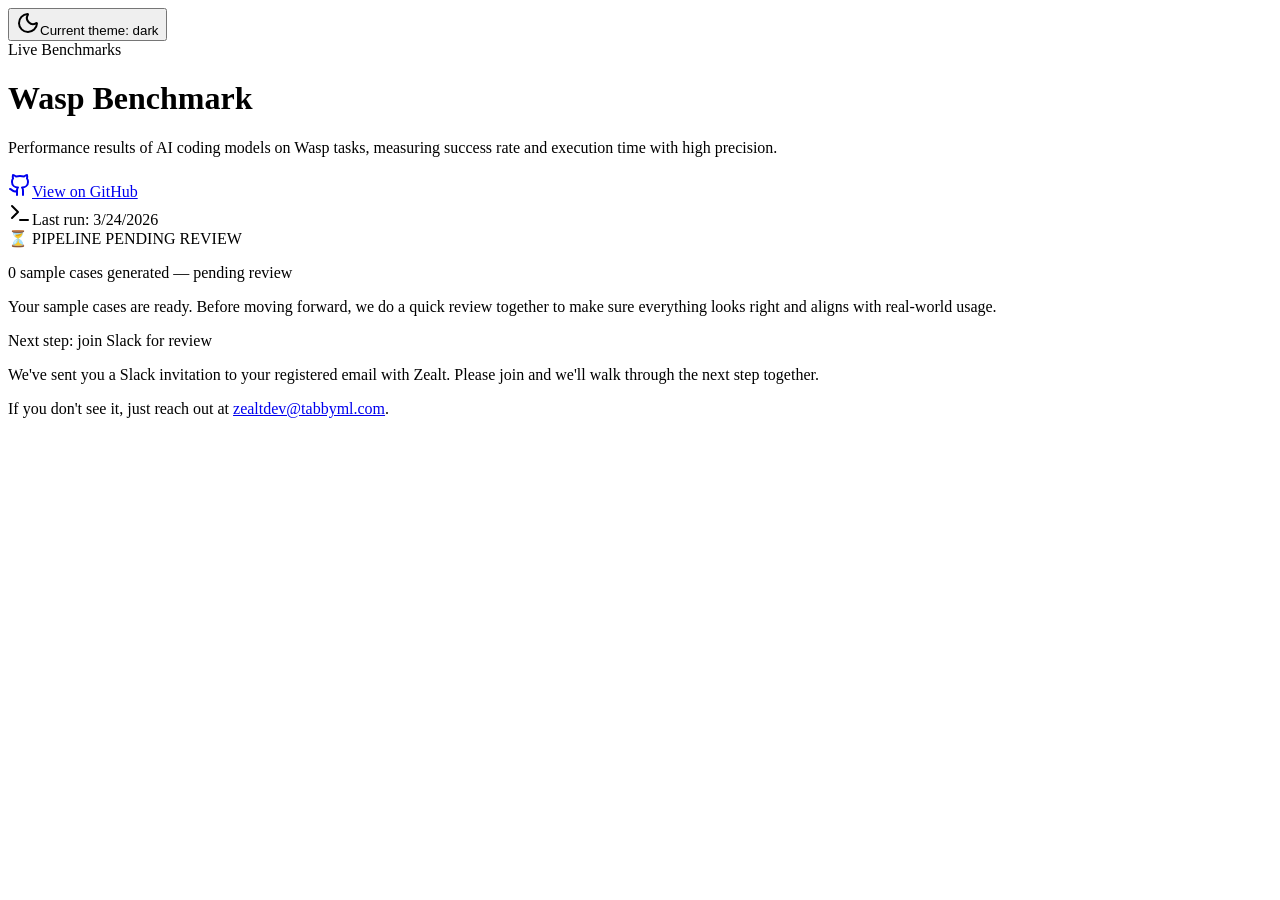
==== index.html @ cb407d67 "Deploying to gh-pages from @ test-organization-2026/wasp-benchmark@5f8f4545b060ece66f412192877af9b46" ====
<!DOCTYPE html><!--jqg1UNi9mkjIrHWHn9v6O--><html lang="en"><head><meta charSet="utf-8"/><meta name="viewport" content="width=device-width, initial-scale=1"/><link rel="preload" href="/wasp-benchmark/_next/static/media/83afe278b6a6bb3c-s.p.3a6ba036.woff2" as="font" crossorigin="" type="font/woff2"/><link rel="stylesheet" href="/wasp-benchmark/_next/static/chunks/9015918cc55ed9d8.css" data-precedence="next"/><link rel="preload" as="script" fetchPriority="low" href="/wasp-benchmark/_next/static/chunks/90eb76aecb943cea.js"/><script src="/wasp-benchmark/_next/static/chunks/97a43eea315896e1.js" async=""></script><script src="/wasp-benchmark/_next/static/chunks/0230eb75871d0aee.js" async=""></script><script src="/wasp-benchmark/_next/static/chunks/turbopack-b89c974b33df3d74.js" async=""></script><script src="/wasp-benchmark/_next/static/chunks/22e80cc4342926d5.js" async=""></script><script src="/wasp-benchmark/_next/static/chunks/2ad5122eae704b1a.js" async=""></script><script src="/wasp-benchmark/_next/static/chunks/d2c13bb33c4fcd54.js" async=""></script><script src="/wasp-benchmark/_next/static/chunks/c21188132e0e0d48.js" async=""></script><script src="/wasp-benchmark/_next/static/chunks/d5bd8388be14eda1.js" async=""></script><meta name="next-size-adjust" content=""/><title>Wasp Benchmark</title><meta name="description" content="Performance results of AI coding models on Wasp tasks, measuring success rate and execution time with high precision."/><script src="/wasp-benchmark/_next/static/chunks/a6dad97d9634a72d.js" noModule=""></script></head><body class="inter_5972bc34-module__OU16Qa__className antialiased"><div hidden=""><!--$--><!--/$--></div><script>((a,b,c,d,e,f,g,h)=>{let i=document.documentElement,j=["light","dark"];function k(b){var c;(Array.isArray(a)?a:[a]).forEach(a=>{let c="class"===a,d=c&&f?e.map(a=>f[a]||a):e;c?(i.classList.remove(...d),i.classList.add(f&&f[b]?f[b]:b)):i.setAttribute(a,b)}),c=b,h&&j.includes(c)&&(i.style.colorScheme=c)}if(d)k(d);else try{let a=localStorage.getItem(b)||c,d=g&&"system"===a?window.matchMedia("(prefers-color-scheme: dark)").matches?"dark":"light":a;k(d)}catch(a){}})("class","theme","dark",null,["light","dark"],null,true,false)</script><div class="fixed right-4 top-6 z-50 sm:top-8"><button data-slot="button" data-variant="outline" data-size="icon-sm" class="inline-flex shrink-0 items-center justify-center gap-2 text-sm font-medium whitespace-nowrap transition-all outline-none focus-visible:border-ring focus-visible:ring-[3px] focus-visible:ring-ring/50 disabled:pointer-events-none disabled:opacity-50 aria-invalid:border-destructive aria-invalid:ring-destructive/20 dark:aria-invalid:ring-destructive/40 [&amp;_svg]:pointer-events-none [&amp;_svg]:shrink-0 [&amp;_svg:not([class*=&#x27;size-&#x27;])]:size-4 border hover:bg-accent hover:text-accent-foreground dark:border-input dark:bg-input/30 dark:hover:bg-input/50 size-8 cursor-pointer rounded-full border-border/70 bg-background/90 shadow-sm backdrop-blur supports-backdrop-filter:bg-background/70" type="button" aria-label="Switch to light theme"><svg xmlns="http://www.w3.org/2000/svg" width="24" height="24" viewBox="0 0 24 24" fill="none" stroke="currentColor" stroke-width="2" stroke-linecap="round" stroke-linejoin="round" class="lucide lucide-moon h-4 w-4" aria-hidden="true"><path d="M20.985 12.486a9 9 0 1 1-9.473-9.472c.405-.022.617.46.402.803a6 6 0 0 0 8.268 8.268c.344-.215.825-.004.803.401"></path></svg><span class="sr-only">Current theme: <!-- -->dark</span></button></div><div class="min-h-screen bg-background text-foreground font-sans selection:bg-primary/20"><div class="fixed inset-0 -z-10 h-full w-full bg-background bg-[radial-gradient(#2a2a2a_1px,transparent_1px)] [background-size:16px_16px] [mask-image:radial-gradient(ellipse_50%_50%_at_50%_50%,#000_70%,transparent_100%)] opacity-20 dark:opacity-40"></div><div class="container mx-auto px-4 py-16 max-w-6xl"><div class="text-center mb-16 space-y-6"><div class="inline-flex items-center justify-center p-1.5 rounded-full bg-secondary/50 backdrop-blur-sm border border-border mb-4"><span class="flex h-2 w-2 rounded-full bg-emerald-500 mx-2 animate-pulse"></span><span class="text-xs font-medium px-2">Live Benchmarks</span></div><h1 class="text-5xl md:text-7xl font-bold tracking-tight bg-clip-text text-transparent bg-gradient-to-b from-foreground to-foreground/50 pb-2">Wasp Benchmark</h1><p class="text-lg text-muted-foreground max-w-2xl mx-auto leading-relaxed">Performance results of AI coding models on Wasp tasks, measuring success rate and execution time with high precision.</p><div class="flex flex-wrap items-center justify-center gap-x-6 gap-y-3 text-sm text-muted-foreground pt-4"><a href="https://github.com/test-organization-2026/wasp-benchmark" target="_blank" rel="noopener noreferrer" class="flex w-full sm:w-auto items-center justify-center gap-2 hover:text-primary transition-colors"><svg xmlns="http://www.w3.org/2000/svg" width="24" height="24" viewBox="0 0 24 24" fill="none" stroke="currentColor" stroke-width="2" stroke-linecap="round" stroke-linejoin="round" class="lucide lucide-github w-4 h-4" aria-hidden="true"><path d="M15 22v-4a4.8 4.8 0 0 0-1-3.5c3 0 6-2 6-5.5.08-1.25-.27-2.48-1-3.5.28-1.15.28-2.35 0-3.5 0 0-1 0-3 1.5-2.64-.5-5.36-.5-8 0C6 2 5 2 5 2c-.3 1.15-.3 2.35 0 3.5A5.403 5.403 0 0 0 4 9c0 3.5 3 5.5 6 5.5-.39.49-.68 1.05-.85 1.65-.17.6-.22 1.23-.15 1.85v4"></path><path d="M9 18c-4.51 2-5-2-7-2"></path></svg><span>View on GitHub</span></a><div class="hidden h-4 w-px bg-border sm:block"></div><span class="flex w-full sm:w-auto items-center justify-center gap-2"><svg xmlns="http://www.w3.org/2000/svg" width="24" height="24" viewBox="0 0 24 24" fill="none" stroke="currentColor" stroke-width="2" stroke-linecap="round" stroke-linejoin="round" class="lucide lucide-terminal w-4 h-4" aria-hidden="true"><path d="M12 19h8"></path><path d="m4 17 6-6-6-6"></path></svg><span>Last run: <!-- -->3/24/2026</span></span></div></div><div class="relative overflow-hidden rounded-2xl border border-primary/30 bg-gradient-to-br from-primary/10 via-card/90 to-background/90 px-5 pb-10 pt-6 text-center shadow-[0_0_0_1px_hsl(var(--primary)/0.18),0_28px_72px_-32px_hsl(var(--foreground)/0.45)] backdrop-blur-sm sm:px-8 sm:pb-14 sm:pt-8"><div class="pointer-events-none absolute -right-16 -top-16 h-36 w-36 rounded-full bg-primary/20 blur-3xl sm:-right-14 sm:-top-14 sm:h-40 sm:w-40"></div><div class="pointer-events-none absolute -left-20 bottom-0 h-32 w-32 rounded-full bg-foreground/10 blur-3xl sm:h-36 sm:w-36"></div><div class="relative mx-auto mb-8 inline-flex items-center rounded-full border border-primary/40 bg-primary/15 px-3 py-1 text-xs font-semibold tracking-[0.12em] text-foreground sm:text-sm sm:tracking-[0.16em]">⏳ PIPELINE PENDING REVIEW</div><p class="relative mx-auto max-w-2xl px-4 text-center text-lg font-semibold tracking-wide text-foreground sm:px-5 sm:text-xl">0<!-- --> sample cases generated — pending review</p><p class="relative mx-auto mt-2 max-w-2xl px-4 text-left text-sm leading-relaxed text-muted-foreground sm:px-5">Your sample cases are ready. Before moving forward, we do a quick review together to make sure everything looks right and aligns with real-world usage.</p><div class="relative mx-auto mt-8 max-w-2xl rounded-xl bg-primary/10 px-4 py-4 text-left sm:px-5"><p class="text-base font-semibold text-foreground sm:text-lg text-center">Next step: join Slack for review</p><p class="mt-1 text-sm leading-relaxed text-muted-foreground">We&#x27;ve sent you a Slack invitation to your registered email with Zealt. Please join and we&#x27;ll walk through the next step together.</p><p class="mt-3 text-xs text-muted-foreground">If you don&#x27;t see it, just reach out at<!-- --> <a href="mailto:zealtdev@tabbyml.com" class="font-normal text-foreground underline decoration-primary/60 underline-offset-4 hover:text-primary transition-colors">zealtdev@tabbyml.com</a>.</p></div></div></div></div><!--$--><!--/$--><script src="/wasp-benchmark/_next/static/chunks/90eb76aecb943cea.js" id="_R_" async=""></script><script>(self.__next_f=self.__next_f||[]).push([0])</script><script>self.__next_f.push([1,"1:\"$Sreact.fragment\"\n2:I[20416,[\"/wasp-benchmark/_next/static/chunks/22e80cc4342926d5.js\",\"/wasp-benchmark/_next/static/chunks/2ad5122eae704b1a.js\"],\"ThemeProvider\"]\n3:I[63155,[\"/wasp-benchmark/_next/static/chunks/22e80cc4342926d5.js\",\"/wasp-benchmark/_next/static/chunks/2ad5122eae704b1a.js\"],\"ThemeToggle\"]\n4:I[36064,[\"/wasp-benchmark/_next/static/chunks/d2c13bb33c4fcd54.js\",\"/wasp-benchmark/_next/static/chunks/c21188132e0e0d48.js\"],\"default\"]\n5:I[81497,[\"/wasp-benchmark/_next/static/chunks/d2c13bb33c4fcd54.js\",\"/wasp-benchmark/_next/static/chunks/c21188132e0e0d48.js\"],\"default\"]\nb:I[9986,[\"/wasp-benchmark/_next/static/chunks/d2c13bb33c4fcd54.js\",\"/wasp-benchmark/_next/static/chunks/c21188132e0e0d48.js\"],\"default\"]\n:HL[\"/wasp-benchmark/_next/static/chunks/9015918cc55ed9d8.css\",\"style\"]\n:HL[\"/wasp-benchmark/_next/static/media/83afe278b6a6bb3c-s.p.3a6ba036.woff2\",\"font\",{\"crossOrigin\":\"\",\"type\":\"font/woff2\"}]\n"])</script><script>self.__next_f.push([1,"0:{\"P\":null,\"b\":\"jqg1UNi9mkjIrHWHn9v6O\",\"c\":[\"\",\"\"],\"q\":\"\",\"i\":false,\"f\":[[[\"\",{\"children\":[\"(home)\",{\"children\":[\"__PAGE__\",{}]}]},\"$undefined\",\"$undefined\",true],[[\"$\",\"$1\",\"c\",{\"children\":[[[\"$\",\"link\",\"0\",{\"rel\":\"stylesheet\",\"href\":\"/wasp-benchmark/_next/static/chunks/9015918cc55ed9d8.css\",\"precedence\":\"next\",\"crossOrigin\":\"$undefined\",\"nonce\":\"$undefined\"}],[\"$\",\"script\",\"script-0\",{\"src\":\"/wasp-benchmark/_next/static/chunks/22e80cc4342926d5.js\",\"async\":true,\"nonce\":\"$undefined\"}],[\"$\",\"script\",\"script-1\",{\"src\":\"/wasp-benchmark/_next/static/chunks/2ad5122eae704b1a.js\",\"async\":true,\"nonce\":\"$undefined\"}]],[\"$\",\"html\",null,{\"lang\":\"en\",\"suppressHydrationWarning\":true,\"children\":[\"$\",\"body\",null,{\"className\":\"inter_5972bc34-module__OU16Qa__className antialiased\",\"children\":[\"$\",\"$L2\",null,{\"defaultTheme\":\"dark\",\"children\":[[\"$\",\"div\",null,{\"className\":\"fixed right-4 top-6 z-50 sm:top-8\",\"children\":[\"$\",\"$L3\",null,{}]}],[\"$\",\"$L4\",null,{\"parallelRouterKey\":\"children\",\"error\":\"$undefined\",\"errorStyles\":\"$undefined\",\"errorScripts\":\"$undefined\",\"template\":[\"$\",\"$L5\",null,{}],\"templateStyles\":\"$undefined\",\"templateScripts\":\"$undefined\",\"notFound\":[[[\"$\",\"title\",null,{\"children\":\"404: This page could not be found.\"}],[\"$\",\"div\",null,{\"style\":{\"fontFamily\":\"system-ui,\\\"Segoe UI\\\",Roboto,Helvetica,Arial,sans-serif,\\\"Apple Color Emoji\\\",\\\"Segoe UI Emoji\\\"\",\"height\":\"100vh\",\"textAlign\":\"center\",\"display\":\"flex\",\"flexDirection\":\"column\",\"alignItems\":\"center\",\"justifyContent\":\"center\"},\"children\":[\"$\",\"div\",null,{\"children\":[[\"$\",\"style\",null,{\"dangerouslySetInnerHTML\":{\"__html\":\"body{color:#000;background:#fff;margin:0}.next-error-h1{border-right:1px solid rgba(0,0,0,.3)}@media (prefers-color-scheme:dark){body{color:#fff;background:#000}.next-error-h1{border-right:1px solid rgba(255,255,255,.3)}}\"}}],[\"$\",\"h1\",null,{\"className\":\"next-error-h1\",\"style\":{\"display\":\"inline-block\",\"margin\":\"0 20px 0 0\",\"padding\":\"0 23px 0 0\",\"fontSize\":24,\"fontWeight\":500,\"verticalAlign\":\"top\",\"lineHeight\":\"49px\"},\"children\":404}],[\"$\",\"div\",null,{\"style\":{\"display\":\"inline-block\"},\"children\":[\"$\",\"h2\",null,{\"style\":{\"fontSize\":14,\"fontWeight\":400,\"lineHeight\":\"49px\",\"margin\":0},\"children\":\"This page could not be found.\"}]}]]}]}]],[]],\"forbidden\":\"$undefined\",\"unauthorized\":\"$undefined\"}]]}]}]}]]}],{\"children\":[[\"$\",\"$1\",\"c\",{\"children\":[null,[\"$\",\"$L4\",null,{\"parallelRouterKey\":\"children\",\"error\":\"$undefined\",\"errorStyles\":\"$undefined\",\"errorScripts\":\"$undefined\",\"template\":[\"$\",\"$L5\",null,{}],\"templateStyles\":\"$undefined\",\"templateScripts\":\"$undefined\",\"notFound\":[[[\"$\",\"title\",null,{\"children\":\"404: This page could not be found.\"}],[\"$\",\"div\",null,{\"style\":\"$0:f:0:1:0:props:children:1:props:children:props:children:props:children:1:props:notFound:0:1:props:style\",\"children\":[\"$\",\"div\",null,{\"children\":[[\"$\",\"style\",null,{\"dangerouslySetInnerHTML\":{\"__html\":\"body{color:#000;background:#fff;margin:0}.next-error-h1{border-right:1px solid rgba(0,0,0,.3)}@media (prefers-color-scheme:dark){body{color:#fff;background:#000}.next-error-h1{border-right:1px solid rgba(255,255,255,.3)}}\"}}],[\"$\",\"h1\",null,{\"className\":\"next-error-h1\",\"style\":\"$0:f:0:1:0:props:children:1:props:children:props:children:props:children:1:props:notFound:0:1:props:children:props:children:1:props:style\",\"children\":404}],[\"$\",\"div\",null,{\"style\":\"$0:f:0:1:0:props:children:1:props:children:props:children:props:children:1:props:notFound:0:1:props:children:props:children:2:props:style\",\"children\":[\"$\",\"h2\",null,{\"style\":\"$0:f:0:1:0:props:children:1:props:children:props:children:props:children:1:props:notFound:0:1:props:children:props:children:2:props:children:props:style\",\"children\":\"This page could not be found.\"}]}]]}]}]],[]],\"forbidden\":\"$undefined\",\"unauthorized\":\"$undefined\"}]]}],{\"children\":[[\"$\",\"$1\",\"c\",{\"children\":[[\"$\",\"div\",null,{\"className\":\"min-h-screen bg-background text-foreground font-sans selection:bg-primary/20\",\"children\":[[\"$\",\"div\",null,{\"className\":\"fixed inset-0 -z-10 h-full w-full bg-background bg-[radial-gradient(#2a2a2a_1px,transparent_1px)] [background-size:16px_16px] [mask-image:radial-gradient(ellipse_50%_50%_at_50%_50%,#000_70%,transparent_100%)] opacity-20 dark:opacity-40\"}],[\"$\",\"div\",null,{\"className\":\"container mx-auto px-4 py-16 max-w-6xl\",\"children\":[[\"$\",\"div\",null,{\"className\":\"text-center mb-16 space-y-6\",\"children\":[[\"$\",\"div\",null,{\"className\":\"inline-flex items-center justify-center p-1.5 rounded-full bg-secondary/50 backdrop-blur-sm border border-border mb-4\",\"children\":[[\"$\",\"span\",null,{\"className\":\"flex h-2 w-2 rounded-full bg-emerald-500 mx-2 animate-pulse\"}],[\"$\",\"span\",null,{\"className\":\"text-xs font-medium px-2\",\"children\":\"Live Benchmarks\"}]]}],[\"$\",\"h1\",null,{\"className\":\"text-5xl md:text-7xl font-bold tracking-tight bg-clip-text text-transparent bg-gradient-to-b from-foreground to-foreground/50 pb-2\",\"children\":\"Wasp Benchmark\"}],[\"$\",\"p\",null,{\"className\":\"text-lg text-muted-foreground max-w-2xl mx-auto leading-relaxed\",\"children\":\"Performance results of AI coding models on Wasp tasks, measuring success rate and execution time with high precision.\"}],\"$L6\"]}],\"$L7\"]}]]}],[\"$L8\"],\"$L9\"]}],{},null,false,false]},null,false,false]},null,false,false],\"$La\",false]],\"m\":\"$undefined\",\"G\":[\"$b\",[]],\"S\":true}\n"])</script><script>self.__next_f.push([1,"c:I[75049,[\"/wasp-benchmark/_next/static/chunks/d2c13bb33c4fcd54.js\",\"/wasp-benchmark/_next/static/chunks/c21188132e0e0d48.js\"],\"OutletBoundary\"]\nd:\"$Sreact.suspense\"\nf:I[75049,[\"/wasp-benchmark/_next/static/chunks/d2c13bb33c4fcd54.js\",\"/wasp-benchmark/_next/static/chunks/c21188132e0e0d48.js\"],\"ViewportBoundary\"]\n11:I[75049,[\"/wasp-benchmark/_next/static/chunks/d2c13bb33c4fcd54.js\",\"/wasp-benchmark/_next/static/chunks/c21188132e0e0d48.js\"],\"MetadataBoundary\"]\n"])</script><script>self.__next_f.push([1,"6:[\"$\",\"div\",null,{\"className\":\"flex flex-wrap items-center justify-center gap-x-6 gap-y-3 text-sm text-muted-foreground pt-4\",\"children\":[[\"$\",\"a\",null,{\"href\":\"https://github.com/test-organization-2026/wasp-benchmark\",\"target\":\"_blank\",\"rel\":\"noopener noreferrer\",\"className\":\"flex w-full sm:w-auto items-center justify-center gap-2 hover:text-primary transition-colors\",\"children\":[[\"$\",\"svg\",null,{\"ref\":\"$undefined\",\"xmlns\":\"http://www.w3.org/2000/svg\",\"width\":24,\"height\":24,\"viewBox\":\"0 0 24 24\",\"fill\":\"none\",\"stroke\":\"currentColor\",\"strokeWidth\":2,\"strokeLinecap\":\"round\",\"strokeLinejoin\":\"round\",\"className\":\"lucide lucide-github w-4 h-4\",\"aria-hidden\":\"true\",\"children\":[[\"$\",\"path\",\"tonef\",{\"d\":\"M15 22v-4a4.8 4.8 0 0 0-1-3.5c3 0 6-2 6-5.5.08-1.25-.27-2.48-1-3.5.28-1.15.28-2.35 0-3.5 0 0-1 0-3 1.5-2.64-.5-5.36-.5-8 0C6 2 5 2 5 2c-.3 1.15-.3 2.35 0 3.5A5.403 5.403 0 0 0 4 9c0 3.5 3 5.5 6 5.5-.39.49-.68 1.05-.85 1.65-.17.6-.22 1.23-.15 1.85v4\"}],[\"$\",\"path\",\"9comsn\",{\"d\":\"M9 18c-4.51 2-5-2-7-2\"}],\"$undefined\"]}],[\"$\",\"span\",null,{\"children\":\"View on GitHub\"}]]}],false,[\"$\",\"div\",null,{\"className\":\"hidden h-4 w-px bg-border sm:block\"}],[\"$\",\"span\",null,{\"className\":\"flex w-full sm:w-auto items-center justify-center gap-2\",\"children\":[[\"$\",\"svg\",null,{\"ref\":\"$undefined\",\"xmlns\":\"http://www.w3.org/2000/svg\",\"width\":24,\"height\":24,\"viewBox\":\"0 0 24 24\",\"fill\":\"none\",\"stroke\":\"currentColor\",\"strokeWidth\":2,\"strokeLinecap\":\"round\",\"strokeLinejoin\":\"round\",\"className\":\"lucide lucide-terminal w-4 h-4\",\"aria-hidden\":\"true\",\"children\":[[\"$\",\"path\",\"baeox8\",{\"d\":\"M12 19h8\"}],[\"$\",\"path\",\"1yngyt\",{\"d\":\"m4 17 6-6-6-6\"}],\"$undefined\"]}],[\"$\",\"span\",null,{\"children\":[\"Last run: \",\"3/24/2026\"]}]]}]]}]\n"])</script><script>self.__next_f.push([1,"7:[\"$\",\"div\",null,{\"className\":\"relative overflow-hidden rounded-2xl border border-primary/30 bg-gradient-to-br from-primary/10 via-card/90 to-background/90 px-5 pb-10 pt-6 text-center shadow-[0_0_0_1px_hsl(var(--primary)/0.18),0_28px_72px_-32px_hsl(var(--foreground)/0.45)] backdrop-blur-sm sm:px-8 sm:pb-14 sm:pt-8\",\"children\":[[\"$\",\"div\",null,{\"className\":\"pointer-events-none absolute -right-16 -top-16 h-36 w-36 rounded-full bg-primary/20 blur-3xl sm:-right-14 sm:-top-14 sm:h-40 sm:w-40\"}],[\"$\",\"div\",null,{\"className\":\"pointer-events-none absolute -left-20 bottom-0 h-32 w-32 rounded-full bg-foreground/10 blur-3xl sm:h-36 sm:w-36\"}],[\"$\",\"div\",null,{\"className\":\"relative mx-auto mb-8 inline-flex items-center rounded-full border border-primary/40 bg-primary/15 px-3 py-1 text-xs font-semibold tracking-[0.12em] text-foreground sm:text-sm sm:tracking-[0.16em]\",\"children\":\"⏳ PIPELINE PENDING REVIEW\"}],[\"$\",\"p\",null,{\"className\":\"relative mx-auto max-w-2xl px-4 text-center text-lg font-semibold tracking-wide text-foreground sm:px-5 sm:text-xl\",\"children\":[0,\" sample cases generated — pending review\"]}],[\"$\",\"p\",null,{\"className\":\"relative mx-auto mt-2 max-w-2xl px-4 text-left text-sm leading-relaxed text-muted-foreground sm:px-5\",\"children\":\"Your sample cases are ready. Before moving forward, we do a quick review together to make sure everything looks right and aligns with real-world usage.\"}],[\"$\",\"div\",null,{\"className\":\"relative mx-auto mt-8 max-w-2xl rounded-xl bg-primary/10 px-4 py-4 text-left sm:px-5\",\"children\":[[\"$\",\"p\",null,{\"className\":\"text-base font-semibold text-foreground sm:text-lg text-center\",\"children\":\"Next step: join Slack for review\"}],[\"$\",\"p\",null,{\"className\":\"mt-1 text-sm leading-relaxed text-muted-foreground\",\"children\":\"We've sent you a Slack invitation to your registered email with Zealt. Please join and we'll walk through the next step together.\"}],[\"$\",\"p\",null,{\"className\":\"mt-3 text-xs text-muted-foreground\",\"children\":[\"If you don't see it, just reach out at\",\" \",[\"$\",\"a\",null,{\"href\":\"mailto:zealtdev@tabbyml.com\",\"className\":\"font-normal text-foreground underline decoration-primary/60 underline-offset-4 hover:text-primary transition-colors\",\"children\":\"zealtdev@tabbyml.com\"}],\".\"]}]]}]]}]\n"])</script><script>self.__next_f.push([1,"8:[\"$\",\"script\",\"script-0\",{\"src\":\"/wasp-benchmark/_next/static/chunks/d5bd8388be14eda1.js\",\"async\":true,\"nonce\":\"$undefined\"}]\n9:[\"$\",\"$Lc\",null,{\"children\":[\"$\",\"$d\",null,{\"name\":\"Next.MetadataOutlet\",\"children\":\"$@e\"}]}]\na:[\"$\",\"$1\",\"h\",{\"children\":[null,[\"$\",\"$Lf\",null,{\"children\":\"$L10\"}],[\"$\",\"div\",null,{\"hidden\":true,\"children\":[\"$\",\"$L11\",null,{\"children\":[\"$\",\"$d\",null,{\"name\":\"Next.Metadata\",\"children\":\"$L12\"}]}]}],[\"$\",\"meta\",null,{\"name\":\"next-size-adjust\",\"content\":\"\"}]]}]\n"])</script><script>self.__next_f.push([1,"10:[[\"$\",\"meta\",\"0\",{\"charSet\":\"utf-8\"}],[\"$\",\"meta\",\"1\",{\"name\":\"viewport\",\"content\":\"width=device-width, initial-scale=1\"}]]\n"])</script><script>self.__next_f.push([1,"e:null\n12:[[\"$\",\"title\",\"0\",{\"children\":\"Wasp Benchmark\"}],[\"$\",\"meta\",\"1\",{\"name\":\"description\",\"content\":\"Performance results of AI coding models on Wasp tasks, measuring success rate and execution time with high precision.\"}]]\n"])</script></body></html>
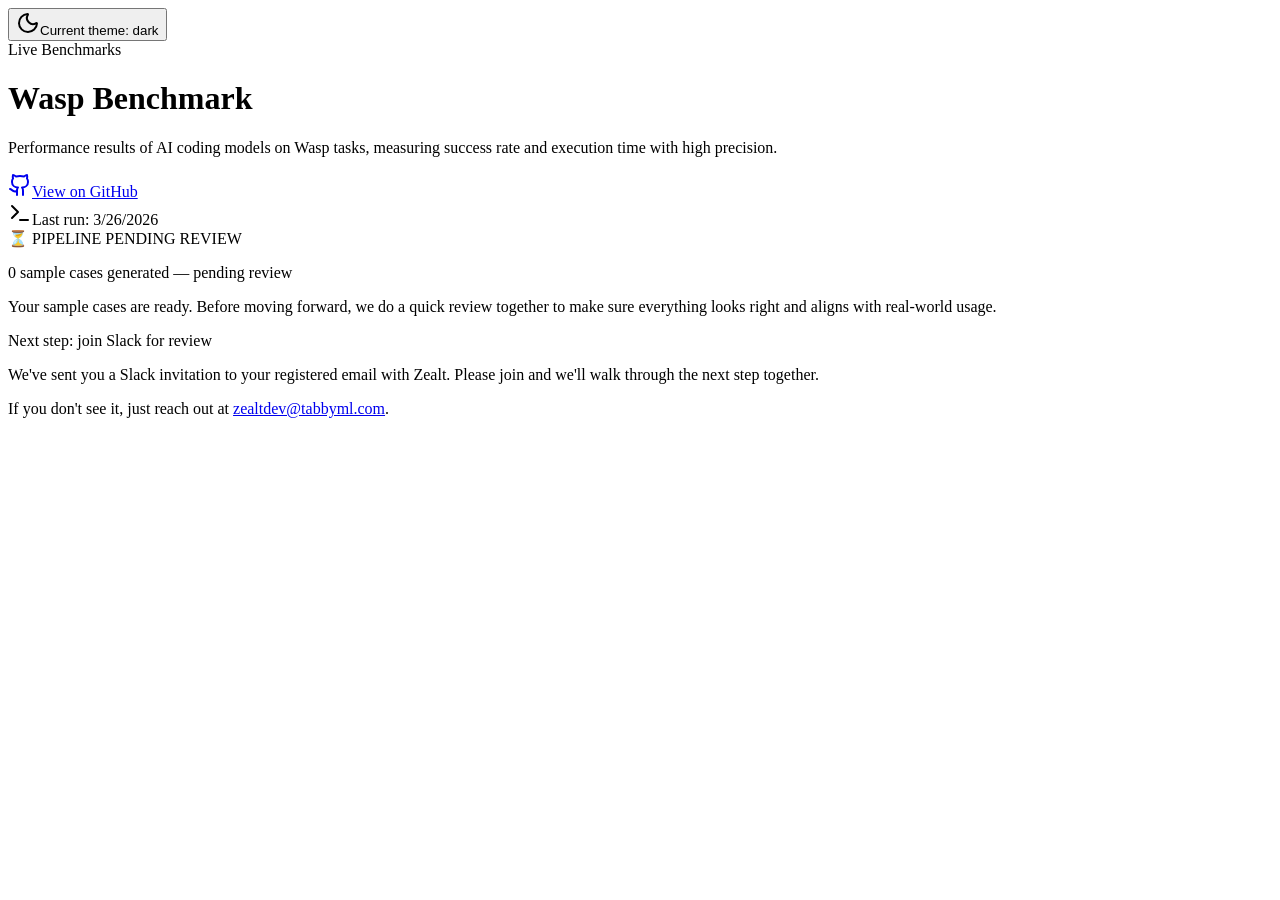
==== commit 2904dae8: "Deploying to gh-pages from @ test-organization-2026/wasp-benchmark@c432c3767638b056ff5ca32981a99abd2" ====
--- a/index.html
+++ b/index.html
@@ -1 +1 @@
-<!DOCTYPE html><!--jqg1UNi9mkjIrHWHn9v6O--><html lang="en"><head><meta charSet="utf-8"/><meta name="viewport" content="width=device-width, initial-scale=1"/><link rel="preload" href="/wasp-benchmark/_next/static/media/83afe278b6a6bb3c-s.p.3a6ba036.woff2" as="font" crossorigin="" type="font/woff2"/><link rel="stylesheet" href="/wasp-benchmark/_next/static/chunks/9015918cc55ed9d8.css" data-precedence="next"/><link rel="preload" as="script" fetchPriority="low" href="/wasp-benchmark/_next/static/chunks/90eb76aecb943cea.js"/><script src="/wasp-benchmark/_next/static/chunks/97a43eea315896e1.js" async=""></script><script src="/wasp-benchmark/_next/static/chunks/0230eb75871d0aee.js" async=""></script><script src="/wasp-benchmark/_next/static/chunks/turbopack-b89c974b33df3d74.js" async=""></script><script src="/wasp-benchmark/_next/static/chunks/22e80cc4342926d5.js" async=""></script><script src="/wasp-benchmark/_next/static/chunks/2ad5122eae704b1a.js" async=""></script><script src="/wasp-benchmark/_next/static/chunks/d2c13bb33c4fcd54.js" async=""></script><script src="/wasp-benchmark/_next/static/chunks/c21188132e0e0d48.js" async=""></script><script src="/wasp-benchmark/_next/static/chunks/d5bd8388be14eda1.js" async=""></script><meta name="next-size-adjust" content=""/><title>Wasp Benchmark</title><meta name="description" content="Performance results of AI coding models on Wasp tasks, measuring success rate and execution time with high precision."/><script src="/wasp-benchmark/_next/static/chunks/a6dad97d9634a72d.js" noModule=""></script></head><body class="inter_5972bc34-module__OU16Qa__className antialiased"><div hidden=""><!--$--><!--/$--></div><script>((a,b,c,d,e,f,g,h)=>{let i=document.documentElement,j=["light","dark"];function k(b){var c;(Array.isArray(a)?a:[a]).forEach(a=>{let c="class"===a,d=c&&f?e.map(a=>f[a]||a):e;c?(i.classList.remove(...d),i.classList.add(f&&f[b]?f[b]:b)):i.setAttribute(a,b)}),c=b,h&&j.includes(c)&&(i.style.colorScheme=c)}if(d)k(d);else try{let a=localStorage.getItem(b)||c,d=g&&"system"===a?window.matchMedia("(prefers-color-scheme: dark)").matches?"dark":"light":a;k(d)}catch(a){}})("class","theme","dark",null,["light","dark"],null,true,false)</script><div class="fixed right-4 top-6 z-50 sm:top-8"><button data-slot="button" data-variant="outline" data-size="icon-sm" class="inline-flex shrink-0 items-center justify-center gap-2 text-sm font-medium whitespace-nowrap transition-all outline-none focus-visible:border-ring focus-visible:ring-[3px] focus-visible:ring-ring/50 disabled:pointer-events-none disabled:opacity-50 aria-invalid:border-destructive aria-invalid:ring-destructive/20 dark:aria-invalid:ring-destructive/40 [&amp;_svg]:pointer-events-none [&amp;_svg]:shrink-0 [&amp;_svg:not([class*=&#x27;size-&#x27;])]:size-4 border hover:bg-accent hover:text-accent-foreground dark:border-input dark:bg-input/30 dark:hover:bg-input/50 size-8 cursor-pointer rounded-full border-border/70 bg-background/90 shadow-sm backdrop-blur supports-backdrop-filter:bg-background/70" type="button" aria-label="Switch to light theme"><svg xmlns="http://www.w3.org/2000/svg" width="24" height="24" viewBox="0 0 24 24" fill="none" stroke="currentColor" stroke-width="2" stroke-linecap="round" stroke-linejoin="round" class="lucide lucide-moon h-4 w-4" aria-hidden="true"><path d="M20.985 12.486a9 9 0 1 1-9.473-9.472c.405-.022.617.46.402.803a6 6 0 0 0 8.268 8.268c.344-.215.825-.004.803.401"></path></svg><span class="sr-only">Current theme: <!-- -->dark</span></button></div><div class="min-h-screen bg-background text-foreground font-sans selection:bg-primary/20"><div class="fixed inset-0 -z-10 h-full w-full bg-background bg-[radial-gradient(#2a2a2a_1px,transparent_1px)] [background-size:16px_16px] [mask-image:radial-gradient(ellipse_50%_50%_at_50%_50%,#000_70%,transparent_100%)] opacity-20 dark:opacity-40"></div><div class="container mx-auto px-4 py-16 max-w-6xl"><div class="text-center mb-16 space-y-6"><div class="inline-flex items-center justify-center p-1.5 rounded-full bg-secondary/50 backdrop-blur-sm border border-border mb-4"><span class="flex h-2 w-2 rounded-full bg-emerald-500 mx-2 animate-pulse"></span><span class="text-xs font-medium px-2">Live Benchmarks</span></div><h1 class="text-5xl md:text-7xl font-bold tracking-tight bg-clip-text text-transparent bg-gradient-to-b from-foreground to-foreground/50 pb-2">Wasp Benchmark</h1><p class="text-lg text-muted-foreground max-w-2xl mx-auto leading-relaxed">Performance results of AI coding models on Wasp tasks, measuring success rate and execution time with high precision.</p><div class="flex flex-wrap items-center justify-center gap-x-6 gap-y-3 text-sm text-muted-foreground pt-4"><a href="https://github.com/test-organization-2026/wasp-benchmark" target="_blank" rel="noopener noreferrer" class="flex w-full sm:w-auto items-center justify-center gap-2 hover:text-primary transition-colors"><svg xmlns="http://www.w3.org/2000/svg" width="24" height="24" viewBox="0 0 24 24" fill="none" stroke="currentColor" stroke-width="2" stroke-linecap="round" stroke-linejoin="round" class="lucide lucide-github w-4 h-4" aria-hidden="true"><path d="M15 22v-4a4.8 4.8 0 0 0-1-3.5c3 0 6-2 6-5.5.08-1.25-.27-2.48-1-3.5.28-1.15.28-2.35 0-3.5 0 0-1 0-3 1.5-2.64-.5-5.36-.5-8 0C6 2 5 2 5 2c-.3 1.15-.3 2.35 0 3.5A5.403 5.403 0 0 0 4 9c0 3.5 3 5.5 6 5.5-.39.49-.68 1.05-.85 1.65-.17.6-.22 1.23-.15 1.85v4"></path><path d="M9 18c-4.51 2-5-2-7-2"></path></svg><span>View on GitHub</span></a><div class="hidden h-4 w-px bg-border sm:block"></div><span class="flex w-full sm:w-auto items-center justify-center gap-2"><svg xmlns="http://www.w3.org/2000/svg" width="24" height="24" viewBox="0 0 24 24" fill="none" stroke="currentColor" stroke-width="2" stroke-linecap="round" stroke-linejoin="round" class="lucide lucide-terminal w-4 h-4" aria-hidden="true"><path d="M12 19h8"></path><path d="m4 17 6-6-6-6"></path></svg><span>Last run: <!-- -->3/24/2026</span></span></div></div><div class="relative overflow-hidden rounded-2xl border border-primary/30 bg-gradient-to-br from-primary/10 via-card/90 to-background/90 px-5 pb-10 pt-6 text-center shadow-[0_0_0_1px_hsl(var(--primary)/0.18),0_28px_72px_-32px_hsl(var(--foreground)/0.45)] backdrop-blur-sm sm:px-8 sm:pb-14 sm:pt-8"><div class="pointer-events-none absolute -right-16 -top-16 h-36 w-36 rounded-full bg-primary/20 blur-3xl sm:-right-14 sm:-top-14 sm:h-40 sm:w-40"></div><div class="pointer-events-none absolute -left-20 bottom-0 h-32 w-32 rounded-full bg-foreground/10 blur-3xl sm:h-36 sm:w-36"></div><div class="relative mx-auto mb-8 inline-flex items-center rounded-full border border-primary/40 bg-primary/15 px-3 py-1 text-xs font-semibold tracking-[0.12em] text-foreground sm:text-sm sm:tracking-[0.16em]">⏳ PIPELINE PENDING REVIEW</div><p class="relative mx-auto max-w-2xl px-4 text-center text-lg font-semibold tracking-wide text-foreground sm:px-5 sm:text-xl">0<!-- --> sample cases generated — pending review</p><p class="relative mx-auto mt-2 max-w-2xl px-4 text-left text-sm leading-relaxed text-muted-foreground sm:px-5">Your sample cases are ready. Before moving forward, we do a quick review together to make sure everything looks right and aligns with real-world usage.</p><div class="relative mx-auto mt-8 max-w-2xl rounded-xl bg-primary/10 px-4 py-4 text-left sm:px-5"><p class="text-base font-semibold text-foreground sm:text-lg text-center">Next step: join Slack for review</p><p class="mt-1 text-sm leading-relaxed text-muted-foreground">We&#x27;ve sent you a Slack invitation to your registered email with Zealt. Please join and we&#x27;ll walk through the next step together.</p><p class="mt-3 text-xs text-muted-foreground">If you don&#x27;t see it, just reach out at<!-- --> <a href="mailto:zealtdev@tabbyml.com" class="font-normal text-foreground underline decoration-primary/60 underline-offset-4 hover:text-primary transition-colors">zealtdev@tabbyml.com</a>.</p></div></div></div></div><!--$--><!--/$--><script src="/wasp-benchmark/_next/static/chunks/90eb76aecb943cea.js" id="_R_" async=""></script><script>(self.__next_f=self.__next_f||[]).push([0])</script><script>self.__next_f.push([1,"1:\"$Sreact.fragment\"\n2:I[20416,[\"/wasp-benchmark/_next/static/chunks/22e80cc4342926d5.js\",\"/wasp-benchmark/_next/static/chunks/2ad5122eae704b1a.js\"],\"ThemeProvider\"]\n3:I[63155,[\"/wasp-benchmark/_next/static/chunks/22e80cc4342926d5.js\",\"/wasp-benchmark/_next/static/chunks/2ad5122eae704b1a.js\"],\"ThemeToggle\"]\n4:I[36064,[\"/wasp-benchmark/_next/static/chunks/d2c13bb33c4fcd54.js\",\"/wasp-benchmark/_next/static/chunks/c21188132e0e0d48.js\"],\"default\"]\n5:I[81497,[\"/wasp-benchmark/_next/static/chunks/d2c13bb33c4fcd54.js\",\"/wasp-benchmark/_next/static/chunks/c21188132e0e0d48.js\"],\"default\"]\nb:I[9986,[\"/wasp-benchmark/_next/static/chunks/d2c13bb33c4fcd54.js\",\"/wasp-benchmark/_next/static/chunks/c21188132e0e0d48.js\"],\"default\"]\n:HL[\"/wasp-benchmark/_next/static/chunks/9015918cc55ed9d8.css\",\"style\"]\n:HL[\"/wasp-benchmark/_next/static/media/83afe278b6a6bb3c-s.p.3a6ba036.woff2\",\"font\",{\"crossOrigin\":\"\",\"type\":\"font/woff2\"}]\n"])</script><script>self.__next_f.push([1,"0:{\"P\":null,\"b\":\"jqg1UNi9mkjIrHWHn9v6O\",\"c\":[\"\",\"\"],\"q\":\"\",\"i\":false,\"f\":[[[\"\",{\"children\":[\"(home)\",{\"children\":[\"__PAGE__\",{}]}]},\"$undefined\",\"$undefined\",true],[[\"$\",\"$1\",\"c\",{\"children\":[[[\"$\",\"link\",\"0\",{\"rel\":\"stylesheet\",\"href\":\"/wasp-benchmark/_next/static/chunks/9015918cc55ed9d8.css\",\"precedence\":\"next\",\"crossOrigin\":\"$undefined\",\"nonce\":\"$undefined\"}],[\"$\",\"script\",\"script-0\",{\"src\":\"/wasp-benchmark/_next/static/chunks/22e80cc4342926d5.js\",\"async\":true,\"nonce\":\"$undefined\"}],[\"$\",\"script\",\"script-1\",{\"src\":\"/wasp-benchmark/_next/static/chunks/2ad5122eae704b1a.js\",\"async\":true,\"nonce\":\"$undefined\"}]],[\"$\",\"html\",null,{\"lang\":\"en\",\"suppressHydrationWarning\":true,\"children\":[\"$\",\"body\",null,{\"className\":\"inter_5972bc34-module__OU16Qa__className antialiased\",\"children\":[\"$\",\"$L2\",null,{\"defaultTheme\":\"dark\",\"children\":[[\"$\",\"div\",null,{\"className\":\"fixed right-4 top-6 z-50 sm:top-8\",\"children\":[\"$\",\"$L3\",null,{}]}],[\"$\",\"$L4\",null,{\"parallelRouterKey\":\"children\",\"error\":\"$undefined\",\"errorStyles\":\"$undefined\",\"errorScripts\":\"$undefined\",\"template\":[\"$\",\"$L5\",null,{}],\"templateStyles\":\"$undefined\",\"templateScripts\":\"$undefined\",\"notFound\":[[[\"$\",\"title\",null,{\"children\":\"404: This page could not be found.\"}],[\"$\",\"div\",null,{\"style\":{\"fontFamily\":\"system-ui,\\\"Segoe UI\\\",Roboto,Helvetica,Arial,sans-serif,\\\"Apple Color Emoji\\\",\\\"Segoe UI Emoji\\\"\",\"height\":\"100vh\",\"textAlign\":\"center\",\"display\":\"flex\",\"flexDirection\":\"column\",\"alignItems\":\"center\",\"justifyContent\":\"center\"},\"children\":[\"$\",\"div\",null,{\"children\":[[\"$\",\"style\",null,{\"dangerouslySetInnerHTML\":{\"__html\":\"body{color:#000;background:#fff;margin:0}.next-error-h1{border-right:1px solid rgba(0,0,0,.3)}@media (prefers-color-scheme:dark){body{color:#fff;background:#000}.next-error-h1{border-right:1px solid rgba(255,255,255,.3)}}\"}}],[\"$\",\"h1\",null,{\"className\":\"next-error-h1\",\"style\":{\"display\":\"inline-block\",\"margin\":\"0 20px 0 0\",\"padding\":\"0 23px 0 0\",\"fontSize\":24,\"fontWeight\":500,\"verticalAlign\":\"top\",\"lineHeight\":\"49px\"},\"children\":404}],[\"$\",\"div\",null,{\"style\":{\"display\":\"inline-block\"},\"children\":[\"$\",\"h2\",null,{\"style\":{\"fontSize\":14,\"fontWeight\":400,\"lineHeight\":\"49px\",\"margin\":0},\"children\":\"This page could not be found.\"}]}]]}]}]],[]],\"forbidden\":\"$undefined\",\"unauthorized\":\"$undefined\"}]]}]}]}]]}],{\"children\":[[\"$\",\"$1\",\"c\",{\"children\":[null,[\"$\",\"$L4\",null,{\"parallelRouterKey\":\"children\",\"error\":\"$undefined\",\"errorStyles\":\"$undefined\",\"errorScripts\":\"$undefined\",\"template\":[\"$\",\"$L5\",null,{}],\"templateStyles\":\"$undefined\",\"templateScripts\":\"$undefined\",\"notFound\":[[[\"$\",\"title\",null,{\"children\":\"404: This page could not be found.\"}],[\"$\",\"div\",null,{\"style\":\"$0:f:0:1:0:props:children:1:props:children:props:children:props:children:1:props:notFound:0:1:props:style\",\"children\":[\"$\",\"div\",null,{\"children\":[[\"$\",\"style\",null,{\"dangerouslySetInnerHTML\":{\"__html\":\"body{color:#000;background:#fff;margin:0}.next-error-h1{border-right:1px solid rgba(0,0,0,.3)}@media (prefers-color-scheme:dark){body{color:#fff;background:#000}.next-error-h1{border-right:1px solid rgba(255,255,255,.3)}}\"}}],[\"$\",\"h1\",null,{\"className\":\"next-error-h1\",\"style\":\"$0:f:0:1:0:props:children:1:props:children:props:children:props:children:1:props:notFound:0:1:props:children:props:children:1:props:style\",\"children\":404}],[\"$\",\"div\",null,{\"style\":\"$0:f:0:1:0:props:children:1:props:children:props:children:props:children:1:props:notFound:0:1:props:children:props:children:2:props:style\",\"children\":[\"$\",\"h2\",null,{\"style\":\"$0:f:0:1:0:props:children:1:props:children:props:children:props:children:1:props:notFound:0:1:props:children:props:children:2:props:children:props:style\",\"children\":\"This page could not be found.\"}]}]]}]}]],[]],\"forbidden\":\"$undefined\",\"unauthorized\":\"$undefined\"}]]}],{\"children\":[[\"$\",\"$1\",\"c\",{\"children\":[[\"$\",\"div\",null,{\"className\":\"min-h-screen bg-background text-foreground font-sans selection:bg-primary/20\",\"children\":[[\"$\",\"div\",null,{\"className\":\"fixed inset-0 -z-10 h-full w-full bg-background bg-[radial-gradient(#2a2a2a_1px,transparent_1px)] [background-size:16px_16px] [mask-image:radial-gradient(ellipse_50%_50%_at_50%_50%,#000_70%,transparent_100%)] opacity-20 dark:opacity-40\"}],[\"$\",\"div\",null,{\"className\":\"container mx-auto px-4 py-16 max-w-6xl\",\"children\":[[\"$\",\"div\",null,{\"className\":\"text-center mb-16 space-y-6\",\"children\":[[\"$\",\"div\",null,{\"className\":\"inline-flex items-center justify-center p-1.5 rounded-full bg-secondary/50 backdrop-blur-sm border border-border mb-4\",\"children\":[[\"$\",\"span\",null,{\"className\":\"flex h-2 w-2 rounded-full bg-emerald-500 mx-2 animate-pulse\"}],[\"$\",\"span\",null,{\"className\":\"text-xs font-medium px-2\",\"children\":\"Live Benchmarks\"}]]}],[\"$\",\"h1\",null,{\"className\":\"text-5xl md:text-7xl font-bold tracking-tight bg-clip-text text-transparent bg-gradient-to-b from-foreground to-foreground/50 pb-2\",\"children\":\"Wasp Benchmark\"}],[\"$\",\"p\",null,{\"className\":\"text-lg text-muted-foreground max-w-2xl mx-auto leading-relaxed\",\"children\":\"Performance results of AI coding models on Wasp tasks, measuring success rate and execution time with high precision.\"}],\"$L6\"]}],\"$L7\"]}]]}],[\"$L8\"],\"$L9\"]}],{},null,false,false]},null,false,false]},null,false,false],\"$La\",false]],\"m\":\"$undefined\",\"G\":[\"$b\",[]],\"S\":true}\n"])</script><script>self.__next_f.push([1,"c:I[75049,[\"/wasp-benchmark/_next/static/chunks/d2c13bb33c4fcd54.js\",\"/wasp-benchmark/_next/static/chunks/c21188132e0e0d48.js\"],\"OutletBoundary\"]\nd:\"$Sreact.suspense\"\nf:I[75049,[\"/wasp-benchmark/_next/static/chunks/d2c13bb33c4fcd54.js\",\"/wasp-benchmark/_next/static/chunks/c21188132e0e0d48.js\"],\"ViewportBoundary\"]\n11:I[75049,[\"/wasp-benchmark/_next/static/chunks/d2c13bb33c4fcd54.js\",\"/wasp-benchmark/_next/static/chunks/c21188132e0e0d48.js\"],\"MetadataBoundary\"]\n"])</script><script>self.__next_f.push([1,"6:[\"$\",\"div\",null,{\"className\":\"flex flex-wrap items-center justify-center gap-x-6 gap-y-3 text-sm text-muted-foreground pt-4\",\"children\":[[\"$\",\"a\",null,{\"href\":\"https://github.com/test-organization-2026/wasp-benchmark\",\"target\":\"_blank\",\"rel\":\"noopener noreferrer\",\"className\":\"flex w-full sm:w-auto items-center justify-center gap-2 hover:text-primary transition-colors\",\"children\":[[\"$\",\"svg\",null,{\"ref\":\"$undefined\",\"xmlns\":\"http://www.w3.org/2000/svg\",\"width\":24,\"height\":24,\"viewBox\":\"0 0 24 24\",\"fill\":\"none\",\"stroke\":\"currentColor\",\"strokeWidth\":2,\"strokeLinecap\":\"round\",\"strokeLinejoin\":\"round\",\"className\":\"lucide lucide-github w-4 h-4\",\"aria-hidden\":\"true\",\"children\":[[\"$\",\"path\",\"tonef\",{\"d\":\"M15 22v-4a4.8 4.8 0 0 0-1-3.5c3 0 6-2 6-5.5.08-1.25-.27-2.48-1-3.5.28-1.15.28-2.35 0-3.5 0 0-1 0-3 1.5-2.64-.5-5.36-.5-8 0C6 2 5 2 5 2c-.3 1.15-.3 2.35 0 3.5A5.403 5.403 0 0 0 4 9c0 3.5 3 5.5 6 5.5-.39.49-.68 1.05-.85 1.65-.17.6-.22 1.23-.15 1.85v4\"}],[\"$\",\"path\",\"9comsn\",{\"d\":\"M9 18c-4.51 2-5-2-7-2\"}],\"$undefined\"]}],[\"$\",\"span\",null,{\"children\":\"View on GitHub\"}]]}],false,[\"$\",\"div\",null,{\"className\":\"hidden h-4 w-px bg-border sm:block\"}],[\"$\",\"span\",null,{\"className\":\"flex w-full sm:w-auto items-center justify-center gap-2\",\"children\":[[\"$\",\"svg\",null,{\"ref\":\"$undefined\",\"xmlns\":\"http://www.w3.org/2000/svg\",\"width\":24,\"height\":24,\"viewBox\":\"0 0 24 24\",\"fill\":\"none\",\"stroke\":\"currentColor\",\"strokeWidth\":2,\"strokeLinecap\":\"round\",\"strokeLinejoin\":\"round\",\"className\":\"lucide lucide-terminal w-4 h-4\",\"aria-hidden\":\"true\",\"children\":[[\"$\",\"path\",\"baeox8\",{\"d\":\"M12 19h8\"}],[\"$\",\"path\",\"1yngyt\",{\"d\":\"m4 17 6-6-6-6\"}],\"$undefined\"]}],[\"$\",\"span\",null,{\"children\":[\"Last run: \",\"3/24/2026\"]}]]}]]}]\n"])</script><script>self.__next_f.push([1,"7:[\"$\",\"div\",null,{\"className\":\"relative overflow-hidden rounded-2xl border border-primary/30 bg-gradient-to-br from-primary/10 via-card/90 to-background/90 px-5 pb-10 pt-6 text-center shadow-[0_0_0_1px_hsl(var(--primary)/0.18),0_28px_72px_-32px_hsl(var(--foreground)/0.45)] backdrop-blur-sm sm:px-8 sm:pb-14 sm:pt-8\",\"children\":[[\"$\",\"div\",null,{\"className\":\"pointer-events-none absolute -right-16 -top-16 h-36 w-36 rounded-full bg-primary/20 blur-3xl sm:-right-14 sm:-top-14 sm:h-40 sm:w-40\"}],[\"$\",\"div\",null,{\"className\":\"pointer-events-none absolute -left-20 bottom-0 h-32 w-32 rounded-full bg-foreground/10 blur-3xl sm:h-36 sm:w-36\"}],[\"$\",\"div\",null,{\"className\":\"relative mx-auto mb-8 inline-flex items-center rounded-full border border-primary/40 bg-primary/15 px-3 py-1 text-xs font-semibold tracking-[0.12em] text-foreground sm:text-sm sm:tracking-[0.16em]\",\"children\":\"⏳ PIPELINE PENDING REVIEW\"}],[\"$\",\"p\",null,{\"className\":\"relative mx-auto max-w-2xl px-4 text-center text-lg font-semibold tracking-wide text-foreground sm:px-5 sm:text-xl\",\"children\":[0,\" sample cases generated — pending review\"]}],[\"$\",\"p\",null,{\"className\":\"relative mx-auto mt-2 max-w-2xl px-4 text-left text-sm leading-relaxed text-muted-foreground sm:px-5\",\"children\":\"Your sample cases are ready. Before moving forward, we do a quick review together to make sure everything looks right and aligns with real-world usage.\"}],[\"$\",\"div\",null,{\"className\":\"relative mx-auto mt-8 max-w-2xl rounded-xl bg-primary/10 px-4 py-4 text-left sm:px-5\",\"children\":[[\"$\",\"p\",null,{\"className\":\"text-base font-semibold text-foreground sm:text-lg text-center\",\"children\":\"Next step: join Slack for review\"}],[\"$\",\"p\",null,{\"className\":\"mt-1 text-sm leading-relaxed text-muted-foreground\",\"children\":\"We've sent you a Slack invitation to your registered email with Zealt. Please join and we'll walk through the next step together.\"}],[\"$\",\"p\",null,{\"className\":\"mt-3 text-xs text-muted-foreground\",\"children\":[\"If you don't see it, just reach out at\",\" \",[\"$\",\"a\",null,{\"href\":\"mailto:zealtdev@tabbyml.com\",\"className\":\"font-normal text-foreground underline decoration-primary/60 underline-offset-4 hover:text-primary transition-colors\",\"children\":\"zealtdev@tabbyml.com\"}],\".\"]}]]}]]}]\n"])</script><script>self.__next_f.push([1,"8:[\"$\",\"script\",\"script-0\",{\"src\":\"/wasp-benchmark/_next/static/chunks/d5bd8388be14eda1.js\",\"async\":true,\"nonce\":\"$undefined\"}]\n9:[\"$\",\"$Lc\",null,{\"children\":[\"$\",\"$d\",null,{\"name\":\"Next.MetadataOutlet\",\"children\":\"$@e\"}]}]\na:[\"$\",\"$1\",\"h\",{\"children\":[null,[\"$\",\"$Lf\",null,{\"children\":\"$L10\"}],[\"$\",\"div\",null,{\"hidden\":true,\"children\":[\"$\",\"$L11\",null,{\"children\":[\"$\",\"$d\",null,{\"name\":\"Next.Metadata\",\"children\":\"$L12\"}]}]}],[\"$\",\"meta\",null,{\"name\":\"next-size-adjust\",\"content\":\"\"}]]}]\n"])</script><script>self.__next_f.push([1,"10:[[\"$\",\"meta\",\"0\",{\"charSet\":\"utf-8\"}],[\"$\",\"meta\",\"1\",{\"name\":\"viewport\",\"content\":\"width=device-width, initial-scale=1\"}]]\n"])</script><script>self.__next_f.push([1,"e:null\n12:[[\"$\",\"title\",\"0\",{\"children\":\"Wasp Benchmark\"}],[\"$\",\"meta\",\"1\",{\"name\":\"description\",\"content\":\"Performance results of AI coding models on Wasp tasks, measuring success rate and execution time with high precision.\"}]]\n"])</script></body></html>+<!DOCTYPE html><!--T3fGsg7Ntrknx9rUwgGl_--><html lang="en"><head><meta charSet="utf-8"/><meta name="viewport" content="width=device-width, initial-scale=1"/><link rel="preload" href="/wasp-benchmark/_next/static/media/83afe278b6a6bb3c-s.p.3a6ba036.woff2" as="font" crossorigin="" type="font/woff2"/><link rel="stylesheet" href="/wasp-benchmark/_next/static/chunks/3ab246b3126732a9.css" data-precedence="next"/><link rel="preload" as="script" fetchPriority="low" href="/wasp-benchmark/_next/static/chunks/90eb76aecb943cea.js"/><script src="/wasp-benchmark/_next/static/chunks/97a43eea315896e1.js" async=""></script><script src="/wasp-benchmark/_next/static/chunks/0230eb75871d0aee.js" async=""></script><script src="/wasp-benchmark/_next/static/chunks/turbopack-b89c974b33df3d74.js" async=""></script><script src="/wasp-benchmark/_next/static/chunks/ca023ad85cd7aeee.js" async=""></script><script src="/wasp-benchmark/_next/static/chunks/2ad5122eae704b1a.js" async=""></script><script src="/wasp-benchmark/_next/static/chunks/d2c13bb33c4fcd54.js" async=""></script><script src="/wasp-benchmark/_next/static/chunks/c21188132e0e0d48.js" async=""></script><script src="/wasp-benchmark/_next/static/chunks/d5bd8388be14eda1.js" async=""></script><meta name="next-size-adjust" content=""/><title>Wasp Benchmark</title><meta name="description" content="Performance results of AI coding models on Wasp tasks, measuring success rate and execution time with high precision."/><script src="/wasp-benchmark/_next/static/chunks/a6dad97d9634a72d.js" noModule=""></script></head><body class="inter_5972bc34-module__OU16Qa__className antialiased"><div hidden=""><!--$--><!--/$--></div><script>((a,b,c,d,e,f,g,h)=>{let i=document.documentElement,j=["light","dark"];function k(b){var c;(Array.isArray(a)?a:[a]).forEach(a=>{let c="class"===a,d=c&&f?e.map(a=>f[a]||a):e;c?(i.classList.remove(...d),i.classList.add(f&&f[b]?f[b]:b)):i.setAttribute(a,b)}),c=b,h&&j.includes(c)&&(i.style.colorScheme=c)}if(d)k(d);else try{let a=localStorage.getItem(b)||c,d=g&&"system"===a?window.matchMedia("(prefers-color-scheme: dark)").matches?"dark":"light":a;k(d)}catch(a){}})("class","theme","dark",null,["light","dark"],null,true,false)</script><div class="fixed right-4 top-6 z-50 sm:top-8"><button data-slot="button" data-variant="outline" data-size="icon-sm" class="inline-flex shrink-0 items-center justify-center gap-2 text-sm font-medium whitespace-nowrap transition-all outline-none focus-visible:border-ring focus-visible:ring-[3px] focus-visible:ring-ring/50 disabled:pointer-events-none disabled:opacity-50 aria-invalid:border-destructive aria-invalid:ring-destructive/20 dark:aria-invalid:ring-destructive/40 [&amp;_svg]:pointer-events-none [&amp;_svg]:shrink-0 [&amp;_svg:not([class*=&#x27;size-&#x27;])]:size-4 border hover:bg-accent hover:text-accent-foreground dark:border-input dark:bg-input/30 dark:hover:bg-input/50 size-8 cursor-pointer rounded-full border-border/70 bg-background/90 shadow-sm backdrop-blur supports-backdrop-filter:bg-background/70" type="button" aria-label="Switch to light theme"><svg xmlns="http://www.w3.org/2000/svg" width="24" height="24" viewBox="0 0 24 24" fill="none" stroke="currentColor" stroke-width="2" stroke-linecap="round" stroke-linejoin="round" class="lucide lucide-moon h-4 w-4" aria-hidden="true"><path d="M20.985 12.486a9 9 0 1 1-9.473-9.472c.405-.022.617.46.402.803a6 6 0 0 0 8.268 8.268c.344-.215.825-.004.803.401"></path></svg><span class="sr-only">Current theme: <!-- -->dark</span></button></div><div class="min-h-screen bg-background text-foreground font-sans selection:bg-primary/20"><div class="fixed inset-0 -z-10 h-full w-full bg-background bg-[radial-gradient(#2a2a2a_1px,transparent_1px)] [background-size:16px_16px] [mask-image:radial-gradient(ellipse_50%_50%_at_50%_50%,#000_70%,transparent_100%)] opacity-20 dark:opacity-40"></div><div class="container mx-auto px-4 py-16 max-w-6xl"><div class="text-center mb-16 space-y-6"><div class="inline-flex items-center justify-center p-1.5 rounded-full bg-secondary/50 backdrop-blur-sm border border-border mb-4"><span class="flex h-2 w-2 rounded-full bg-emerald-500 mx-2 animate-pulse"></span><span class="text-xs font-medium px-2">Live Benchmarks</span></div><h1 class="text-5xl md:text-7xl font-bold tracking-tight bg-clip-text text-transparent bg-gradient-to-b from-foreground to-foreground/50 pb-2">Wasp Benchmark</h1><p class="text-lg text-muted-foreground max-w-2xl mx-auto leading-relaxed">Performance results of AI coding models on Wasp tasks, measuring success rate and execution time with high precision.</p><div class="flex flex-wrap items-center justify-center gap-x-6 gap-y-3 text-sm text-muted-foreground pt-4"><a href="https://github.com/test-organization-2026/wasp-benchmark" target="_blank" rel="noopener noreferrer" class="flex w-full sm:w-auto items-center justify-center gap-2 hover:text-primary transition-colors"><svg xmlns="http://www.w3.org/2000/svg" width="24" height="24" viewBox="0 0 24 24" fill="none" stroke="currentColor" stroke-width="2" stroke-linecap="round" stroke-linejoin="round" class="lucide lucide-github w-4 h-4" aria-hidden="true"><path d="M15 22v-4a4.8 4.8 0 0 0-1-3.5c3 0 6-2 6-5.5.08-1.25-.27-2.48-1-3.5.28-1.15.28-2.35 0-3.5 0 0-1 0-3 1.5-2.64-.5-5.36-.5-8 0C6 2 5 2 5 2c-.3 1.15-.3 2.35 0 3.5A5.403 5.403 0 0 0 4 9c0 3.5 3 5.5 6 5.5-.39.49-.68 1.05-.85 1.65-.17.6-.22 1.23-.15 1.85v4"></path><path d="M9 18c-4.51 2-5-2-7-2"></path></svg><span>View on GitHub</span></a><div class="hidden h-4 w-px bg-border sm:block"></div><span class="flex w-full sm:w-auto items-center justify-center gap-2"><svg xmlns="http://www.w3.org/2000/svg" width="24" height="24" viewBox="0 0 24 24" fill="none" stroke="currentColor" stroke-width="2" stroke-linecap="round" stroke-linejoin="round" class="lucide lucide-terminal w-4 h-4" aria-hidden="true"><path d="M12 19h8"></path><path d="m4 17 6-6-6-6"></path></svg><span>Last run: <!-- -->3/26/2026</span></span></div></div><div class="relative overflow-hidden rounded-2xl border border-primary/30 bg-gradient-to-br from-primary/10 via-card/90 to-background/90 px-5 pb-10 pt-6 text-center shadow-[0_0_0_1px_hsl(var(--primary)/0.18),0_28px_72px_-32px_hsl(var(--foreground)/0.45)] backdrop-blur-sm sm:px-8 sm:pb-14 sm:pt-8"><div class="pointer-events-none absolute -right-16 -top-16 h-36 w-36 rounded-full bg-primary/20 blur-3xl sm:-right-14 sm:-top-14 sm:h-40 sm:w-40"></div><div class="pointer-events-none absolute -left-20 bottom-0 h-32 w-32 rounded-full bg-foreground/10 blur-3xl sm:h-36 sm:w-36"></div><div class="relative mx-auto mb-8 inline-flex items-center rounded-full border border-primary/40 bg-primary/15 px-3 py-1 text-xs font-semibold tracking-[0.12em] text-foreground sm:text-sm sm:tracking-[0.16em]">⏳ PIPELINE PENDING REVIEW</div><p class="relative mx-auto max-w-2xl px-4 text-center text-lg font-semibold tracking-wide text-foreground sm:px-5 sm:text-xl">0<!-- --> sample cases generated — pending review</p><p class="relative mx-auto mt-2 max-w-2xl px-4 text-left text-sm leading-relaxed text-muted-foreground sm:px-5">Your sample cases are ready. Before moving forward, we do a quick review together to make sure everything looks right and aligns with real-world usage.</p><div class="relative mx-auto mt-8 max-w-2xl rounded-xl bg-primary/10 px-4 py-4 text-left sm:px-5"><p class="text-base font-semibold text-foreground sm:text-lg text-center">Next step: join Slack for review</p><p class="mt-1 text-sm leading-relaxed text-muted-foreground">We&#x27;ve sent you a Slack invitation to your registered email with Zealt. Please join and we&#x27;ll walk through the next step together.</p><p class="mt-3 text-xs text-muted-foreground">If you don&#x27;t see it, just reach out at<!-- --> <a href="mailto:zealtdev@tabbyml.com" class="font-normal text-foreground underline decoration-primary/60 underline-offset-4 hover:text-primary transition-colors">zealtdev@tabbyml.com</a>.</p></div></div></div></div><!--$--><!--/$--><script src="/wasp-benchmark/_next/static/chunks/90eb76aecb943cea.js" id="_R_" async=""></script><script>(self.__next_f=self.__next_f||[]).push([0])</script><script>self.__next_f.push([1,"1:\"$Sreact.fragment\"\n2:I[47618,[\"/wasp-benchmark/_next/static/chunks/ca023ad85cd7aeee.js\",\"/wasp-benchmark/_next/static/chunks/2ad5122eae704b1a.js\"],\"AppQueryProvider\"]\n3:I[20416,[\"/wasp-benchmark/_next/static/chunks/ca023ad85cd7aeee.js\",\"/wasp-benchmark/_next/static/chunks/2ad5122eae704b1a.js\"],\"ThemeProvider\"]\n4:I[63155,[\"/wasp-benchmark/_next/static/chunks/ca023ad85cd7aeee.js\",\"/wasp-benchmark/_next/static/chunks/2ad5122eae704b1a.js\"],\"ThemeToggle\"]\n5:I[36064,[\"/wasp-benchmark/_next/static/chunks/d2c13bb33c4fcd54.js\",\"/wasp-benchmark/_next/static/chunks/c21188132e0e0d48.js\"],\"default\"]\n6:I[81497,[\"/wasp-benchmark/_next/static/chunks/d2c13bb33c4fcd54.js\",\"/wasp-benchmark/_next/static/chunks/c21188132e0e0d48.js\"],\"default\"]\nc:I[9986,[\"/wasp-benchmark/_next/static/chunks/d2c13bb33c4fcd54.js\",\"/wasp-benchmark/_next/static/chunks/c21188132e0e0d48.js\"],\"default\"]\n:HL[\"/wasp-benchmark/_next/static/chunks/3ab246b3126732a9.css\",\"style\"]\n:HL[\"/wasp-benchmark/_next/static/media/83afe278b6a6bb3c-s.p.3a6ba036.woff2\",\"font\",{\"crossOrigin\":\"\",\"type\":\"font/woff2\"}]\n"])</script><script>self.__next_f.push([1,"0:{\"P\":null,\"b\":\"T3fGsg7Ntrknx9rUwgGl_\",\"c\":[\"\",\"\"],\"q\":\"\",\"i\":false,\"f\":[[[\"\",{\"children\":[\"(home)\",{\"children\":[\"__PAGE__\",{}]}]},\"$undefined\",\"$undefined\",true],[[\"$\",\"$1\",\"c\",{\"children\":[[[\"$\",\"link\",\"0\",{\"rel\":\"stylesheet\",\"href\":\"/wasp-benchmark/_next/static/chunks/3ab246b3126732a9.css\",\"precedence\":\"next\",\"crossOrigin\":\"$undefined\",\"nonce\":\"$undefined\"}],[\"$\",\"script\",\"script-0\",{\"src\":\"/wasp-benchmark/_next/static/chunks/ca023ad85cd7aeee.js\",\"async\":true,\"nonce\":\"$undefined\"}],[\"$\",\"script\",\"script-1\",{\"src\":\"/wasp-benchmark/_next/static/chunks/2ad5122eae704b1a.js\",\"async\":true,\"nonce\":\"$undefined\"}]],[\"$\",\"html\",null,{\"lang\":\"en\",\"suppressHydrationWarning\":true,\"children\":[\"$\",\"body\",null,{\"className\":\"inter_5972bc34-module__OU16Qa__className antialiased\",\"children\":[\"$\",\"$L2\",null,{\"children\":[\"$\",\"$L3\",null,{\"defaultTheme\":\"dark\",\"children\":[[\"$\",\"div\",null,{\"className\":\"fixed right-4 top-6 z-50 sm:top-8\",\"children\":[\"$\",\"$L4\",null,{}]}],[\"$\",\"$L5\",null,{\"parallelRouterKey\":\"children\",\"error\":\"$undefined\",\"errorStyles\":\"$undefined\",\"errorScripts\":\"$undefined\",\"template\":[\"$\",\"$L6\",null,{}],\"templateStyles\":\"$undefined\",\"templateScripts\":\"$undefined\",\"notFound\":[[[\"$\",\"title\",null,{\"children\":\"404: This page could not be found.\"}],[\"$\",\"div\",null,{\"style\":{\"fontFamily\":\"system-ui,\\\"Segoe UI\\\",Roboto,Helvetica,Arial,sans-serif,\\\"Apple Color Emoji\\\",\\\"Segoe UI Emoji\\\"\",\"height\":\"100vh\",\"textAlign\":\"center\",\"display\":\"flex\",\"flexDirection\":\"column\",\"alignItems\":\"center\",\"justifyContent\":\"center\"},\"children\":[\"$\",\"div\",null,{\"children\":[[\"$\",\"style\",null,{\"dangerouslySetInnerHTML\":{\"__html\":\"body{color:#000;background:#fff;margin:0}.next-error-h1{border-right:1px solid rgba(0,0,0,.3)}@media (prefers-color-scheme:dark){body{color:#fff;background:#000}.next-error-h1{border-right:1px solid rgba(255,255,255,.3)}}\"}}],[\"$\",\"h1\",null,{\"className\":\"next-error-h1\",\"style\":{\"display\":\"inline-block\",\"margin\":\"0 20px 0 0\",\"padding\":\"0 23px 0 0\",\"fontSize\":24,\"fontWeight\":500,\"verticalAlign\":\"top\",\"lineHeight\":\"49px\"},\"children\":404}],[\"$\",\"div\",null,{\"style\":{\"display\":\"inline-block\"},\"children\":[\"$\",\"h2\",null,{\"style\":{\"fontSize\":14,\"fontWeight\":400,\"lineHeight\":\"49px\",\"margin\":0},\"children\":\"This page could not be found.\"}]}]]}]}]],[]],\"forbidden\":\"$undefined\",\"unauthorized\":\"$undefined\"}]]}]}]}]}]]}],{\"children\":[[\"$\",\"$1\",\"c\",{\"children\":[null,[\"$\",\"$L5\",null,{\"parallelRouterKey\":\"children\",\"error\":\"$undefined\",\"errorStyles\":\"$undefined\",\"errorScripts\":\"$undefined\",\"template\":[\"$\",\"$L6\",null,{}],\"templateStyles\":\"$undefined\",\"templateScripts\":\"$undefined\",\"notFound\":[[[\"$\",\"title\",null,{\"children\":\"404: This page could not be found.\"}],[\"$\",\"div\",null,{\"style\":\"$0:f:0:1:0:props:children:1:props:children:props:children:props:children:props:children:1:props:notFound:0:1:props:style\",\"children\":[\"$\",\"div\",null,{\"children\":[[\"$\",\"style\",null,{\"dangerouslySetInnerHTML\":{\"__html\":\"body{color:#000;background:#fff;margin:0}.next-error-h1{border-right:1px solid rgba(0,0,0,.3)}@media (prefers-color-scheme:dark){body{color:#fff;background:#000}.next-error-h1{border-right:1px solid rgba(255,255,255,.3)}}\"}}],[\"$\",\"h1\",null,{\"className\":\"next-error-h1\",\"style\":\"$0:f:0:1:0:props:children:1:props:children:props:children:props:children:props:children:1:props:notFound:0:1:props:children:props:children:1:props:style\",\"children\":404}],[\"$\",\"div\",null,{\"style\":\"$0:f:0:1:0:props:children:1:props:children:props:children:props:children:props:children:1:props:notFound:0:1:props:children:props:children:2:props:style\",\"children\":[\"$\",\"h2\",null,{\"style\":\"$0:f:0:1:0:props:children:1:props:children:props:children:props:children:props:children:1:props:notFound:0:1:props:children:props:children:2:props:children:props:style\",\"children\":\"This page could not be found.\"}]}]]}]}]],[]],\"forbidden\":\"$undefined\",\"unauthorized\":\"$undefined\"}]]}],{\"children\":[[\"$\",\"$1\",\"c\",{\"children\":[[\"$\",\"div\",null,{\"className\":\"min-h-screen bg-background text-foreground font-sans selection:bg-primary/20\",\"children\":[[\"$\",\"div\",null,{\"className\":\"fixed inset-0 -z-10 h-full w-full bg-background bg-[radial-gradient(#2a2a2a_1px,transparent_1px)] [background-size:16px_16px] [mask-image:radial-gradient(ellipse_50%_50%_at_50%_50%,#000_70%,transparent_100%)] opacity-20 dark:opacity-40\"}],[\"$\",\"div\",null,{\"className\":\"container mx-auto px-4 py-16 max-w-6xl\",\"children\":[[\"$\",\"div\",null,{\"className\":\"text-center mb-16 space-y-6\",\"children\":[[\"$\",\"div\",null,{\"className\":\"inline-flex items-center justify-center p-1.5 rounded-full bg-secondary/50 backdrop-blur-sm border border-border mb-4\",\"children\":[[\"$\",\"span\",null,{\"className\":\"flex h-2 w-2 rounded-full bg-emerald-500 mx-2 animate-pulse\"}],[\"$\",\"span\",null,{\"className\":\"text-xs font-medium px-2\",\"children\":\"Live Benchmarks\"}]]}],[\"$\",\"h1\",null,{\"className\":\"text-5xl md:text-7xl font-bold tracking-tight bg-clip-text text-transparent bg-gradient-to-b from-foreground to-foreground/50 pb-2\",\"children\":\"Wasp Benchmark\"}],[\"$\",\"p\",null,{\"className\":\"text-lg text-muted-foreground max-w-2xl mx-auto leading-relaxed\",\"children\":\"Performance results of AI coding models on Wasp tasks, measuring success rate and execution time with high precision.\"}],\"$L7\"]}],\"$L8\"]}]]}],[\"$L9\"],\"$La\"]}],{},null,false,false]},null,false,false]},null,false,false],\"$Lb\",false]],\"m\":\"$undefined\",\"G\":[\"$c\",[]],\"S\":true}\n"])</script><script>self.__next_f.push([1,"d:I[75049,[\"/wasp-benchmark/_next/static/chunks/d2c13bb33c4fcd54.js\",\"/wasp-benchmark/_next/static/chunks/c21188132e0e0d48.js\"],\"OutletBoundary\"]\ne:\"$Sreact.suspense\"\n10:I[75049,[\"/wasp-benchmark/_next/static/chunks/d2c13bb33c4fcd54.js\",\"/wasp-benchmark/_next/static/chunks/c21188132e0e0d48.js\"],\"ViewportBoundary\"]\n12:I[75049,[\"/wasp-benchmark/_next/static/chunks/d2c13bb33c4fcd54.js\",\"/wasp-benchmark/_next/static/chunks/c21188132e0e0d48.js\"],\"MetadataBoundary\"]\n"])</script><script>self.__next_f.push([1,"7:[\"$\",\"div\",null,{\"className\":\"flex flex-wrap items-center justify-center gap-x-6 gap-y-3 text-sm text-muted-foreground pt-4\",\"children\":[[\"$\",\"a\",null,{\"href\":\"https://github.com/test-organization-2026/wasp-benchmark\",\"target\":\"_blank\",\"rel\":\"noopener noreferrer\",\"className\":\"flex w-full sm:w-auto items-center justify-center gap-2 hover:text-primary transition-colors\",\"children\":[[\"$\",\"svg\",null,{\"ref\":\"$undefined\",\"xmlns\":\"http://www.w3.org/2000/svg\",\"width\":24,\"height\":24,\"viewBox\":\"0 0 24 24\",\"fill\":\"none\",\"stroke\":\"currentColor\",\"strokeWidth\":2,\"strokeLinecap\":\"round\",\"strokeLinejoin\":\"round\",\"className\":\"lucide lucide-github w-4 h-4\",\"aria-hidden\":\"true\",\"children\":[[\"$\",\"path\",\"tonef\",{\"d\":\"M15 22v-4a4.8 4.8 0 0 0-1-3.5c3 0 6-2 6-5.5.08-1.25-.27-2.48-1-3.5.28-1.15.28-2.35 0-3.5 0 0-1 0-3 1.5-2.64-.5-5.36-.5-8 0C6 2 5 2 5 2c-.3 1.15-.3 2.35 0 3.5A5.403 5.403 0 0 0 4 9c0 3.5 3 5.5 6 5.5-.39.49-.68 1.05-.85 1.65-.17.6-.22 1.23-.15 1.85v4\"}],[\"$\",\"path\",\"9comsn\",{\"d\":\"M9 18c-4.51 2-5-2-7-2\"}],\"$undefined\"]}],[\"$\",\"span\",null,{\"children\":\"View on GitHub\"}]]}],false,[\"$\",\"div\",null,{\"className\":\"hidden h-4 w-px bg-border sm:block\"}],[\"$\",\"span\",null,{\"className\":\"flex w-full sm:w-auto items-center justify-center gap-2\",\"children\":[[\"$\",\"svg\",null,{\"ref\":\"$undefined\",\"xmlns\":\"http://www.w3.org/2000/svg\",\"width\":24,\"height\":24,\"viewBox\":\"0 0 24 24\",\"fill\":\"none\",\"stroke\":\"currentColor\",\"strokeWidth\":2,\"strokeLinecap\":\"round\",\"strokeLinejoin\":\"round\",\"className\":\"lucide lucide-terminal w-4 h-4\",\"aria-hidden\":\"true\",\"children\":[[\"$\",\"path\",\"baeox8\",{\"d\":\"M12 19h8\"}],[\"$\",\"path\",\"1yngyt\",{\"d\":\"m4 17 6-6-6-6\"}],\"$undefined\"]}],[\"$\",\"span\",null,{\"children\":[\"Last run: \",\"3/26/2026\"]}]]}]]}]\n"])</script><script>self.__next_f.push([1,"8:[\"$\",\"div\",null,{\"className\":\"relative overflow-hidden rounded-2xl border border-primary/30 bg-gradient-to-br from-primary/10 via-card/90 to-background/90 px-5 pb-10 pt-6 text-center shadow-[0_0_0_1px_hsl(var(--primary)/0.18),0_28px_72px_-32px_hsl(var(--foreground)/0.45)] backdrop-blur-sm sm:px-8 sm:pb-14 sm:pt-8\",\"children\":[[\"$\",\"div\",null,{\"className\":\"pointer-events-none absolute -right-16 -top-16 h-36 w-36 rounded-full bg-primary/20 blur-3xl sm:-right-14 sm:-top-14 sm:h-40 sm:w-40\"}],[\"$\",\"div\",null,{\"className\":\"pointer-events-none absolute -left-20 bottom-0 h-32 w-32 rounded-full bg-foreground/10 blur-3xl sm:h-36 sm:w-36\"}],[\"$\",\"div\",null,{\"className\":\"relative mx-auto mb-8 inline-flex items-center rounded-full border border-primary/40 bg-primary/15 px-3 py-1 text-xs font-semibold tracking-[0.12em] text-foreground sm:text-sm sm:tracking-[0.16em]\",\"children\":\"⏳ PIPELINE PENDING REVIEW\"}],[\"$\",\"p\",null,{\"className\":\"relative mx-auto max-w-2xl px-4 text-center text-lg font-semibold tracking-wide text-foreground sm:px-5 sm:text-xl\",\"children\":[0,\" sample cases generated — pending review\"]}],[\"$\",\"p\",null,{\"className\":\"relative mx-auto mt-2 max-w-2xl px-4 text-left text-sm leading-relaxed text-muted-foreground sm:px-5\",\"children\":\"Your sample cases are ready. Before moving forward, we do a quick review together to make sure everything looks right and aligns with real-world usage.\"}],[\"$\",\"div\",null,{\"className\":\"relative mx-auto mt-8 max-w-2xl rounded-xl bg-primary/10 px-4 py-4 text-left sm:px-5\",\"children\":[[\"$\",\"p\",null,{\"className\":\"text-base font-semibold text-foreground sm:text-lg text-center\",\"children\":\"Next step: join Slack for review\"}],[\"$\",\"p\",null,{\"className\":\"mt-1 text-sm leading-relaxed text-muted-foreground\",\"children\":\"We've sent you a Slack invitation to your registered email with Zealt. Please join and we'll walk through the next step together.\"}],[\"$\",\"p\",null,{\"className\":\"mt-3 text-xs text-muted-foreground\",\"children\":[\"If you don't see it, just reach out at\",\" \",[\"$\",\"a\",null,{\"href\":\"mailto:zealtdev@tabbyml.com\",\"className\":\"font-normal text-foreground underline decoration-primary/60 underline-offset-4 hover:text-primary transition-colors\",\"children\":\"zealtdev@tabbyml.com\"}],\".\"]}]]}]]}]\n"])</script><script>self.__next_f.push([1,"9:[\"$\",\"script\",\"script-0\",{\"src\":\"/wasp-benchmark/_next/static/chunks/d5bd8388be14eda1.js\",\"async\":true,\"nonce\":\"$undefined\"}]\na:[\"$\",\"$Ld\",null,{\"children\":[\"$\",\"$e\",null,{\"name\":\"Next.MetadataOutlet\",\"children\":\"$@f\"}]}]\nb:[\"$\",\"$1\",\"h\",{\"children\":[null,[\"$\",\"$L10\",null,{\"children\":\"$L11\"}],[\"$\",\"div\",null,{\"hidden\":true,\"children\":[\"$\",\"$L12\",null,{\"children\":[\"$\",\"$e\",null,{\"name\":\"Next.Metadata\",\"children\":\"$L13\"}]}]}],[\"$\",\"meta\",null,{\"name\":\"next-size-adjust\",\"content\":\"\"}]]}]\n"])</script><script>self.__next_f.push([1,"11:[[\"$\",\"meta\",\"0\",{\"charSet\":\"utf-8\"}],[\"$\",\"meta\",\"1\",{\"name\":\"viewport\",\"content\":\"width=device-width, initial-scale=1\"}]]\n"])</script><script>self.__next_f.push([1,"f:null\n13:[[\"$\",\"title\",\"0\",{\"children\":\"Wasp Benchmark\"}],[\"$\",\"meta\",\"1\",{\"name\":\"description\",\"content\":\"Performance results of AI coding models on Wasp tasks, measuring success rate and execution time with high precision.\"}]]\n"])</script></body></html>
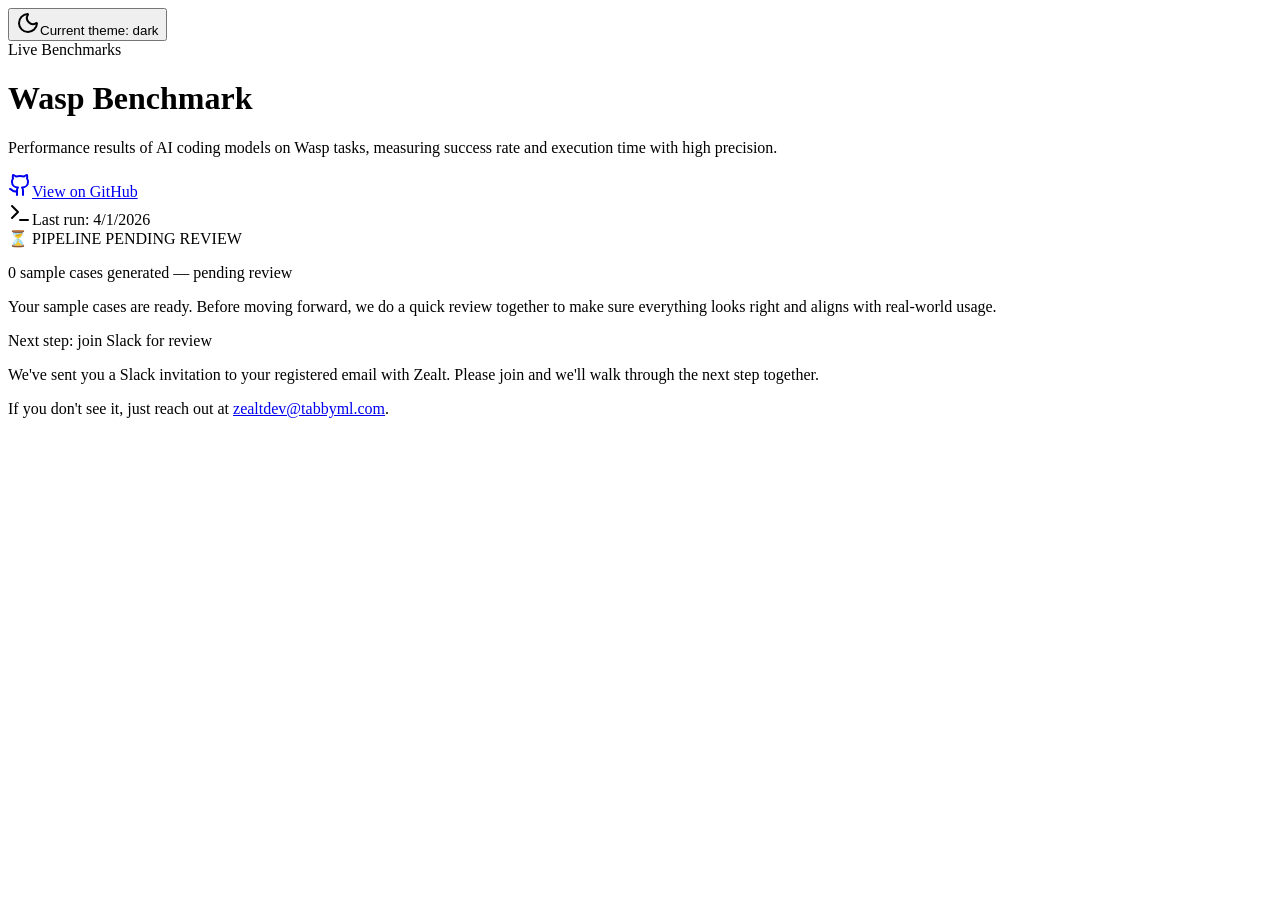
==== commit cb08a6d1: "Deploying to gh-pages from @ test-organization-2026/wasp-benchmark@6e2054b9eb6be81a04f4e7b857dcbdfde" ====
--- a/index.html
+++ b/index.html
@@ -1 +1 @@
-<!DOCTYPE html><!--T3fGsg7Ntrknx9rUwgGl_--><html lang="en"><head><meta charSet="utf-8"/><meta name="viewport" content="width=device-width, initial-scale=1"/><link rel="preload" href="/wasp-benchmark/_next/static/media/83afe278b6a6bb3c-s.p.3a6ba036.woff2" as="font" crossorigin="" type="font/woff2"/><link rel="stylesheet" href="/wasp-benchmark/_next/static/chunks/3ab246b3126732a9.css" data-precedence="next"/><link rel="preload" as="script" fetchPriority="low" href="/wasp-benchmark/_next/static/chunks/90eb76aecb943cea.js"/><script src="/wasp-benchmark/_next/static/chunks/97a43eea315896e1.js" async=""></script><script src="/wasp-benchmark/_next/static/chunks/0230eb75871d0aee.js" async=""></script><script src="/wasp-benchmark/_next/static/chunks/turbopack-b89c974b33df3d74.js" async=""></script><script src="/wasp-benchmark/_next/static/chunks/ca023ad85cd7aeee.js" async=""></script><script src="/wasp-benchmark/_next/static/chunks/2ad5122eae704b1a.js" async=""></script><script src="/wasp-benchmark/_next/static/chunks/d2c13bb33c4fcd54.js" async=""></script><script src="/wasp-benchmark/_next/static/chunks/c21188132e0e0d48.js" async=""></script><script src="/wasp-benchmark/_next/static/chunks/d5bd8388be14eda1.js" async=""></script><meta name="next-size-adjust" content=""/><title>Wasp Benchmark</title><meta name="description" content="Performance results of AI coding models on Wasp tasks, measuring success rate and execution time with high precision."/><script src="/wasp-benchmark/_next/static/chunks/a6dad97d9634a72d.js" noModule=""></script></head><body class="inter_5972bc34-module__OU16Qa__className antialiased"><div hidden=""><!--$--><!--/$--></div><script>((a,b,c,d,e,f,g,h)=>{let i=document.documentElement,j=["light","dark"];function k(b){var c;(Array.isArray(a)?a:[a]).forEach(a=>{let c="class"===a,d=c&&f?e.map(a=>f[a]||a):e;c?(i.classList.remove(...d),i.classList.add(f&&f[b]?f[b]:b)):i.setAttribute(a,b)}),c=b,h&&j.includes(c)&&(i.style.colorScheme=c)}if(d)k(d);else try{let a=localStorage.getItem(b)||c,d=g&&"system"===a?window.matchMedia("(prefers-color-scheme: dark)").matches?"dark":"light":a;k(d)}catch(a){}})("class","theme","dark",null,["light","dark"],null,true,false)</script><div class="fixed right-4 top-6 z-50 sm:top-8"><button data-slot="button" data-variant="outline" data-size="icon-sm" class="inline-flex shrink-0 items-center justify-center gap-2 text-sm font-medium whitespace-nowrap transition-all outline-none focus-visible:border-ring focus-visible:ring-[3px] focus-visible:ring-ring/50 disabled:pointer-events-none disabled:opacity-50 aria-invalid:border-destructive aria-invalid:ring-destructive/20 dark:aria-invalid:ring-destructive/40 [&amp;_svg]:pointer-events-none [&amp;_svg]:shrink-0 [&amp;_svg:not([class*=&#x27;size-&#x27;])]:size-4 border hover:bg-accent hover:text-accent-foreground dark:border-input dark:bg-input/30 dark:hover:bg-input/50 size-8 cursor-pointer rounded-full border-border/70 bg-background/90 shadow-sm backdrop-blur supports-backdrop-filter:bg-background/70" type="button" aria-label="Switch to light theme"><svg xmlns="http://www.w3.org/2000/svg" width="24" height="24" viewBox="0 0 24 24" fill="none" stroke="currentColor" stroke-width="2" stroke-linecap="round" stroke-linejoin="round" class="lucide lucide-moon h-4 w-4" aria-hidden="true"><path d="M20.985 12.486a9 9 0 1 1-9.473-9.472c.405-.022.617.46.402.803a6 6 0 0 0 8.268 8.268c.344-.215.825-.004.803.401"></path></svg><span class="sr-only">Current theme: <!-- -->dark</span></button></div><div class="min-h-screen bg-background text-foreground font-sans selection:bg-primary/20"><div class="fixed inset-0 -z-10 h-full w-full bg-background bg-[radial-gradient(#2a2a2a_1px,transparent_1px)] [background-size:16px_16px] [mask-image:radial-gradient(ellipse_50%_50%_at_50%_50%,#000_70%,transparent_100%)] opacity-20 dark:opacity-40"></div><div class="container mx-auto px-4 py-16 max-w-6xl"><div class="text-center mb-16 space-y-6"><div class="inline-flex items-center justify-center p-1.5 rounded-full bg-secondary/50 backdrop-blur-sm border border-border mb-4"><span class="flex h-2 w-2 rounded-full bg-emerald-500 mx-2 animate-pulse"></span><span class="text-xs font-medium px-2">Live Benchmarks</span></div><h1 class="text-5xl md:text-7xl font-bold tracking-tight bg-clip-text text-transparent bg-gradient-to-b from-foreground to-foreground/50 pb-2">Wasp Benchmark</h1><p class="text-lg text-muted-foreground max-w-2xl mx-auto leading-relaxed">Performance results of AI coding models on Wasp tasks, measuring success rate and execution time with high precision.</p><div class="flex flex-wrap items-center justify-center gap-x-6 gap-y-3 text-sm text-muted-foreground pt-4"><a href="https://github.com/test-organization-2026/wasp-benchmark" target="_blank" rel="noopener noreferrer" class="flex w-full sm:w-auto items-center justify-center gap-2 hover:text-primary transition-colors"><svg xmlns="http://www.w3.org/2000/svg" width="24" height="24" viewBox="0 0 24 24" fill="none" stroke="currentColor" stroke-width="2" stroke-linecap="round" stroke-linejoin="round" class="lucide lucide-github w-4 h-4" aria-hidden="true"><path d="M15 22v-4a4.8 4.8 0 0 0-1-3.5c3 0 6-2 6-5.5.08-1.25-.27-2.48-1-3.5.28-1.15.28-2.35 0-3.5 0 0-1 0-3 1.5-2.64-.5-5.36-.5-8 0C6 2 5 2 5 2c-.3 1.15-.3 2.35 0 3.5A5.403 5.403 0 0 0 4 9c0 3.5 3 5.5 6 5.5-.39.49-.68 1.05-.85 1.65-.17.6-.22 1.23-.15 1.85v4"></path><path d="M9 18c-4.51 2-5-2-7-2"></path></svg><span>View on GitHub</span></a><div class="hidden h-4 w-px bg-border sm:block"></div><span class="flex w-full sm:w-auto items-center justify-center gap-2"><svg xmlns="http://www.w3.org/2000/svg" width="24" height="24" viewBox="0 0 24 24" fill="none" stroke="currentColor" stroke-width="2" stroke-linecap="round" stroke-linejoin="round" class="lucide lucide-terminal w-4 h-4" aria-hidden="true"><path d="M12 19h8"></path><path d="m4 17 6-6-6-6"></path></svg><span>Last run: <!-- -->3/26/2026</span></span></div></div><div class="relative overflow-hidden rounded-2xl border border-primary/30 bg-gradient-to-br from-primary/10 via-card/90 to-background/90 px-5 pb-10 pt-6 text-center shadow-[0_0_0_1px_hsl(var(--primary)/0.18),0_28px_72px_-32px_hsl(var(--foreground)/0.45)] backdrop-blur-sm sm:px-8 sm:pb-14 sm:pt-8"><div class="pointer-events-none absolute -right-16 -top-16 h-36 w-36 rounded-full bg-primary/20 blur-3xl sm:-right-14 sm:-top-14 sm:h-40 sm:w-40"></div><div class="pointer-events-none absolute -left-20 bottom-0 h-32 w-32 rounded-full bg-foreground/10 blur-3xl sm:h-36 sm:w-36"></div><div class="relative mx-auto mb-8 inline-flex items-center rounded-full border border-primary/40 bg-primary/15 px-3 py-1 text-xs font-semibold tracking-[0.12em] text-foreground sm:text-sm sm:tracking-[0.16em]">⏳ PIPELINE PENDING REVIEW</div><p class="relative mx-auto max-w-2xl px-4 text-center text-lg font-semibold tracking-wide text-foreground sm:px-5 sm:text-xl">0<!-- --> sample cases generated — pending review</p><p class="relative mx-auto mt-2 max-w-2xl px-4 text-left text-sm leading-relaxed text-muted-foreground sm:px-5">Your sample cases are ready. Before moving forward, we do a quick review together to make sure everything looks right and aligns with real-world usage.</p><div class="relative mx-auto mt-8 max-w-2xl rounded-xl bg-primary/10 px-4 py-4 text-left sm:px-5"><p class="text-base font-semibold text-foreground sm:text-lg text-center">Next step: join Slack for review</p><p class="mt-1 text-sm leading-relaxed text-muted-foreground">We&#x27;ve sent you a Slack invitation to your registered email with Zealt. Please join and we&#x27;ll walk through the next step together.</p><p class="mt-3 text-xs text-muted-foreground">If you don&#x27;t see it, just reach out at<!-- --> <a href="mailto:zealtdev@tabbyml.com" class="font-normal text-foreground underline decoration-primary/60 underline-offset-4 hover:text-primary transition-colors">zealtdev@tabbyml.com</a>.</p></div></div></div></div><!--$--><!--/$--><script src="/wasp-benchmark/_next/static/chunks/90eb76aecb943cea.js" id="_R_" async=""></script><script>(self.__next_f=self.__next_f||[]).push([0])</script><script>self.__next_f.push([1,"1:\"$Sreact.fragment\"\n2:I[47618,[\"/wasp-benchmark/_next/static/chunks/ca023ad85cd7aeee.js\",\"/wasp-benchmark/_next/static/chunks/2ad5122eae704b1a.js\"],\"AppQueryProvider\"]\n3:I[20416,[\"/wasp-benchmark/_next/static/chunks/ca023ad85cd7aeee.js\",\"/wasp-benchmark/_next/static/chunks/2ad5122eae704b1a.js\"],\"ThemeProvider\"]\n4:I[63155,[\"/wasp-benchmark/_next/static/chunks/ca023ad85cd7aeee.js\",\"/wasp-benchmark/_next/static/chunks/2ad5122eae704b1a.js\"],\"ThemeToggle\"]\n5:I[36064,[\"/wasp-benchmark/_next/static/chunks/d2c13bb33c4fcd54.js\",\"/wasp-benchmark/_next/static/chunks/c21188132e0e0d48.js\"],\"default\"]\n6:I[81497,[\"/wasp-benchmark/_next/static/chunks/d2c13bb33c4fcd54.js\",\"/wasp-benchmark/_next/static/chunks/c21188132e0e0d48.js\"],\"default\"]\nc:I[9986,[\"/wasp-benchmark/_next/static/chunks/d2c13bb33c4fcd54.js\",\"/wasp-benchmark/_next/static/chunks/c21188132e0e0d48.js\"],\"default\"]\n:HL[\"/wasp-benchmark/_next/static/chunks/3ab246b3126732a9.css\",\"style\"]\n:HL[\"/wasp-benchmark/_next/static/media/83afe278b6a6bb3c-s.p.3a6ba036.woff2\",\"font\",{\"crossOrigin\":\"\",\"type\":\"font/woff2\"}]\n"])</script><script>self.__next_f.push([1,"0:{\"P\":null,\"b\":\"T3fGsg7Ntrknx9rUwgGl_\",\"c\":[\"\",\"\"],\"q\":\"\",\"i\":false,\"f\":[[[\"\",{\"children\":[\"(home)\",{\"children\":[\"__PAGE__\",{}]}]},\"$undefined\",\"$undefined\",true],[[\"$\",\"$1\",\"c\",{\"children\":[[[\"$\",\"link\",\"0\",{\"rel\":\"stylesheet\",\"href\":\"/wasp-benchmark/_next/static/chunks/3ab246b3126732a9.css\",\"precedence\":\"next\",\"crossOrigin\":\"$undefined\",\"nonce\":\"$undefined\"}],[\"$\",\"script\",\"script-0\",{\"src\":\"/wasp-benchmark/_next/static/chunks/ca023ad85cd7aeee.js\",\"async\":true,\"nonce\":\"$undefined\"}],[\"$\",\"script\",\"script-1\",{\"src\":\"/wasp-benchmark/_next/static/chunks/2ad5122eae704b1a.js\",\"async\":true,\"nonce\":\"$undefined\"}]],[\"$\",\"html\",null,{\"lang\":\"en\",\"suppressHydrationWarning\":true,\"children\":[\"$\",\"body\",null,{\"className\":\"inter_5972bc34-module__OU16Qa__className antialiased\",\"children\":[\"$\",\"$L2\",null,{\"children\":[\"$\",\"$L3\",null,{\"defaultTheme\":\"dark\",\"children\":[[\"$\",\"div\",null,{\"className\":\"fixed right-4 top-6 z-50 sm:top-8\",\"children\":[\"$\",\"$L4\",null,{}]}],[\"$\",\"$L5\",null,{\"parallelRouterKey\":\"children\",\"error\":\"$undefined\",\"errorStyles\":\"$undefined\",\"errorScripts\":\"$undefined\",\"template\":[\"$\",\"$L6\",null,{}],\"templateStyles\":\"$undefined\",\"templateScripts\":\"$undefined\",\"notFound\":[[[\"$\",\"title\",null,{\"children\":\"404: This page could not be found.\"}],[\"$\",\"div\",null,{\"style\":{\"fontFamily\":\"system-ui,\\\"Segoe UI\\\",Roboto,Helvetica,Arial,sans-serif,\\\"Apple Color Emoji\\\",\\\"Segoe UI Emoji\\\"\",\"height\":\"100vh\",\"textAlign\":\"center\",\"display\":\"flex\",\"flexDirection\":\"column\",\"alignItems\":\"center\",\"justifyContent\":\"center\"},\"children\":[\"$\",\"div\",null,{\"children\":[[\"$\",\"style\",null,{\"dangerouslySetInnerHTML\":{\"__html\":\"body{color:#000;background:#fff;margin:0}.next-error-h1{border-right:1px solid rgba(0,0,0,.3)}@media (prefers-color-scheme:dark){body{color:#fff;background:#000}.next-error-h1{border-right:1px solid rgba(255,255,255,.3)}}\"}}],[\"$\",\"h1\",null,{\"className\":\"next-error-h1\",\"style\":{\"display\":\"inline-block\",\"margin\":\"0 20px 0 0\",\"padding\":\"0 23px 0 0\",\"fontSize\":24,\"fontWeight\":500,\"verticalAlign\":\"top\",\"lineHeight\":\"49px\"},\"children\":404}],[\"$\",\"div\",null,{\"style\":{\"display\":\"inline-block\"},\"children\":[\"$\",\"h2\",null,{\"style\":{\"fontSize\":14,\"fontWeight\":400,\"lineHeight\":\"49px\",\"margin\":0},\"children\":\"This page could not be found.\"}]}]]}]}]],[]],\"forbidden\":\"$undefined\",\"unauthorized\":\"$undefined\"}]]}]}]}]}]]}],{\"children\":[[\"$\",\"$1\",\"c\",{\"children\":[null,[\"$\",\"$L5\",null,{\"parallelRouterKey\":\"children\",\"error\":\"$undefined\",\"errorStyles\":\"$undefined\",\"errorScripts\":\"$undefined\",\"template\":[\"$\",\"$L6\",null,{}],\"templateStyles\":\"$undefined\",\"templateScripts\":\"$undefined\",\"notFound\":[[[\"$\",\"title\",null,{\"children\":\"404: This page could not be found.\"}],[\"$\",\"div\",null,{\"style\":\"$0:f:0:1:0:props:children:1:props:children:props:children:props:children:props:children:1:props:notFound:0:1:props:style\",\"children\":[\"$\",\"div\",null,{\"children\":[[\"$\",\"style\",null,{\"dangerouslySetInnerHTML\":{\"__html\":\"body{color:#000;background:#fff;margin:0}.next-error-h1{border-right:1px solid rgba(0,0,0,.3)}@media (prefers-color-scheme:dark){body{color:#fff;background:#000}.next-error-h1{border-right:1px solid rgba(255,255,255,.3)}}\"}}],[\"$\",\"h1\",null,{\"className\":\"next-error-h1\",\"style\":\"$0:f:0:1:0:props:children:1:props:children:props:children:props:children:props:children:1:props:notFound:0:1:props:children:props:children:1:props:style\",\"children\":404}],[\"$\",\"div\",null,{\"style\":\"$0:f:0:1:0:props:children:1:props:children:props:children:props:children:props:children:1:props:notFound:0:1:props:children:props:children:2:props:style\",\"children\":[\"$\",\"h2\",null,{\"style\":\"$0:f:0:1:0:props:children:1:props:children:props:children:props:children:props:children:1:props:notFound:0:1:props:children:props:children:2:props:children:props:style\",\"children\":\"This page could not be found.\"}]}]]}]}]],[]],\"forbidden\":\"$undefined\",\"unauthorized\":\"$undefined\"}]]}],{\"children\":[[\"$\",\"$1\",\"c\",{\"children\":[[\"$\",\"div\",null,{\"className\":\"min-h-screen bg-background text-foreground font-sans selection:bg-primary/20\",\"children\":[[\"$\",\"div\",null,{\"className\":\"fixed inset-0 -z-10 h-full w-full bg-background bg-[radial-gradient(#2a2a2a_1px,transparent_1px)] [background-size:16px_16px] [mask-image:radial-gradient(ellipse_50%_50%_at_50%_50%,#000_70%,transparent_100%)] opacity-20 dark:opacity-40\"}],[\"$\",\"div\",null,{\"className\":\"container mx-auto px-4 py-16 max-w-6xl\",\"children\":[[\"$\",\"div\",null,{\"className\":\"text-center mb-16 space-y-6\",\"children\":[[\"$\",\"div\",null,{\"className\":\"inline-flex items-center justify-center p-1.5 rounded-full bg-secondary/50 backdrop-blur-sm border border-border mb-4\",\"children\":[[\"$\",\"span\",null,{\"className\":\"flex h-2 w-2 rounded-full bg-emerald-500 mx-2 animate-pulse\"}],[\"$\",\"span\",null,{\"className\":\"text-xs font-medium px-2\",\"children\":\"Live Benchmarks\"}]]}],[\"$\",\"h1\",null,{\"className\":\"text-5xl md:text-7xl font-bold tracking-tight bg-clip-text text-transparent bg-gradient-to-b from-foreground to-foreground/50 pb-2\",\"children\":\"Wasp Benchmark\"}],[\"$\",\"p\",null,{\"className\":\"text-lg text-muted-foreground max-w-2xl mx-auto leading-relaxed\",\"children\":\"Performance results of AI coding models on Wasp tasks, measuring success rate and execution time with high precision.\"}],\"$L7\"]}],\"$L8\"]}]]}],[\"$L9\"],\"$La\"]}],{},null,false,false]},null,false,false]},null,false,false],\"$Lb\",false]],\"m\":\"$undefined\",\"G\":[\"$c\",[]],\"S\":true}\n"])</script><script>self.__next_f.push([1,"d:I[75049,[\"/wasp-benchmark/_next/static/chunks/d2c13bb33c4fcd54.js\",\"/wasp-benchmark/_next/static/chunks/c21188132e0e0d48.js\"],\"OutletBoundary\"]\ne:\"$Sreact.suspense\"\n10:I[75049,[\"/wasp-benchmark/_next/static/chunks/d2c13bb33c4fcd54.js\",\"/wasp-benchmark/_next/static/chunks/c21188132e0e0d48.js\"],\"ViewportBoundary\"]\n12:I[75049,[\"/wasp-benchmark/_next/static/chunks/d2c13bb33c4fcd54.js\",\"/wasp-benchmark/_next/static/chunks/c21188132e0e0d48.js\"],\"MetadataBoundary\"]\n"])</script><script>self.__next_f.push([1,"7:[\"$\",\"div\",null,{\"className\":\"flex flex-wrap items-center justify-center gap-x-6 gap-y-3 text-sm text-muted-foreground pt-4\",\"children\":[[\"$\",\"a\",null,{\"href\":\"https://github.com/test-organization-2026/wasp-benchmark\",\"target\":\"_blank\",\"rel\":\"noopener noreferrer\",\"className\":\"flex w-full sm:w-auto items-center justify-center gap-2 hover:text-primary transition-colors\",\"children\":[[\"$\",\"svg\",null,{\"ref\":\"$undefined\",\"xmlns\":\"http://www.w3.org/2000/svg\",\"width\":24,\"height\":24,\"viewBox\":\"0 0 24 24\",\"fill\":\"none\",\"stroke\":\"currentColor\",\"strokeWidth\":2,\"strokeLinecap\":\"round\",\"strokeLinejoin\":\"round\",\"className\":\"lucide lucide-github w-4 h-4\",\"aria-hidden\":\"true\",\"children\":[[\"$\",\"path\",\"tonef\",{\"d\":\"M15 22v-4a4.8 4.8 0 0 0-1-3.5c3 0 6-2 6-5.5.08-1.25-.27-2.48-1-3.5.28-1.15.28-2.35 0-3.5 0 0-1 0-3 1.5-2.64-.5-5.36-.5-8 0C6 2 5 2 5 2c-.3 1.15-.3 2.35 0 3.5A5.403 5.403 0 0 0 4 9c0 3.5 3 5.5 6 5.5-.39.49-.68 1.05-.85 1.65-.17.6-.22 1.23-.15 1.85v4\"}],[\"$\",\"path\",\"9comsn\",{\"d\":\"M9 18c-4.51 2-5-2-7-2\"}],\"$undefined\"]}],[\"$\",\"span\",null,{\"children\":\"View on GitHub\"}]]}],false,[\"$\",\"div\",null,{\"className\":\"hidden h-4 w-px bg-border sm:block\"}],[\"$\",\"span\",null,{\"className\":\"flex w-full sm:w-auto items-center justify-center gap-2\",\"children\":[[\"$\",\"svg\",null,{\"ref\":\"$undefined\",\"xmlns\":\"http://www.w3.org/2000/svg\",\"width\":24,\"height\":24,\"viewBox\":\"0 0 24 24\",\"fill\":\"none\",\"stroke\":\"currentColor\",\"strokeWidth\":2,\"strokeLinecap\":\"round\",\"strokeLinejoin\":\"round\",\"className\":\"lucide lucide-terminal w-4 h-4\",\"aria-hidden\":\"true\",\"children\":[[\"$\",\"path\",\"baeox8\",{\"d\":\"M12 19h8\"}],[\"$\",\"path\",\"1yngyt\",{\"d\":\"m4 17 6-6-6-6\"}],\"$undefined\"]}],[\"$\",\"span\",null,{\"children\":[\"Last run: \",\"3/26/2026\"]}]]}]]}]\n"])</script><script>self.__next_f.push([1,"8:[\"$\",\"div\",null,{\"className\":\"relative overflow-hidden rounded-2xl border border-primary/30 bg-gradient-to-br from-primary/10 via-card/90 to-background/90 px-5 pb-10 pt-6 text-center shadow-[0_0_0_1px_hsl(var(--primary)/0.18),0_28px_72px_-32px_hsl(var(--foreground)/0.45)] backdrop-blur-sm sm:px-8 sm:pb-14 sm:pt-8\",\"children\":[[\"$\",\"div\",null,{\"className\":\"pointer-events-none absolute -right-16 -top-16 h-36 w-36 rounded-full bg-primary/20 blur-3xl sm:-right-14 sm:-top-14 sm:h-40 sm:w-40\"}],[\"$\",\"div\",null,{\"className\":\"pointer-events-none absolute -left-20 bottom-0 h-32 w-32 rounded-full bg-foreground/10 blur-3xl sm:h-36 sm:w-36\"}],[\"$\",\"div\",null,{\"className\":\"relative mx-auto mb-8 inline-flex items-center rounded-full border border-primary/40 bg-primary/15 px-3 py-1 text-xs font-semibold tracking-[0.12em] text-foreground sm:text-sm sm:tracking-[0.16em]\",\"children\":\"⏳ PIPELINE PENDING REVIEW\"}],[\"$\",\"p\",null,{\"className\":\"relative mx-auto max-w-2xl px-4 text-center text-lg font-semibold tracking-wide text-foreground sm:px-5 sm:text-xl\",\"children\":[0,\" sample cases generated — pending review\"]}],[\"$\",\"p\",null,{\"className\":\"relative mx-auto mt-2 max-w-2xl px-4 text-left text-sm leading-relaxed text-muted-foreground sm:px-5\",\"children\":\"Your sample cases are ready. Before moving forward, we do a quick review together to make sure everything looks right and aligns with real-world usage.\"}],[\"$\",\"div\",null,{\"className\":\"relative mx-auto mt-8 max-w-2xl rounded-xl bg-primary/10 px-4 py-4 text-left sm:px-5\",\"children\":[[\"$\",\"p\",null,{\"className\":\"text-base font-semibold text-foreground sm:text-lg text-center\",\"children\":\"Next step: join Slack for review\"}],[\"$\",\"p\",null,{\"className\":\"mt-1 text-sm leading-relaxed text-muted-foreground\",\"children\":\"We've sent you a Slack invitation to your registered email with Zealt. Please join and we'll walk through the next step together.\"}],[\"$\",\"p\",null,{\"className\":\"mt-3 text-xs text-muted-foreground\",\"children\":[\"If you don't see it, just reach out at\",\" \",[\"$\",\"a\",null,{\"href\":\"mailto:zealtdev@tabbyml.com\",\"className\":\"font-normal text-foreground underline decoration-primary/60 underline-offset-4 hover:text-primary transition-colors\",\"children\":\"zealtdev@tabbyml.com\"}],\".\"]}]]}]]}]\n"])</script><script>self.__next_f.push([1,"9:[\"$\",\"script\",\"script-0\",{\"src\":\"/wasp-benchmark/_next/static/chunks/d5bd8388be14eda1.js\",\"async\":true,\"nonce\":\"$undefined\"}]\na:[\"$\",\"$Ld\",null,{\"children\":[\"$\",\"$e\",null,{\"name\":\"Next.MetadataOutlet\",\"children\":\"$@f\"}]}]\nb:[\"$\",\"$1\",\"h\",{\"children\":[null,[\"$\",\"$L10\",null,{\"children\":\"$L11\"}],[\"$\",\"div\",null,{\"hidden\":true,\"children\":[\"$\",\"$L12\",null,{\"children\":[\"$\",\"$e\",null,{\"name\":\"Next.Metadata\",\"children\":\"$L13\"}]}]}],[\"$\",\"meta\",null,{\"name\":\"next-size-adjust\",\"content\":\"\"}]]}]\n"])</script><script>self.__next_f.push([1,"11:[[\"$\",\"meta\",\"0\",{\"charSet\":\"utf-8\"}],[\"$\",\"meta\",\"1\",{\"name\":\"viewport\",\"content\":\"width=device-width, initial-scale=1\"}]]\n"])</script><script>self.__next_f.push([1,"f:null\n13:[[\"$\",\"title\",\"0\",{\"children\":\"Wasp Benchmark\"}],[\"$\",\"meta\",\"1\",{\"name\":\"description\",\"content\":\"Performance results of AI coding models on Wasp tasks, measuring success rate and execution time with high precision.\"}]]\n"])</script></body></html>+<!DOCTYPE html><!--2Umh0nju5p75RbCit6P_n--><html lang="en"><head><meta charSet="utf-8"/><meta name="viewport" content="width=device-width, initial-scale=1"/><link rel="preload" href="/wasp-benchmark/_next/static/media/83afe278b6a6bb3c-s.p.3a6ba036.woff2" as="font" crossorigin="" type="font/woff2"/><link rel="stylesheet" href="/wasp-benchmark/_next/static/chunks/3ab246b3126732a9.css" data-precedence="next"/><link rel="preload" as="script" fetchPriority="low" href="/wasp-benchmark/_next/static/chunks/90eb76aecb943cea.js"/><script src="/wasp-benchmark/_next/static/chunks/97a43eea315896e1.js" async=""></script><script src="/wasp-benchmark/_next/static/chunks/0230eb75871d0aee.js" async=""></script><script src="/wasp-benchmark/_next/static/chunks/turbopack-b89c974b33df3d74.js" async=""></script><script src="/wasp-benchmark/_next/static/chunks/ca023ad85cd7aeee.js" async=""></script><script src="/wasp-benchmark/_next/static/chunks/2ad5122eae704b1a.js" async=""></script><script src="/wasp-benchmark/_next/static/chunks/d2c13bb33c4fcd54.js" async=""></script><script src="/wasp-benchmark/_next/static/chunks/c21188132e0e0d48.js" async=""></script><script src="/wasp-benchmark/_next/static/chunks/d5bd8388be14eda1.js" async=""></script><meta name="next-size-adjust" content=""/><title>Wasp Benchmark</title><meta name="description" content="Performance results of AI coding models on Wasp tasks, measuring success rate and execution time with high precision."/><script src="/wasp-benchmark/_next/static/chunks/a6dad97d9634a72d.js" noModule=""></script></head><body class="inter_5972bc34-module__OU16Qa__className antialiased"><div hidden=""><!--$--><!--/$--></div><script>((a,b,c,d,e,f,g,h)=>{let i=document.documentElement,j=["light","dark"];function k(b){var c;(Array.isArray(a)?a:[a]).forEach(a=>{let c="class"===a,d=c&&f?e.map(a=>f[a]||a):e;c?(i.classList.remove(...d),i.classList.add(f&&f[b]?f[b]:b)):i.setAttribute(a,b)}),c=b,h&&j.includes(c)&&(i.style.colorScheme=c)}if(d)k(d);else try{let a=localStorage.getItem(b)||c,d=g&&"system"===a?window.matchMedia("(prefers-color-scheme: dark)").matches?"dark":"light":a;k(d)}catch(a){}})("class","theme","dark",null,["light","dark"],null,true,false)</script><div class="fixed right-4 top-6 z-50 sm:top-8"><button data-slot="button" data-variant="outline" data-size="icon-sm" class="inline-flex shrink-0 items-center justify-center gap-2 text-sm font-medium whitespace-nowrap transition-all outline-none focus-visible:border-ring focus-visible:ring-[3px] focus-visible:ring-ring/50 disabled:pointer-events-none disabled:opacity-50 aria-invalid:border-destructive aria-invalid:ring-destructive/20 dark:aria-invalid:ring-destructive/40 [&amp;_svg]:pointer-events-none [&amp;_svg]:shrink-0 [&amp;_svg:not([class*=&#x27;size-&#x27;])]:size-4 border hover:bg-accent hover:text-accent-foreground dark:border-input dark:bg-input/30 dark:hover:bg-input/50 size-8 cursor-pointer rounded-full border-border/70 bg-background/90 shadow-sm backdrop-blur supports-backdrop-filter:bg-background/70" type="button" aria-label="Switch to light theme"><svg xmlns="http://www.w3.org/2000/svg" width="24" height="24" viewBox="0 0 24 24" fill="none" stroke="currentColor" stroke-width="2" stroke-linecap="round" stroke-linejoin="round" class="lucide lucide-moon h-4 w-4" aria-hidden="true"><path d="M20.985 12.486a9 9 0 1 1-9.473-9.472c.405-.022.617.46.402.803a6 6 0 0 0 8.268 8.268c.344-.215.825-.004.803.401"></path></svg><span class="sr-only">Current theme: <!-- -->dark</span></button></div><div class="min-h-screen bg-background text-foreground font-sans selection:bg-primary/20"><div class="fixed inset-0 -z-10 h-full w-full bg-background bg-[radial-gradient(#2a2a2a_1px,transparent_1px)] [background-size:16px_16px] [mask-image:radial-gradient(ellipse_50%_50%_at_50%_50%,#000_70%,transparent_100%)] opacity-20 dark:opacity-40"></div><div class="container mx-auto px-4 py-16 max-w-6xl"><div class="text-center mb-16 space-y-6"><div class="inline-flex items-center justify-center p-1.5 rounded-full bg-secondary/50 backdrop-blur-sm border border-border mb-4"><span class="flex h-2 w-2 rounded-full bg-emerald-500 mx-2 animate-pulse"></span><span class="text-xs font-medium px-2">Live Benchmarks</span></div><h1 class="text-5xl md:text-7xl font-bold tracking-tight bg-clip-text text-transparent bg-gradient-to-b from-foreground to-foreground/50 pb-2">Wasp Benchmark</h1><p class="text-lg text-muted-foreground max-w-2xl mx-auto leading-relaxed">Performance results of AI coding models on Wasp tasks, measuring success rate and execution time with high precision.</p><div class="flex flex-wrap items-center justify-center gap-x-6 gap-y-3 text-sm text-muted-foreground pt-4"><a href="https://github.com/test-organization-2026/wasp-benchmark" target="_blank" rel="noopener noreferrer" class="flex w-full sm:w-auto items-center justify-center gap-2 hover:text-primary transition-colors"><svg xmlns="http://www.w3.org/2000/svg" width="24" height="24" viewBox="0 0 24 24" fill="none" stroke="currentColor" stroke-width="2" stroke-linecap="round" stroke-linejoin="round" class="lucide lucide-github w-4 h-4" aria-hidden="true"><path d="M15 22v-4a4.8 4.8 0 0 0-1-3.5c3 0 6-2 6-5.5.08-1.25-.27-2.48-1-3.5.28-1.15.28-2.35 0-3.5 0 0-1 0-3 1.5-2.64-.5-5.36-.5-8 0C6 2 5 2 5 2c-.3 1.15-.3 2.35 0 3.5A5.403 5.403 0 0 0 4 9c0 3.5 3 5.5 6 5.5-.39.49-.68 1.05-.85 1.65-.17.6-.22 1.23-.15 1.85v4"></path><path d="M9 18c-4.51 2-5-2-7-2"></path></svg><span>View on GitHub</span></a><div class="hidden h-4 w-px bg-border sm:block"></div><span class="flex w-full sm:w-auto items-center justify-center gap-2"><svg xmlns="http://www.w3.org/2000/svg" width="24" height="24" viewBox="0 0 24 24" fill="none" stroke="currentColor" stroke-width="2" stroke-linecap="round" stroke-linejoin="round" class="lucide lucide-terminal w-4 h-4" aria-hidden="true"><path d="M12 19h8"></path><path d="m4 17 6-6-6-6"></path></svg><span>Last run: <!-- -->4/1/2026</span></span></div></div><div class="relative overflow-hidden rounded-2xl border border-primary/30 bg-gradient-to-br from-primary/10 via-card/90 to-background/90 px-5 pb-10 pt-6 text-center shadow-[0_0_0_1px_hsl(var(--primary)/0.18),0_28px_72px_-32px_hsl(var(--foreground)/0.45)] backdrop-blur-sm sm:px-8 sm:pb-14 sm:pt-8"><div class="pointer-events-none absolute -right-16 -top-16 h-36 w-36 rounded-full bg-primary/20 blur-3xl sm:-right-14 sm:-top-14 sm:h-40 sm:w-40"></div><div class="pointer-events-none absolute -left-20 bottom-0 h-32 w-32 rounded-full bg-foreground/10 blur-3xl sm:h-36 sm:w-36"></div><div class="relative mx-auto mb-8 inline-flex items-center rounded-full border border-primary/40 bg-primary/15 px-3 py-1 text-xs font-semibold tracking-[0.12em] text-foreground sm:text-sm sm:tracking-[0.16em]">⏳ PIPELINE PENDING REVIEW</div><p class="relative mx-auto max-w-2xl px-4 text-center text-lg font-semibold tracking-wide text-foreground sm:px-5 sm:text-xl">0<!-- --> sample cases generated — pending review</p><p class="relative mx-auto mt-2 max-w-2xl px-4 text-left text-sm leading-relaxed text-muted-foreground sm:px-5">Your sample cases are ready. Before moving forward, we do a quick review together to make sure everything looks right and aligns with real-world usage.</p><div class="relative mx-auto mt-8 max-w-2xl rounded-xl bg-primary/10 px-4 py-4 text-left sm:px-5"><p class="text-base font-semibold text-foreground sm:text-lg text-center">Next step: join Slack for review</p><p class="mt-1 text-sm leading-relaxed text-muted-foreground">We&#x27;ve sent you a Slack invitation to your registered email with Zealt. Please join and we&#x27;ll walk through the next step together.</p><p class="mt-3 text-xs text-muted-foreground">If you don&#x27;t see it, just reach out at<!-- --> <a href="mailto:zealtdev@tabbyml.com" class="font-normal text-foreground underline decoration-primary/60 underline-offset-4 hover:text-primary transition-colors">zealtdev@tabbyml.com</a>.</p></div></div></div></div><!--$--><!--/$--><script src="/wasp-benchmark/_next/static/chunks/90eb76aecb943cea.js" id="_R_" async=""></script><script>(self.__next_f=self.__next_f||[]).push([0])</script><script>self.__next_f.push([1,"1:\"$Sreact.fragment\"\n2:I[47618,[\"/wasp-benchmark/_next/static/chunks/ca023ad85cd7aeee.js\",\"/wasp-benchmark/_next/static/chunks/2ad5122eae704b1a.js\"],\"AppQueryProvider\"]\n3:I[20416,[\"/wasp-benchmark/_next/static/chunks/ca023ad85cd7aeee.js\",\"/wasp-benchmark/_next/static/chunks/2ad5122eae704b1a.js\"],\"ThemeProvider\"]\n4:I[63155,[\"/wasp-benchmark/_next/static/chunks/ca023ad85cd7aeee.js\",\"/wasp-benchmark/_next/static/chunks/2ad5122eae704b1a.js\"],\"ThemeToggle\"]\n5:I[36064,[\"/wasp-benchmark/_next/static/chunks/d2c13bb33c4fcd54.js\",\"/wasp-benchmark/_next/static/chunks/c21188132e0e0d48.js\"],\"default\"]\n6:I[81497,[\"/wasp-benchmark/_next/static/chunks/d2c13bb33c4fcd54.js\",\"/wasp-benchmark/_next/static/chunks/c21188132e0e0d48.js\"],\"default\"]\nc:I[9986,[\"/wasp-benchmark/_next/static/chunks/d2c13bb33c4fcd54.js\",\"/wasp-benchmark/_next/static/chunks/c21188132e0e0d48.js\"],\"default\"]\n:HL[\"/wasp-benchmark/_next/static/chunks/3ab246b3126732a9.css\",\"style\"]\n:HL[\"/wasp-benchmark/_next/static/media/83afe278b6a6bb3c-s.p.3a6ba036.woff2\",\"font\",{\"crossOrigin\":\"\",\"type\":\"font/woff2\"}]\n"])</script><script>self.__next_f.push([1,"0:{\"P\":null,\"b\":\"2Umh0nju5p75RbCit6P_n\",\"c\":[\"\",\"\"],\"q\":\"\",\"i\":false,\"f\":[[[\"\",{\"children\":[\"(home)\",{\"children\":[\"__PAGE__\",{}]}]},\"$undefined\",\"$undefined\",true],[[\"$\",\"$1\",\"c\",{\"children\":[[[\"$\",\"link\",\"0\",{\"rel\":\"stylesheet\",\"href\":\"/wasp-benchmark/_next/static/chunks/3ab246b3126732a9.css\",\"precedence\":\"next\",\"crossOrigin\":\"$undefined\",\"nonce\":\"$undefined\"}],[\"$\",\"script\",\"script-0\",{\"src\":\"/wasp-benchmark/_next/static/chunks/ca023ad85cd7aeee.js\",\"async\":true,\"nonce\":\"$undefined\"}],[\"$\",\"script\",\"script-1\",{\"src\":\"/wasp-benchmark/_next/static/chunks/2ad5122eae704b1a.js\",\"async\":true,\"nonce\":\"$undefined\"}]],[\"$\",\"html\",null,{\"lang\":\"en\",\"suppressHydrationWarning\":true,\"children\":[\"$\",\"body\",null,{\"className\":\"inter_5972bc34-module__OU16Qa__className antialiased\",\"children\":[\"$\",\"$L2\",null,{\"children\":[\"$\",\"$L3\",null,{\"defaultTheme\":\"dark\",\"children\":[[\"$\",\"div\",null,{\"className\":\"fixed right-4 top-6 z-50 sm:top-8\",\"children\":[\"$\",\"$L4\",null,{}]}],[\"$\",\"$L5\",null,{\"parallelRouterKey\":\"children\",\"error\":\"$undefined\",\"errorStyles\":\"$undefined\",\"errorScripts\":\"$undefined\",\"template\":[\"$\",\"$L6\",null,{}],\"templateStyles\":\"$undefined\",\"templateScripts\":\"$undefined\",\"notFound\":[[[\"$\",\"title\",null,{\"children\":\"404: This page could not be found.\"}],[\"$\",\"div\",null,{\"style\":{\"fontFamily\":\"system-ui,\\\"Segoe UI\\\",Roboto,Helvetica,Arial,sans-serif,\\\"Apple Color Emoji\\\",\\\"Segoe UI Emoji\\\"\",\"height\":\"100vh\",\"textAlign\":\"center\",\"display\":\"flex\",\"flexDirection\":\"column\",\"alignItems\":\"center\",\"justifyContent\":\"center\"},\"children\":[\"$\",\"div\",null,{\"children\":[[\"$\",\"style\",null,{\"dangerouslySetInnerHTML\":{\"__html\":\"body{color:#000;background:#fff;margin:0}.next-error-h1{border-right:1px solid rgba(0,0,0,.3)}@media (prefers-color-scheme:dark){body{color:#fff;background:#000}.next-error-h1{border-right:1px solid rgba(255,255,255,.3)}}\"}}],[\"$\",\"h1\",null,{\"className\":\"next-error-h1\",\"style\":{\"display\":\"inline-block\",\"margin\":\"0 20px 0 0\",\"padding\":\"0 23px 0 0\",\"fontSize\":24,\"fontWeight\":500,\"verticalAlign\":\"top\",\"lineHeight\":\"49px\"},\"children\":404}],[\"$\",\"div\",null,{\"style\":{\"display\":\"inline-block\"},\"children\":[\"$\",\"h2\",null,{\"style\":{\"fontSize\":14,\"fontWeight\":400,\"lineHeight\":\"49px\",\"margin\":0},\"children\":\"This page could not be found.\"}]}]]}]}]],[]],\"forbidden\":\"$undefined\",\"unauthorized\":\"$undefined\"}]]}]}]}]}]]}],{\"children\":[[\"$\",\"$1\",\"c\",{\"children\":[null,[\"$\",\"$L5\",null,{\"parallelRouterKey\":\"children\",\"error\":\"$undefined\",\"errorStyles\":\"$undefined\",\"errorScripts\":\"$undefined\",\"template\":[\"$\",\"$L6\",null,{}],\"templateStyles\":\"$undefined\",\"templateScripts\":\"$undefined\",\"notFound\":[[[\"$\",\"title\",null,{\"children\":\"404: This page could not be found.\"}],[\"$\",\"div\",null,{\"style\":\"$0:f:0:1:0:props:children:1:props:children:props:children:props:children:props:children:1:props:notFound:0:1:props:style\",\"children\":[\"$\",\"div\",null,{\"children\":[[\"$\",\"style\",null,{\"dangerouslySetInnerHTML\":{\"__html\":\"body{color:#000;background:#fff;margin:0}.next-error-h1{border-right:1px solid rgba(0,0,0,.3)}@media (prefers-color-scheme:dark){body{color:#fff;background:#000}.next-error-h1{border-right:1px solid rgba(255,255,255,.3)}}\"}}],[\"$\",\"h1\",null,{\"className\":\"next-error-h1\",\"style\":\"$0:f:0:1:0:props:children:1:props:children:props:children:props:children:props:children:1:props:notFound:0:1:props:children:props:children:1:props:style\",\"children\":404}],[\"$\",\"div\",null,{\"style\":\"$0:f:0:1:0:props:children:1:props:children:props:children:props:children:props:children:1:props:notFound:0:1:props:children:props:children:2:props:style\",\"children\":[\"$\",\"h2\",null,{\"style\":\"$0:f:0:1:0:props:children:1:props:children:props:children:props:children:props:children:1:props:notFound:0:1:props:children:props:children:2:props:children:props:style\",\"children\":\"This page could not be found.\"}]}]]}]}]],[]],\"forbidden\":\"$undefined\",\"unauthorized\":\"$undefined\"}]]}],{\"children\":[[\"$\",\"$1\",\"c\",{\"children\":[[\"$\",\"div\",null,{\"className\":\"min-h-screen bg-background text-foreground font-sans selection:bg-primary/20\",\"children\":[[\"$\",\"div\",null,{\"className\":\"fixed inset-0 -z-10 h-full w-full bg-background bg-[radial-gradient(#2a2a2a_1px,transparent_1px)] [background-size:16px_16px] [mask-image:radial-gradient(ellipse_50%_50%_at_50%_50%,#000_70%,transparent_100%)] opacity-20 dark:opacity-40\"}],[\"$\",\"div\",null,{\"className\":\"container mx-auto px-4 py-16 max-w-6xl\",\"children\":[[\"$\",\"div\",null,{\"className\":\"text-center mb-16 space-y-6\",\"children\":[[\"$\",\"div\",null,{\"className\":\"inline-flex items-center justify-center p-1.5 rounded-full bg-secondary/50 backdrop-blur-sm border border-border mb-4\",\"children\":[[\"$\",\"span\",null,{\"className\":\"flex h-2 w-2 rounded-full bg-emerald-500 mx-2 animate-pulse\"}],[\"$\",\"span\",null,{\"className\":\"text-xs font-medium px-2\",\"children\":\"Live Benchmarks\"}]]}],[\"$\",\"h1\",null,{\"className\":\"text-5xl md:text-7xl font-bold tracking-tight bg-clip-text text-transparent bg-gradient-to-b from-foreground to-foreground/50 pb-2\",\"children\":\"Wasp Benchmark\"}],[\"$\",\"p\",null,{\"className\":\"text-lg text-muted-foreground max-w-2xl mx-auto leading-relaxed\",\"children\":\"Performance results of AI coding models on Wasp tasks, measuring success rate and execution time with high precision.\"}],\"$L7\"]}],\"$L8\"]}]]}],[\"$L9\"],\"$La\"]}],{},null,false,false]},null,false,false]},null,false,false],\"$Lb\",false]],\"m\":\"$undefined\",\"G\":[\"$c\",[]],\"S\":true}\n"])</script><script>self.__next_f.push([1,"d:I[75049,[\"/wasp-benchmark/_next/static/chunks/d2c13bb33c4fcd54.js\",\"/wasp-benchmark/_next/static/chunks/c21188132e0e0d48.js\"],\"OutletBoundary\"]\ne:\"$Sreact.suspense\"\n10:I[75049,[\"/wasp-benchmark/_next/static/chunks/d2c13bb33c4fcd54.js\",\"/wasp-benchmark/_next/static/chunks/c21188132e0e0d48.js\"],\"ViewportBoundary\"]\n12:I[75049,[\"/wasp-benchmark/_next/static/chunks/d2c13bb33c4fcd54.js\",\"/wasp-benchmark/_next/static/chunks/c21188132e0e0d48.js\"],\"MetadataBoundary\"]\n"])</script><script>self.__next_f.push([1,"7:[\"$\",\"div\",null,{\"className\":\"flex flex-wrap items-center justify-center gap-x-6 gap-y-3 text-sm text-muted-foreground pt-4\",\"children\":[[\"$\",\"a\",null,{\"href\":\"https://github.com/test-organization-2026/wasp-benchmark\",\"target\":\"_blank\",\"rel\":\"noopener noreferrer\",\"className\":\"flex w-full sm:w-auto items-center justify-center gap-2 hover:text-primary transition-colors\",\"children\":[[\"$\",\"svg\",null,{\"ref\":\"$undefined\",\"xmlns\":\"http://www.w3.org/2000/svg\",\"width\":24,\"height\":24,\"viewBox\":\"0 0 24 24\",\"fill\":\"none\",\"stroke\":\"currentColor\",\"strokeWidth\":2,\"strokeLinecap\":\"round\",\"strokeLinejoin\":\"round\",\"className\":\"lucide lucide-github w-4 h-4\",\"aria-hidden\":\"true\",\"children\":[[\"$\",\"path\",\"tonef\",{\"d\":\"M15 22v-4a4.8 4.8 0 0 0-1-3.5c3 0 6-2 6-5.5.08-1.25-.27-2.48-1-3.5.28-1.15.28-2.35 0-3.5 0 0-1 0-3 1.5-2.64-.5-5.36-.5-8 0C6 2 5 2 5 2c-.3 1.15-.3 2.35 0 3.5A5.403 5.403 0 0 0 4 9c0 3.5 3 5.5 6 5.5-.39.49-.68 1.05-.85 1.65-.17.6-.22 1.23-.15 1.85v4\"}],[\"$\",\"path\",\"9comsn\",{\"d\":\"M9 18c-4.51 2-5-2-7-2\"}],\"$undefined\"]}],[\"$\",\"span\",null,{\"children\":\"View on GitHub\"}]]}],false,[\"$\",\"div\",null,{\"className\":\"hidden h-4 w-px bg-border sm:block\"}],[\"$\",\"span\",null,{\"className\":\"flex w-full sm:w-auto items-center justify-center gap-2\",\"children\":[[\"$\",\"svg\",null,{\"ref\":\"$undefined\",\"xmlns\":\"http://www.w3.org/2000/svg\",\"width\":24,\"height\":24,\"viewBox\":\"0 0 24 24\",\"fill\":\"none\",\"stroke\":\"currentColor\",\"strokeWidth\":2,\"strokeLinecap\":\"round\",\"strokeLinejoin\":\"round\",\"className\":\"lucide lucide-terminal w-4 h-4\",\"aria-hidden\":\"true\",\"children\":[[\"$\",\"path\",\"baeox8\",{\"d\":\"M12 19h8\"}],[\"$\",\"path\",\"1yngyt\",{\"d\":\"m4 17 6-6-6-6\"}],\"$undefined\"]}],[\"$\",\"span\",null,{\"children\":[\"Last run: \",\"4/1/2026\"]}]]}]]}]\n"])</script><script>self.__next_f.push([1,"8:[\"$\",\"div\",null,{\"className\":\"relative overflow-hidden rounded-2xl border border-primary/30 bg-gradient-to-br from-primary/10 via-card/90 to-background/90 px-5 pb-10 pt-6 text-center shadow-[0_0_0_1px_hsl(var(--primary)/0.18),0_28px_72px_-32px_hsl(var(--foreground)/0.45)] backdrop-blur-sm sm:px-8 sm:pb-14 sm:pt-8\",\"children\":[[\"$\",\"div\",null,{\"className\":\"pointer-events-none absolute -right-16 -top-16 h-36 w-36 rounded-full bg-primary/20 blur-3xl sm:-right-14 sm:-top-14 sm:h-40 sm:w-40\"}],[\"$\",\"div\",null,{\"className\":\"pointer-events-none absolute -left-20 bottom-0 h-32 w-32 rounded-full bg-foreground/10 blur-3xl sm:h-36 sm:w-36\"}],[\"$\",\"div\",null,{\"className\":\"relative mx-auto mb-8 inline-flex items-center rounded-full border border-primary/40 bg-primary/15 px-3 py-1 text-xs font-semibold tracking-[0.12em] text-foreground sm:text-sm sm:tracking-[0.16em]\",\"children\":\"⏳ PIPELINE PENDING REVIEW\"}],[\"$\",\"p\",null,{\"className\":\"relative mx-auto max-w-2xl px-4 text-center text-lg font-semibold tracking-wide text-foreground sm:px-5 sm:text-xl\",\"children\":[0,\" sample cases generated — pending review\"]}],[\"$\",\"p\",null,{\"className\":\"relative mx-auto mt-2 max-w-2xl px-4 text-left text-sm leading-relaxed text-muted-foreground sm:px-5\",\"children\":\"Your sample cases are ready. Before moving forward, we do a quick review together to make sure everything looks right and aligns with real-world usage.\"}],[\"$\",\"div\",null,{\"className\":\"relative mx-auto mt-8 max-w-2xl rounded-xl bg-primary/10 px-4 py-4 text-left sm:px-5\",\"children\":[[\"$\",\"p\",null,{\"className\":\"text-base font-semibold text-foreground sm:text-lg text-center\",\"children\":\"Next step: join Slack for review\"}],[\"$\",\"p\",null,{\"className\":\"mt-1 text-sm leading-relaxed text-muted-foreground\",\"children\":\"We've sent you a Slack invitation to your registered email with Zealt. Please join and we'll walk through the next step together.\"}],[\"$\",\"p\",null,{\"className\":\"mt-3 text-xs text-muted-foreground\",\"children\":[\"If you don't see it, just reach out at\",\" \",[\"$\",\"a\",null,{\"href\":\"mailto:zealtdev@tabbyml.com\",\"className\":\"font-normal text-foreground underline decoration-primary/60 underline-offset-4 hover:text-primary transition-colors\",\"children\":\"zealtdev@tabbyml.com\"}],\".\"]}]]}]]}]\n"])</script><script>self.__next_f.push([1,"9:[\"$\",\"script\",\"script-0\",{\"src\":\"/wasp-benchmark/_next/static/chunks/d5bd8388be14eda1.js\",\"async\":true,\"nonce\":\"$undefined\"}]\na:[\"$\",\"$Ld\",null,{\"children\":[\"$\",\"$e\",null,{\"name\":\"Next.MetadataOutlet\",\"children\":\"$@f\"}]}]\nb:[\"$\",\"$1\",\"h\",{\"children\":[null,[\"$\",\"$L10\",null,{\"children\":\"$L11\"}],[\"$\",\"div\",null,{\"hidden\":true,\"children\":[\"$\",\"$L12\",null,{\"children\":[\"$\",\"$e\",null,{\"name\":\"Next.Metadata\",\"children\":\"$L13\"}]}]}],[\"$\",\"meta\",null,{\"name\":\"next-size-adjust\",\"content\":\"\"}]]}]\n"])</script><script>self.__next_f.push([1,"11:[[\"$\",\"meta\",\"0\",{\"charSet\":\"utf-8\"}],[\"$\",\"meta\",\"1\",{\"name\":\"viewport\",\"content\":\"width=device-width, initial-scale=1\"}]]\n"])</script><script>self.__next_f.push([1,"f:null\n13:[[\"$\",\"title\",\"0\",{\"children\":\"Wasp Benchmark\"}],[\"$\",\"meta\",\"1\",{\"name\":\"description\",\"content\":\"Performance results of AI coding models on Wasp tasks, measuring success rate and execution time with high precision.\"}]]\n"])</script></body></html>
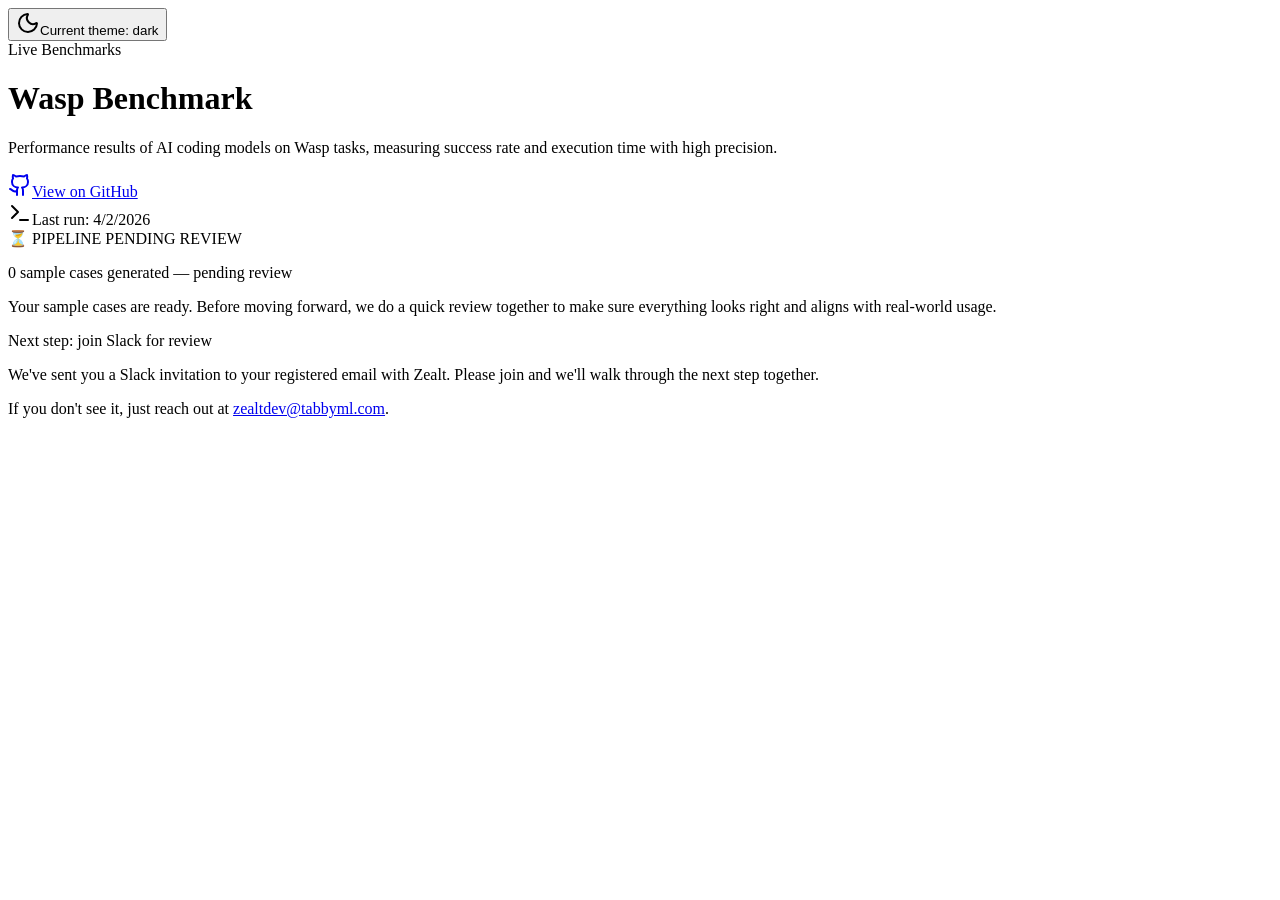
==== commit 7e142488: "Deploying to gh-pages from @ test-organization-2026/wasp-benchmark@e31047ac2377e787057da6b220b385ea7" ====
--- a/index.html
+++ b/index.html
@@ -1 +1 @@
-<!DOCTYPE html><!--2Umh0nju5p75RbCit6P_n--><html lang="en"><head><meta charSet="utf-8"/><meta name="viewport" content="width=device-width, initial-scale=1"/><link rel="preload" href="/wasp-benchmark/_next/static/media/83afe278b6a6bb3c-s.p.3a6ba036.woff2" as="font" crossorigin="" type="font/woff2"/><link rel="stylesheet" href="/wasp-benchmark/_next/static/chunks/3ab246b3126732a9.css" data-precedence="next"/><link rel="preload" as="script" fetchPriority="low" href="/wasp-benchmark/_next/static/chunks/90eb76aecb943cea.js"/><script src="/wasp-benchmark/_next/static/chunks/97a43eea315896e1.js" async=""></script><script src="/wasp-benchmark/_next/static/chunks/0230eb75871d0aee.js" async=""></script><script src="/wasp-benchmark/_next/static/chunks/turbopack-b89c974b33df3d74.js" async=""></script><script src="/wasp-benchmark/_next/static/chunks/ca023ad85cd7aeee.js" async=""></script><script src="/wasp-benchmark/_next/static/chunks/2ad5122eae704b1a.js" async=""></script><script src="/wasp-benchmark/_next/static/chunks/d2c13bb33c4fcd54.js" async=""></script><script src="/wasp-benchmark/_next/static/chunks/c21188132e0e0d48.js" async=""></script><script src="/wasp-benchmark/_next/static/chunks/d5bd8388be14eda1.js" async=""></script><meta name="next-size-adjust" content=""/><title>Wasp Benchmark</title><meta name="description" content="Performance results of AI coding models on Wasp tasks, measuring success rate and execution time with high precision."/><script src="/wasp-benchmark/_next/static/chunks/a6dad97d9634a72d.js" noModule=""></script></head><body class="inter_5972bc34-module__OU16Qa__className antialiased"><div hidden=""><!--$--><!--/$--></div><script>((a,b,c,d,e,f,g,h)=>{let i=document.documentElement,j=["light","dark"];function k(b){var c;(Array.isArray(a)?a:[a]).forEach(a=>{let c="class"===a,d=c&&f?e.map(a=>f[a]||a):e;c?(i.classList.remove(...d),i.classList.add(f&&f[b]?f[b]:b)):i.setAttribute(a,b)}),c=b,h&&j.includes(c)&&(i.style.colorScheme=c)}if(d)k(d);else try{let a=localStorage.getItem(b)||c,d=g&&"system"===a?window.matchMedia("(prefers-color-scheme: dark)").matches?"dark":"light":a;k(d)}catch(a){}})("class","theme","dark",null,["light","dark"],null,true,false)</script><div class="fixed right-4 top-6 z-50 sm:top-8"><button data-slot="button" data-variant="outline" data-size="icon-sm" class="inline-flex shrink-0 items-center justify-center gap-2 text-sm font-medium whitespace-nowrap transition-all outline-none focus-visible:border-ring focus-visible:ring-[3px] focus-visible:ring-ring/50 disabled:pointer-events-none disabled:opacity-50 aria-invalid:border-destructive aria-invalid:ring-destructive/20 dark:aria-invalid:ring-destructive/40 [&amp;_svg]:pointer-events-none [&amp;_svg]:shrink-0 [&amp;_svg:not([class*=&#x27;size-&#x27;])]:size-4 border hover:bg-accent hover:text-accent-foreground dark:border-input dark:bg-input/30 dark:hover:bg-input/50 size-8 cursor-pointer rounded-full border-border/70 bg-background/90 shadow-sm backdrop-blur supports-backdrop-filter:bg-background/70" type="button" aria-label="Switch to light theme"><svg xmlns="http://www.w3.org/2000/svg" width="24" height="24" viewBox="0 0 24 24" fill="none" stroke="currentColor" stroke-width="2" stroke-linecap="round" stroke-linejoin="round" class="lucide lucide-moon h-4 w-4" aria-hidden="true"><path d="M20.985 12.486a9 9 0 1 1-9.473-9.472c.405-.022.617.46.402.803a6 6 0 0 0 8.268 8.268c.344-.215.825-.004.803.401"></path></svg><span class="sr-only">Current theme: <!-- -->dark</span></button></div><div class="min-h-screen bg-background text-foreground font-sans selection:bg-primary/20"><div class="fixed inset-0 -z-10 h-full w-full bg-background bg-[radial-gradient(#2a2a2a_1px,transparent_1px)] [background-size:16px_16px] [mask-image:radial-gradient(ellipse_50%_50%_at_50%_50%,#000_70%,transparent_100%)] opacity-20 dark:opacity-40"></div><div class="container mx-auto px-4 py-16 max-w-6xl"><div class="text-center mb-16 space-y-6"><div class="inline-flex items-center justify-center p-1.5 rounded-full bg-secondary/50 backdrop-blur-sm border border-border mb-4"><span class="flex h-2 w-2 rounded-full bg-emerald-500 mx-2 animate-pulse"></span><span class="text-xs font-medium px-2">Live Benchmarks</span></div><h1 class="text-5xl md:text-7xl font-bold tracking-tight bg-clip-text text-transparent bg-gradient-to-b from-foreground to-foreground/50 pb-2">Wasp Benchmark</h1><p class="text-lg text-muted-foreground max-w-2xl mx-auto leading-relaxed">Performance results of AI coding models on Wasp tasks, measuring success rate and execution time with high precision.</p><div class="flex flex-wrap items-center justify-center gap-x-6 gap-y-3 text-sm text-muted-foreground pt-4"><a href="https://github.com/test-organization-2026/wasp-benchmark" target="_blank" rel="noopener noreferrer" class="flex w-full sm:w-auto items-center justify-center gap-2 hover:text-primary transition-colors"><svg xmlns="http://www.w3.org/2000/svg" width="24" height="24" viewBox="0 0 24 24" fill="none" stroke="currentColor" stroke-width="2" stroke-linecap="round" stroke-linejoin="round" class="lucide lucide-github w-4 h-4" aria-hidden="true"><path d="M15 22v-4a4.8 4.8 0 0 0-1-3.5c3 0 6-2 6-5.5.08-1.25-.27-2.48-1-3.5.28-1.15.28-2.35 0-3.5 0 0-1 0-3 1.5-2.64-.5-5.36-.5-8 0C6 2 5 2 5 2c-.3 1.15-.3 2.35 0 3.5A5.403 5.403 0 0 0 4 9c0 3.5 3 5.5 6 5.5-.39.49-.68 1.05-.85 1.65-.17.6-.22 1.23-.15 1.85v4"></path><path d="M9 18c-4.51 2-5-2-7-2"></path></svg><span>View on GitHub</span></a><div class="hidden h-4 w-px bg-border sm:block"></div><span class="flex w-full sm:w-auto items-center justify-center gap-2"><svg xmlns="http://www.w3.org/2000/svg" width="24" height="24" viewBox="0 0 24 24" fill="none" stroke="currentColor" stroke-width="2" stroke-linecap="round" stroke-linejoin="round" class="lucide lucide-terminal w-4 h-4" aria-hidden="true"><path d="M12 19h8"></path><path d="m4 17 6-6-6-6"></path></svg><span>Last run: <!-- -->4/1/2026</span></span></div></div><div class="relative overflow-hidden rounded-2xl border border-primary/30 bg-gradient-to-br from-primary/10 via-card/90 to-background/90 px-5 pb-10 pt-6 text-center shadow-[0_0_0_1px_hsl(var(--primary)/0.18),0_28px_72px_-32px_hsl(var(--foreground)/0.45)] backdrop-blur-sm sm:px-8 sm:pb-14 sm:pt-8"><div class="pointer-events-none absolute -right-16 -top-16 h-36 w-36 rounded-full bg-primary/20 blur-3xl sm:-right-14 sm:-top-14 sm:h-40 sm:w-40"></div><div class="pointer-events-none absolute -left-20 bottom-0 h-32 w-32 rounded-full bg-foreground/10 blur-3xl sm:h-36 sm:w-36"></div><div class="relative mx-auto mb-8 inline-flex items-center rounded-full border border-primary/40 bg-primary/15 px-3 py-1 text-xs font-semibold tracking-[0.12em] text-foreground sm:text-sm sm:tracking-[0.16em]">⏳ PIPELINE PENDING REVIEW</div><p class="relative mx-auto max-w-2xl px-4 text-center text-lg font-semibold tracking-wide text-foreground sm:px-5 sm:text-xl">0<!-- --> sample cases generated — pending review</p><p class="relative mx-auto mt-2 max-w-2xl px-4 text-left text-sm leading-relaxed text-muted-foreground sm:px-5">Your sample cases are ready. Before moving forward, we do a quick review together to make sure everything looks right and aligns with real-world usage.</p><div class="relative mx-auto mt-8 max-w-2xl rounded-xl bg-primary/10 px-4 py-4 text-left sm:px-5"><p class="text-base font-semibold text-foreground sm:text-lg text-center">Next step: join Slack for review</p><p class="mt-1 text-sm leading-relaxed text-muted-foreground">We&#x27;ve sent you a Slack invitation to your registered email with Zealt. Please join and we&#x27;ll walk through the next step together.</p><p class="mt-3 text-xs text-muted-foreground">If you don&#x27;t see it, just reach out at<!-- --> <a href="mailto:zealtdev@tabbyml.com" class="font-normal text-foreground underline decoration-primary/60 underline-offset-4 hover:text-primary transition-colors">zealtdev@tabbyml.com</a>.</p></div></div></div></div><!--$--><!--/$--><script src="/wasp-benchmark/_next/static/chunks/90eb76aecb943cea.js" id="_R_" async=""></script><script>(self.__next_f=self.__next_f||[]).push([0])</script><script>self.__next_f.push([1,"1:\"$Sreact.fragment\"\n2:I[47618,[\"/wasp-benchmark/_next/static/chunks/ca023ad85cd7aeee.js\",\"/wasp-benchmark/_next/static/chunks/2ad5122eae704b1a.js\"],\"AppQueryProvider\"]\n3:I[20416,[\"/wasp-benchmark/_next/static/chunks/ca023ad85cd7aeee.js\",\"/wasp-benchmark/_next/static/chunks/2ad5122eae704b1a.js\"],\"ThemeProvider\"]\n4:I[63155,[\"/wasp-benchmark/_next/static/chunks/ca023ad85cd7aeee.js\",\"/wasp-benchmark/_next/static/chunks/2ad5122eae704b1a.js\"],\"ThemeToggle\"]\n5:I[36064,[\"/wasp-benchmark/_next/static/chunks/d2c13bb33c4fcd54.js\",\"/wasp-benchmark/_next/static/chunks/c21188132e0e0d48.js\"],\"default\"]\n6:I[81497,[\"/wasp-benchmark/_next/static/chunks/d2c13bb33c4fcd54.js\",\"/wasp-benchmark/_next/static/chunks/c21188132e0e0d48.js\"],\"default\"]\nc:I[9986,[\"/wasp-benchmark/_next/static/chunks/d2c13bb33c4fcd54.js\",\"/wasp-benchmark/_next/static/chunks/c21188132e0e0d48.js\"],\"default\"]\n:HL[\"/wasp-benchmark/_next/static/chunks/3ab246b3126732a9.css\",\"style\"]\n:HL[\"/wasp-benchmark/_next/static/media/83afe278b6a6bb3c-s.p.3a6ba036.woff2\",\"font\",{\"crossOrigin\":\"\",\"type\":\"font/woff2\"}]\n"])</script><script>self.__next_f.push([1,"0:{\"P\":null,\"b\":\"2Umh0nju5p75RbCit6P_n\",\"c\":[\"\",\"\"],\"q\":\"\",\"i\":false,\"f\":[[[\"\",{\"children\":[\"(home)\",{\"children\":[\"__PAGE__\",{}]}]},\"$undefined\",\"$undefined\",true],[[\"$\",\"$1\",\"c\",{\"children\":[[[\"$\",\"link\",\"0\",{\"rel\":\"stylesheet\",\"href\":\"/wasp-benchmark/_next/static/chunks/3ab246b3126732a9.css\",\"precedence\":\"next\",\"crossOrigin\":\"$undefined\",\"nonce\":\"$undefined\"}],[\"$\",\"script\",\"script-0\",{\"src\":\"/wasp-benchmark/_next/static/chunks/ca023ad85cd7aeee.js\",\"async\":true,\"nonce\":\"$undefined\"}],[\"$\",\"script\",\"script-1\",{\"src\":\"/wasp-benchmark/_next/static/chunks/2ad5122eae704b1a.js\",\"async\":true,\"nonce\":\"$undefined\"}]],[\"$\",\"html\",null,{\"lang\":\"en\",\"suppressHydrationWarning\":true,\"children\":[\"$\",\"body\",null,{\"className\":\"inter_5972bc34-module__OU16Qa__className antialiased\",\"children\":[\"$\",\"$L2\",null,{\"children\":[\"$\",\"$L3\",null,{\"defaultTheme\":\"dark\",\"children\":[[\"$\",\"div\",null,{\"className\":\"fixed right-4 top-6 z-50 sm:top-8\",\"children\":[\"$\",\"$L4\",null,{}]}],[\"$\",\"$L5\",null,{\"parallelRouterKey\":\"children\",\"error\":\"$undefined\",\"errorStyles\":\"$undefined\",\"errorScripts\":\"$undefined\",\"template\":[\"$\",\"$L6\",null,{}],\"templateStyles\":\"$undefined\",\"templateScripts\":\"$undefined\",\"notFound\":[[[\"$\",\"title\",null,{\"children\":\"404: This page could not be found.\"}],[\"$\",\"div\",null,{\"style\":{\"fontFamily\":\"system-ui,\\\"Segoe UI\\\",Roboto,Helvetica,Arial,sans-serif,\\\"Apple Color Emoji\\\",\\\"Segoe UI Emoji\\\"\",\"height\":\"100vh\",\"textAlign\":\"center\",\"display\":\"flex\",\"flexDirection\":\"column\",\"alignItems\":\"center\",\"justifyContent\":\"center\"},\"children\":[\"$\",\"div\",null,{\"children\":[[\"$\",\"style\",null,{\"dangerouslySetInnerHTML\":{\"__html\":\"body{color:#000;background:#fff;margin:0}.next-error-h1{border-right:1px solid rgba(0,0,0,.3)}@media (prefers-color-scheme:dark){body{color:#fff;background:#000}.next-error-h1{border-right:1px solid rgba(255,255,255,.3)}}\"}}],[\"$\",\"h1\",null,{\"className\":\"next-error-h1\",\"style\":{\"display\":\"inline-block\",\"margin\":\"0 20px 0 0\",\"padding\":\"0 23px 0 0\",\"fontSize\":24,\"fontWeight\":500,\"verticalAlign\":\"top\",\"lineHeight\":\"49px\"},\"children\":404}],[\"$\",\"div\",null,{\"style\":{\"display\":\"inline-block\"},\"children\":[\"$\",\"h2\",null,{\"style\":{\"fontSize\":14,\"fontWeight\":400,\"lineHeight\":\"49px\",\"margin\":0},\"children\":\"This page could not be found.\"}]}]]}]}]],[]],\"forbidden\":\"$undefined\",\"unauthorized\":\"$undefined\"}]]}]}]}]}]]}],{\"children\":[[\"$\",\"$1\",\"c\",{\"children\":[null,[\"$\",\"$L5\",null,{\"parallelRouterKey\":\"children\",\"error\":\"$undefined\",\"errorStyles\":\"$undefined\",\"errorScripts\":\"$undefined\",\"template\":[\"$\",\"$L6\",null,{}],\"templateStyles\":\"$undefined\",\"templateScripts\":\"$undefined\",\"notFound\":[[[\"$\",\"title\",null,{\"children\":\"404: This page could not be found.\"}],[\"$\",\"div\",null,{\"style\":\"$0:f:0:1:0:props:children:1:props:children:props:children:props:children:props:children:1:props:notFound:0:1:props:style\",\"children\":[\"$\",\"div\",null,{\"children\":[[\"$\",\"style\",null,{\"dangerouslySetInnerHTML\":{\"__html\":\"body{color:#000;background:#fff;margin:0}.next-error-h1{border-right:1px solid rgba(0,0,0,.3)}@media (prefers-color-scheme:dark){body{color:#fff;background:#000}.next-error-h1{border-right:1px solid rgba(255,255,255,.3)}}\"}}],[\"$\",\"h1\",null,{\"className\":\"next-error-h1\",\"style\":\"$0:f:0:1:0:props:children:1:props:children:props:children:props:children:props:children:1:props:notFound:0:1:props:children:props:children:1:props:style\",\"children\":404}],[\"$\",\"div\",null,{\"style\":\"$0:f:0:1:0:props:children:1:props:children:props:children:props:children:props:children:1:props:notFound:0:1:props:children:props:children:2:props:style\",\"children\":[\"$\",\"h2\",null,{\"style\":\"$0:f:0:1:0:props:children:1:props:children:props:children:props:children:props:children:1:props:notFound:0:1:props:children:props:children:2:props:children:props:style\",\"children\":\"This page could not be found.\"}]}]]}]}]],[]],\"forbidden\":\"$undefined\",\"unauthorized\":\"$undefined\"}]]}],{\"children\":[[\"$\",\"$1\",\"c\",{\"children\":[[\"$\",\"div\",null,{\"className\":\"min-h-screen bg-background text-foreground font-sans selection:bg-primary/20\",\"children\":[[\"$\",\"div\",null,{\"className\":\"fixed inset-0 -z-10 h-full w-full bg-background bg-[radial-gradient(#2a2a2a_1px,transparent_1px)] [background-size:16px_16px] [mask-image:radial-gradient(ellipse_50%_50%_at_50%_50%,#000_70%,transparent_100%)] opacity-20 dark:opacity-40\"}],[\"$\",\"div\",null,{\"className\":\"container mx-auto px-4 py-16 max-w-6xl\",\"children\":[[\"$\",\"div\",null,{\"className\":\"text-center mb-16 space-y-6\",\"children\":[[\"$\",\"div\",null,{\"className\":\"inline-flex items-center justify-center p-1.5 rounded-full bg-secondary/50 backdrop-blur-sm border border-border mb-4\",\"children\":[[\"$\",\"span\",null,{\"className\":\"flex h-2 w-2 rounded-full bg-emerald-500 mx-2 animate-pulse\"}],[\"$\",\"span\",null,{\"className\":\"text-xs font-medium px-2\",\"children\":\"Live Benchmarks\"}]]}],[\"$\",\"h1\",null,{\"className\":\"text-5xl md:text-7xl font-bold tracking-tight bg-clip-text text-transparent bg-gradient-to-b from-foreground to-foreground/50 pb-2\",\"children\":\"Wasp Benchmark\"}],[\"$\",\"p\",null,{\"className\":\"text-lg text-muted-foreground max-w-2xl mx-auto leading-relaxed\",\"children\":\"Performance results of AI coding models on Wasp tasks, measuring success rate and execution time with high precision.\"}],\"$L7\"]}],\"$L8\"]}]]}],[\"$L9\"],\"$La\"]}],{},null,false,false]},null,false,false]},null,false,false],\"$Lb\",false]],\"m\":\"$undefined\",\"G\":[\"$c\",[]],\"S\":true}\n"])</script><script>self.__next_f.push([1,"d:I[75049,[\"/wasp-benchmark/_next/static/chunks/d2c13bb33c4fcd54.js\",\"/wasp-benchmark/_next/static/chunks/c21188132e0e0d48.js\"],\"OutletBoundary\"]\ne:\"$Sreact.suspense\"\n10:I[75049,[\"/wasp-benchmark/_next/static/chunks/d2c13bb33c4fcd54.js\",\"/wasp-benchmark/_next/static/chunks/c21188132e0e0d48.js\"],\"ViewportBoundary\"]\n12:I[75049,[\"/wasp-benchmark/_next/static/chunks/d2c13bb33c4fcd54.js\",\"/wasp-benchmark/_next/static/chunks/c21188132e0e0d48.js\"],\"MetadataBoundary\"]\n"])</script><script>self.__next_f.push([1,"7:[\"$\",\"div\",null,{\"className\":\"flex flex-wrap items-center justify-center gap-x-6 gap-y-3 text-sm text-muted-foreground pt-4\",\"children\":[[\"$\",\"a\",null,{\"href\":\"https://github.com/test-organization-2026/wasp-benchmark\",\"target\":\"_blank\",\"rel\":\"noopener noreferrer\",\"className\":\"flex w-full sm:w-auto items-center justify-center gap-2 hover:text-primary transition-colors\",\"children\":[[\"$\",\"svg\",null,{\"ref\":\"$undefined\",\"xmlns\":\"http://www.w3.org/2000/svg\",\"width\":24,\"height\":24,\"viewBox\":\"0 0 24 24\",\"fill\":\"none\",\"stroke\":\"currentColor\",\"strokeWidth\":2,\"strokeLinecap\":\"round\",\"strokeLinejoin\":\"round\",\"className\":\"lucide lucide-github w-4 h-4\",\"aria-hidden\":\"true\",\"children\":[[\"$\",\"path\",\"tonef\",{\"d\":\"M15 22v-4a4.8 4.8 0 0 0-1-3.5c3 0 6-2 6-5.5.08-1.25-.27-2.48-1-3.5.28-1.15.28-2.35 0-3.5 0 0-1 0-3 1.5-2.64-.5-5.36-.5-8 0C6 2 5 2 5 2c-.3 1.15-.3 2.35 0 3.5A5.403 5.403 0 0 0 4 9c0 3.5 3 5.5 6 5.5-.39.49-.68 1.05-.85 1.65-.17.6-.22 1.23-.15 1.85v4\"}],[\"$\",\"path\",\"9comsn\",{\"d\":\"M9 18c-4.51 2-5-2-7-2\"}],\"$undefined\"]}],[\"$\",\"span\",null,{\"children\":\"View on GitHub\"}]]}],false,[\"$\",\"div\",null,{\"className\":\"hidden h-4 w-px bg-border sm:block\"}],[\"$\",\"span\",null,{\"className\":\"flex w-full sm:w-auto items-center justify-center gap-2\",\"children\":[[\"$\",\"svg\",null,{\"ref\":\"$undefined\",\"xmlns\":\"http://www.w3.org/2000/svg\",\"width\":24,\"height\":24,\"viewBox\":\"0 0 24 24\",\"fill\":\"none\",\"stroke\":\"currentColor\",\"strokeWidth\":2,\"strokeLinecap\":\"round\",\"strokeLinejoin\":\"round\",\"className\":\"lucide lucide-terminal w-4 h-4\",\"aria-hidden\":\"true\",\"children\":[[\"$\",\"path\",\"baeox8\",{\"d\":\"M12 19h8\"}],[\"$\",\"path\",\"1yngyt\",{\"d\":\"m4 17 6-6-6-6\"}],\"$undefined\"]}],[\"$\",\"span\",null,{\"children\":[\"Last run: \",\"4/1/2026\"]}]]}]]}]\n"])</script><script>self.__next_f.push([1,"8:[\"$\",\"div\",null,{\"className\":\"relative overflow-hidden rounded-2xl border border-primary/30 bg-gradient-to-br from-primary/10 via-card/90 to-background/90 px-5 pb-10 pt-6 text-center shadow-[0_0_0_1px_hsl(var(--primary)/0.18),0_28px_72px_-32px_hsl(var(--foreground)/0.45)] backdrop-blur-sm sm:px-8 sm:pb-14 sm:pt-8\",\"children\":[[\"$\",\"div\",null,{\"className\":\"pointer-events-none absolute -right-16 -top-16 h-36 w-36 rounded-full bg-primary/20 blur-3xl sm:-right-14 sm:-top-14 sm:h-40 sm:w-40\"}],[\"$\",\"div\",null,{\"className\":\"pointer-events-none absolute -left-20 bottom-0 h-32 w-32 rounded-full bg-foreground/10 blur-3xl sm:h-36 sm:w-36\"}],[\"$\",\"div\",null,{\"className\":\"relative mx-auto mb-8 inline-flex items-center rounded-full border border-primary/40 bg-primary/15 px-3 py-1 text-xs font-semibold tracking-[0.12em] text-foreground sm:text-sm sm:tracking-[0.16em]\",\"children\":\"⏳ PIPELINE PENDING REVIEW\"}],[\"$\",\"p\",null,{\"className\":\"relative mx-auto max-w-2xl px-4 text-center text-lg font-semibold tracking-wide text-foreground sm:px-5 sm:text-xl\",\"children\":[0,\" sample cases generated — pending review\"]}],[\"$\",\"p\",null,{\"className\":\"relative mx-auto mt-2 max-w-2xl px-4 text-left text-sm leading-relaxed text-muted-foreground sm:px-5\",\"children\":\"Your sample cases are ready. Before moving forward, we do a quick review together to make sure everything looks right and aligns with real-world usage.\"}],[\"$\",\"div\",null,{\"className\":\"relative mx-auto mt-8 max-w-2xl rounded-xl bg-primary/10 px-4 py-4 text-left sm:px-5\",\"children\":[[\"$\",\"p\",null,{\"className\":\"text-base font-semibold text-foreground sm:text-lg text-center\",\"children\":\"Next step: join Slack for review\"}],[\"$\",\"p\",null,{\"className\":\"mt-1 text-sm leading-relaxed text-muted-foreground\",\"children\":\"We've sent you a Slack invitation to your registered email with Zealt. Please join and we'll walk through the next step together.\"}],[\"$\",\"p\",null,{\"className\":\"mt-3 text-xs text-muted-foreground\",\"children\":[\"If you don't see it, just reach out at\",\" \",[\"$\",\"a\",null,{\"href\":\"mailto:zealtdev@tabbyml.com\",\"className\":\"font-normal text-foreground underline decoration-primary/60 underline-offset-4 hover:text-primary transition-colors\",\"children\":\"zealtdev@tabbyml.com\"}],\".\"]}]]}]]}]\n"])</script><script>self.__next_f.push([1,"9:[\"$\",\"script\",\"script-0\",{\"src\":\"/wasp-benchmark/_next/static/chunks/d5bd8388be14eda1.js\",\"async\":true,\"nonce\":\"$undefined\"}]\na:[\"$\",\"$Ld\",null,{\"children\":[\"$\",\"$e\",null,{\"name\":\"Next.MetadataOutlet\",\"children\":\"$@f\"}]}]\nb:[\"$\",\"$1\",\"h\",{\"children\":[null,[\"$\",\"$L10\",null,{\"children\":\"$L11\"}],[\"$\",\"div\",null,{\"hidden\":true,\"children\":[\"$\",\"$L12\",null,{\"children\":[\"$\",\"$e\",null,{\"name\":\"Next.Metadata\",\"children\":\"$L13\"}]}]}],[\"$\",\"meta\",null,{\"name\":\"next-size-adjust\",\"content\":\"\"}]]}]\n"])</script><script>self.__next_f.push([1,"11:[[\"$\",\"meta\",\"0\",{\"charSet\":\"utf-8\"}],[\"$\",\"meta\",\"1\",{\"name\":\"viewport\",\"content\":\"width=device-width, initial-scale=1\"}]]\n"])</script><script>self.__next_f.push([1,"f:null\n13:[[\"$\",\"title\",\"0\",{\"children\":\"Wasp Benchmark\"}],[\"$\",\"meta\",\"1\",{\"name\":\"description\",\"content\":\"Performance results of AI coding models on Wasp tasks, measuring success rate and execution time with high precision.\"}]]\n"])</script></body></html>+<!DOCTYPE html><!--jgFfBj3mAhxTTeyWdhba9--><html lang="en"><head><meta charSet="utf-8"/><meta name="viewport" content="width=device-width, initial-scale=1"/><link rel="preload" href="/wasp-benchmark/_next/static/media/83afe278b6a6bb3c-s.p.3a6ba036.woff2" as="font" crossorigin="" type="font/woff2"/><link rel="stylesheet" href="/wasp-benchmark/_next/static/chunks/8d80139e6c5729e7.css" data-precedence="next"/><link rel="preload" as="script" fetchPriority="low" href="/wasp-benchmark/_next/static/chunks/0ef3b364bab9d974.js"/><script src="/wasp-benchmark/_next/static/chunks/8454fc88ab67fb98.js" async=""></script><script src="/wasp-benchmark/_next/static/chunks/97a43eea315896e1.js" async=""></script><script src="/wasp-benchmark/_next/static/chunks/25234ff9578e6619.js" async=""></script><script src="/wasp-benchmark/_next/static/chunks/turbopack-b6da307db94c0ec1.js" async=""></script><script src="/wasp-benchmark/_next/static/chunks/ca023ad85cd7aeee.js" async=""></script><script src="/wasp-benchmark/_next/static/chunks/2ad5122eae704b1a.js" async=""></script><script src="/wasp-benchmark/_next/static/chunks/d2c13bb33c4fcd54.js" async=""></script><script src="/wasp-benchmark/_next/static/chunks/c21188132e0e0d48.js" async=""></script><script src="/wasp-benchmark/_next/static/chunks/bde7f83092bf8f04.js" async=""></script><meta name="next-size-adjust" content=""/><title>Wasp Benchmark</title><meta name="description" content="Performance results of AI coding models on Wasp tasks, measuring success rate and execution time with high precision."/><script src="/wasp-benchmark/_next/static/chunks/a6dad97d9634a72d.js" noModule=""></script></head><body class="inter_5972bc34-module__OU16Qa__className antialiased"><div hidden=""><!--$--><!--/$--></div><script>((a,b,c,d,e,f,g,h)=>{let i=document.documentElement,j=["light","dark"];function k(b){var c;(Array.isArray(a)?a:[a]).forEach(a=>{let c="class"===a,d=c&&f?e.map(a=>f[a]||a):e;c?(i.classList.remove(...d),i.classList.add(f&&f[b]?f[b]:b)):i.setAttribute(a,b)}),c=b,h&&j.includes(c)&&(i.style.colorScheme=c)}if(d)k(d);else try{let a=localStorage.getItem(b)||c,d=g&&"system"===a?window.matchMedia("(prefers-color-scheme: dark)").matches?"dark":"light":a;k(d)}catch(a){}})("class","theme","dark",null,["light","dark"],null,true,false)</script><div class="fixed right-4 top-6 z-50 sm:top-8"><button data-slot="button" data-variant="outline" data-size="icon-sm" class="inline-flex shrink-0 items-center justify-center gap-2 text-sm font-medium whitespace-nowrap transition-all outline-none focus-visible:border-ring focus-visible:ring-[3px] focus-visible:ring-ring/50 disabled:pointer-events-none disabled:opacity-50 aria-invalid:border-destructive aria-invalid:ring-destructive/20 dark:aria-invalid:ring-destructive/40 [&amp;_svg]:pointer-events-none [&amp;_svg]:shrink-0 [&amp;_svg:not([class*=&#x27;size-&#x27;])]:size-4 border hover:bg-accent hover:text-accent-foreground dark:border-input dark:bg-input/30 dark:hover:bg-input/50 size-8 cursor-pointer rounded-full border-border/70 bg-background/90 shadow-sm backdrop-blur supports-backdrop-filter:bg-background/70" type="button" aria-label="Switch to light theme"><svg xmlns="http://www.w3.org/2000/svg" width="24" height="24" viewBox="0 0 24 24" fill="none" stroke="currentColor" stroke-width="2" stroke-linecap="round" stroke-linejoin="round" class="lucide lucide-moon h-4 w-4" aria-hidden="true"><path d="M20.985 12.486a9 9 0 1 1-9.473-9.472c.405-.022.617.46.402.803a6 6 0 0 0 8.268 8.268c.344-.215.825-.004.803.401"></path></svg><span class="sr-only">Current theme: <!-- -->dark</span></button></div><div class="min-h-screen bg-background text-foreground font-sans selection:bg-primary/20"><div class="fixed inset-0 -z-10 h-full w-full bg-background bg-[radial-gradient(#2a2a2a_1px,transparent_1px)] [background-size:16px_16px] [mask-image:radial-gradient(ellipse_50%_50%_at_50%_50%,#000_70%,transparent_100%)] opacity-20 dark:opacity-40"></div><div class="container mx-auto px-4 py-16 max-w-6xl"><div class="text-center mb-16 space-y-6"><div class="inline-flex items-center justify-center p-1.5 rounded-full bg-secondary/50 backdrop-blur-sm border border-border mb-4"><span class="flex h-2 w-2 rounded-full bg-emerald-500 mx-2 animate-pulse"></span><span class="text-xs font-medium px-2">Live Benchmarks</span></div><h1 class="text-5xl md:text-7xl font-bold tracking-tight bg-clip-text text-transparent bg-gradient-to-b from-foreground to-foreground/50 pb-2">Wasp Benchmark</h1><p class="text-lg text-muted-foreground max-w-2xl mx-auto leading-relaxed">Performance results of AI coding models on Wasp tasks, measuring success rate and execution time with high precision.</p><div class="flex flex-wrap items-center justify-center gap-x-6 gap-y-3 text-sm text-muted-foreground pt-4"><a href="https://github.com/test-organization-2026/wasp-benchmark" target="_blank" rel="noopener noreferrer" class="flex w-full sm:w-auto items-center justify-center gap-2 hover:text-primary transition-colors"><svg xmlns="http://www.w3.org/2000/svg" width="24" height="24" viewBox="0 0 24 24" fill="none" stroke="currentColor" stroke-width="2" stroke-linecap="round" stroke-linejoin="round" class="lucide lucide-github w-4 h-4" aria-hidden="true"><path d="M15 22v-4a4.8 4.8 0 0 0-1-3.5c3 0 6-2 6-5.5.08-1.25-.27-2.48-1-3.5.28-1.15.28-2.35 0-3.5 0 0-1 0-3 1.5-2.64-.5-5.36-.5-8 0C6 2 5 2 5 2c-.3 1.15-.3 2.35 0 3.5A5.403 5.403 0 0 0 4 9c0 3.5 3 5.5 6 5.5-.39.49-.68 1.05-.85 1.65-.17.6-.22 1.23-.15 1.85v4"></path><path d="M9 18c-4.51 2-5-2-7-2"></path></svg><span>View on GitHub</span></a><div class="hidden h-4 w-px bg-border sm:block"></div><span class="flex w-full sm:w-auto items-center justify-center gap-2"><svg xmlns="http://www.w3.org/2000/svg" width="24" height="24" viewBox="0 0 24 24" fill="none" stroke="currentColor" stroke-width="2" stroke-linecap="round" stroke-linejoin="round" class="lucide lucide-terminal w-4 h-4" aria-hidden="true"><path d="M12 19h8"></path><path d="m4 17 6-6-6-6"></path></svg><span>Last run: <!-- -->4/2/2026</span></span></div></div><div class="relative overflow-hidden rounded-2xl border border-primary/30 bg-gradient-to-br from-primary/10 via-card/90 to-background/90 px-5 pb-10 pt-6 text-center shadow-[0_0_0_1px_hsl(var(--primary)/0.18),0_28px_72px_-32px_hsl(var(--foreground)/0.45)] backdrop-blur-sm sm:px-8 sm:pb-14 sm:pt-8"><div class="pointer-events-none absolute -right-16 -top-16 h-36 w-36 rounded-full bg-primary/20 blur-3xl sm:-right-14 sm:-top-14 sm:h-40 sm:w-40"></div><div class="pointer-events-none absolute -left-20 bottom-0 h-32 w-32 rounded-full bg-foreground/10 blur-3xl sm:h-36 sm:w-36"></div><div class="relative mx-auto mb-8 inline-flex items-center rounded-full border border-primary/40 bg-primary/15 px-3 py-1 text-xs font-semibold tracking-[0.12em] text-foreground sm:text-sm sm:tracking-[0.16em]">⏳ PIPELINE PENDING REVIEW</div><p class="relative mx-auto max-w-2xl px-4 text-center text-lg font-semibold tracking-wide text-foreground sm:px-5 sm:text-xl">0<!-- --> sample cases generated — pending review</p><p class="relative mx-auto mt-2 max-w-2xl px-4 text-left text-sm leading-relaxed text-muted-foreground sm:px-5">Your sample cases are ready. Before moving forward, we do a quick review together to make sure everything looks right and aligns with real-world usage.</p><div class="relative mx-auto mt-8 max-w-2xl rounded-xl bg-primary/10 px-4 py-4 text-left sm:px-5"><p class="text-base font-semibold text-foreground sm:text-lg text-center">Next step: join Slack for review</p><p class="mt-1 text-sm leading-relaxed text-muted-foreground">We&#x27;ve sent you a Slack invitation to your registered email with Zealt. Please join and we&#x27;ll walk through the next step together.</p><p class="mt-3 text-xs text-muted-foreground">If you don&#x27;t see it, just reach out at<!-- --> <a href="mailto:zealtdev@tabbyml.com" class="font-normal text-foreground underline decoration-primary/60 underline-offset-4 hover:text-primary transition-colors">zealtdev@tabbyml.com</a>.</p></div></div></div></div><!--$--><!--/$--><script src="/wasp-benchmark/_next/static/chunks/0ef3b364bab9d974.js" id="_R_" async=""></script><script>(self.__next_f=self.__next_f||[]).push([0])</script><script>self.__next_f.push([1,"1:\"$Sreact.fragment\"\n2:I[47618,[\"/wasp-benchmark/_next/static/chunks/ca023ad85cd7aeee.js\",\"/wasp-benchmark/_next/static/chunks/2ad5122eae704b1a.js\"],\"AppQueryProvider\"]\n3:I[20416,[\"/wasp-benchmark/_next/static/chunks/ca023ad85cd7aeee.js\",\"/wasp-benchmark/_next/static/chunks/2ad5122eae704b1a.js\"],\"ThemeProvider\"]\n4:I[63155,[\"/wasp-benchmark/_next/static/chunks/ca023ad85cd7aeee.js\",\"/wasp-benchmark/_next/static/chunks/2ad5122eae704b1a.js\"],\"ThemeToggle\"]\n5:I[36064,[\"/wasp-benchmark/_next/static/chunks/d2c13bb33c4fcd54.js\",\"/wasp-benchmark/_next/static/chunks/c21188132e0e0d48.js\"],\"default\"]\n6:I[81497,[\"/wasp-benchmark/_next/static/chunks/d2c13bb33c4fcd54.js\",\"/wasp-benchmark/_next/static/chunks/c21188132e0e0d48.js\"],\"default\"]\nc:I[9986,[\"/wasp-benchmark/_next/static/chunks/d2c13bb33c4fcd54.js\",\"/wasp-benchmark/_next/static/chunks/c21188132e0e0d48.js\"],\"default\"]\n:HL[\"/wasp-benchmark/_next/static/chunks/8d80139e6c5729e7.css\",\"style\"]\n:HL[\"/wasp-benchmark/_next/static/media/83afe278b6a6bb3c-s.p.3a6ba036.woff2\",\"font\",{\"crossOrigin\":\"\",\"type\":\"font/woff2\"}]\n"])</script><script>self.__next_f.push([1,"0:{\"P\":null,\"b\":\"jgFfBj3mAhxTTeyWdhba9\",\"c\":[\"\",\"\"],\"q\":\"\",\"i\":false,\"f\":[[[\"\",{\"children\":[\"(home)\",{\"children\":[\"__PAGE__\",{}]}]},\"$undefined\",\"$undefined\",true],[[\"$\",\"$1\",\"c\",{\"children\":[[[\"$\",\"link\",\"0\",{\"rel\":\"stylesheet\",\"href\":\"/wasp-benchmark/_next/static/chunks/8d80139e6c5729e7.css\",\"precedence\":\"next\",\"crossOrigin\":\"$undefined\",\"nonce\":\"$undefined\"}],[\"$\",\"script\",\"script-0\",{\"src\":\"/wasp-benchmark/_next/static/chunks/ca023ad85cd7aeee.js\",\"async\":true,\"nonce\":\"$undefined\"}],[\"$\",\"script\",\"script-1\",{\"src\":\"/wasp-benchmark/_next/static/chunks/2ad5122eae704b1a.js\",\"async\":true,\"nonce\":\"$undefined\"}]],[\"$\",\"html\",null,{\"lang\":\"en\",\"suppressHydrationWarning\":true,\"children\":[\"$\",\"body\",null,{\"className\":\"inter_5972bc34-module__OU16Qa__className antialiased\",\"children\":[\"$\",\"$L2\",null,{\"children\":[\"$\",\"$L3\",null,{\"defaultTheme\":\"dark\",\"children\":[[\"$\",\"div\",null,{\"className\":\"fixed right-4 top-6 z-50 sm:top-8\",\"children\":[\"$\",\"$L4\",null,{}]}],[\"$\",\"$L5\",null,{\"parallelRouterKey\":\"children\",\"error\":\"$undefined\",\"errorStyles\":\"$undefined\",\"errorScripts\":\"$undefined\",\"template\":[\"$\",\"$L6\",null,{}],\"templateStyles\":\"$undefined\",\"templateScripts\":\"$undefined\",\"notFound\":[[[\"$\",\"title\",null,{\"children\":\"404: This page could not be found.\"}],[\"$\",\"div\",null,{\"style\":{\"fontFamily\":\"system-ui,\\\"Segoe UI\\\",Roboto,Helvetica,Arial,sans-serif,\\\"Apple Color Emoji\\\",\\\"Segoe UI Emoji\\\"\",\"height\":\"100vh\",\"textAlign\":\"center\",\"display\":\"flex\",\"flexDirection\":\"column\",\"alignItems\":\"center\",\"justifyContent\":\"center\"},\"children\":[\"$\",\"div\",null,{\"children\":[[\"$\",\"style\",null,{\"dangerouslySetInnerHTML\":{\"__html\":\"body{color:#000;background:#fff;margin:0}.next-error-h1{border-right:1px solid rgba(0,0,0,.3)}@media (prefers-color-scheme:dark){body{color:#fff;background:#000}.next-error-h1{border-right:1px solid rgba(255,255,255,.3)}}\"}}],[\"$\",\"h1\",null,{\"className\":\"next-error-h1\",\"style\":{\"display\":\"inline-block\",\"margin\":\"0 20px 0 0\",\"padding\":\"0 23px 0 0\",\"fontSize\":24,\"fontWeight\":500,\"verticalAlign\":\"top\",\"lineHeight\":\"49px\"},\"children\":404}],[\"$\",\"div\",null,{\"style\":{\"display\":\"inline-block\"},\"children\":[\"$\",\"h2\",null,{\"style\":{\"fontSize\":14,\"fontWeight\":400,\"lineHeight\":\"49px\",\"margin\":0},\"children\":\"This page could not be found.\"}]}]]}]}]],[]],\"forbidden\":\"$undefined\",\"unauthorized\":\"$undefined\"}]]}]}]}]}]]}],{\"children\":[[\"$\",\"$1\",\"c\",{\"children\":[null,[\"$\",\"$L5\",null,{\"parallelRouterKey\":\"children\",\"error\":\"$undefined\",\"errorStyles\":\"$undefined\",\"errorScripts\":\"$undefined\",\"template\":[\"$\",\"$L6\",null,{}],\"templateStyles\":\"$undefined\",\"templateScripts\":\"$undefined\",\"notFound\":[[[\"$\",\"title\",null,{\"children\":\"404: This page could not be found.\"}],[\"$\",\"div\",null,{\"style\":\"$0:f:0:1:0:props:children:1:props:children:props:children:props:children:props:children:1:props:notFound:0:1:props:style\",\"children\":[\"$\",\"div\",null,{\"children\":[[\"$\",\"style\",null,{\"dangerouslySetInnerHTML\":{\"__html\":\"body{color:#000;background:#fff;margin:0}.next-error-h1{border-right:1px solid rgba(0,0,0,.3)}@media (prefers-color-scheme:dark){body{color:#fff;background:#000}.next-error-h1{border-right:1px solid rgba(255,255,255,.3)}}\"}}],[\"$\",\"h1\",null,{\"className\":\"next-error-h1\",\"style\":\"$0:f:0:1:0:props:children:1:props:children:props:children:props:children:props:children:1:props:notFound:0:1:props:children:props:children:1:props:style\",\"children\":404}],[\"$\",\"div\",null,{\"style\":\"$0:f:0:1:0:props:children:1:props:children:props:children:props:children:props:children:1:props:notFound:0:1:props:children:props:children:2:props:style\",\"children\":[\"$\",\"h2\",null,{\"style\":\"$0:f:0:1:0:props:children:1:props:children:props:children:props:children:props:children:1:props:notFound:0:1:props:children:props:children:2:props:children:props:style\",\"children\":\"This page could not be found.\"}]}]]}]}]],[]],\"forbidden\":\"$undefined\",\"unauthorized\":\"$undefined\"}]]}],{\"children\":[[\"$\",\"$1\",\"c\",{\"children\":[[\"$\",\"div\",null,{\"className\":\"min-h-screen bg-background text-foreground font-sans selection:bg-primary/20\",\"children\":[[\"$\",\"div\",null,{\"className\":\"fixed inset-0 -z-10 h-full w-full bg-background bg-[radial-gradient(#2a2a2a_1px,transparent_1px)] [background-size:16px_16px] [mask-image:radial-gradient(ellipse_50%_50%_at_50%_50%,#000_70%,transparent_100%)] opacity-20 dark:opacity-40\"}],[\"$\",\"div\",null,{\"className\":\"container mx-auto px-4 py-16 max-w-6xl\",\"children\":[[\"$\",\"div\",null,{\"className\":\"text-center mb-16 space-y-6\",\"children\":[[\"$\",\"div\",null,{\"className\":\"inline-flex items-center justify-center p-1.5 rounded-full bg-secondary/50 backdrop-blur-sm border border-border mb-4\",\"children\":[[\"$\",\"span\",null,{\"className\":\"flex h-2 w-2 rounded-full bg-emerald-500 mx-2 animate-pulse\"}],[\"$\",\"span\",null,{\"className\":\"text-xs font-medium px-2\",\"children\":\"Live Benchmarks\"}]]}],[\"$\",\"h1\",null,{\"className\":\"text-5xl md:text-7xl font-bold tracking-tight bg-clip-text text-transparent bg-gradient-to-b from-foreground to-foreground/50 pb-2\",\"children\":\"Wasp Benchmark\"}],[\"$\",\"p\",null,{\"className\":\"text-lg text-muted-foreground max-w-2xl mx-auto leading-relaxed\",\"children\":\"Performance results of AI coding models on Wasp tasks, measuring success rate and execution time with high precision.\"}],\"$L7\"]}],\"$L8\"]}]]}],[\"$L9\"],\"$La\"]}],{},null,false,false]},null,false,false]},null,false,false],\"$Lb\",false]],\"m\":\"$undefined\",\"G\":[\"$c\",[]],\"S\":true}\n"])</script><script>self.__next_f.push([1,"d:I[75049,[\"/wasp-benchmark/_next/static/chunks/d2c13bb33c4fcd54.js\",\"/wasp-benchmark/_next/static/chunks/c21188132e0e0d48.js\"],\"OutletBoundary\"]\ne:\"$Sreact.suspense\"\n10:I[75049,[\"/wasp-benchmark/_next/static/chunks/d2c13bb33c4fcd54.js\",\"/wasp-benchmark/_next/static/chunks/c21188132e0e0d48.js\"],\"ViewportBoundary\"]\n12:I[75049,[\"/wasp-benchmark/_next/static/chunks/d2c13bb33c4fcd54.js\",\"/wasp-benchmark/_next/static/chunks/c21188132e0e0d48.js\"],\"MetadataBoundary\"]\n"])</script><script>self.__next_f.push([1,"7:[\"$\",\"div\",null,{\"className\":\"flex flex-wrap items-center justify-center gap-x-6 gap-y-3 text-sm text-muted-foreground pt-4\",\"children\":[[\"$\",\"a\",null,{\"href\":\"https://github.com/test-organization-2026/wasp-benchmark\",\"target\":\"_blank\",\"rel\":\"noopener noreferrer\",\"className\":\"flex w-full sm:w-auto items-center justify-center gap-2 hover:text-primary transition-colors\",\"children\":[[\"$\",\"svg\",null,{\"ref\":\"$undefined\",\"xmlns\":\"http://www.w3.org/2000/svg\",\"width\":24,\"height\":24,\"viewBox\":\"0 0 24 24\",\"fill\":\"none\",\"stroke\":\"currentColor\",\"strokeWidth\":2,\"strokeLinecap\":\"round\",\"strokeLinejoin\":\"round\",\"className\":\"lucide lucide-github w-4 h-4\",\"aria-hidden\":\"true\",\"children\":[[\"$\",\"path\",\"tonef\",{\"d\":\"M15 22v-4a4.8 4.8 0 0 0-1-3.5c3 0 6-2 6-5.5.08-1.25-.27-2.48-1-3.5.28-1.15.28-2.35 0-3.5 0 0-1 0-3 1.5-2.64-.5-5.36-.5-8 0C6 2 5 2 5 2c-.3 1.15-.3 2.35 0 3.5A5.403 5.403 0 0 0 4 9c0 3.5 3 5.5 6 5.5-.39.49-.68 1.05-.85 1.65-.17.6-.22 1.23-.15 1.85v4\"}],[\"$\",\"path\",\"9comsn\",{\"d\":\"M9 18c-4.51 2-5-2-7-2\"}],\"$undefined\"]}],[\"$\",\"span\",null,{\"children\":\"View on GitHub\"}]]}],false,[\"$\",\"div\",null,{\"className\":\"hidden h-4 w-px bg-border sm:block\"}],[\"$\",\"span\",null,{\"className\":\"flex w-full sm:w-auto items-center justify-center gap-2\",\"children\":[[\"$\",\"svg\",null,{\"ref\":\"$undefined\",\"xmlns\":\"http://www.w3.org/2000/svg\",\"width\":24,\"height\":24,\"viewBox\":\"0 0 24 24\",\"fill\":\"none\",\"stroke\":\"currentColor\",\"strokeWidth\":2,\"strokeLinecap\":\"round\",\"strokeLinejoin\":\"round\",\"className\":\"lucide lucide-terminal w-4 h-4\",\"aria-hidden\":\"true\",\"children\":[[\"$\",\"path\",\"baeox8\",{\"d\":\"M12 19h8\"}],[\"$\",\"path\",\"1yngyt\",{\"d\":\"m4 17 6-6-6-6\"}],\"$undefined\"]}],[\"$\",\"span\",null,{\"children\":[\"Last run: \",\"4/2/2026\"]}]]}]]}]\n"])</script><script>self.__next_f.push([1,"8:[\"$\",\"div\",null,{\"className\":\"relative overflow-hidden rounded-2xl border border-primary/30 bg-gradient-to-br from-primary/10 via-card/90 to-background/90 px-5 pb-10 pt-6 text-center shadow-[0_0_0_1px_hsl(var(--primary)/0.18),0_28px_72px_-32px_hsl(var(--foreground)/0.45)] backdrop-blur-sm sm:px-8 sm:pb-14 sm:pt-8\",\"children\":[[\"$\",\"div\",null,{\"className\":\"pointer-events-none absolute -right-16 -top-16 h-36 w-36 rounded-full bg-primary/20 blur-3xl sm:-right-14 sm:-top-14 sm:h-40 sm:w-40\"}],[\"$\",\"div\",null,{\"className\":\"pointer-events-none absolute -left-20 bottom-0 h-32 w-32 rounded-full bg-foreground/10 blur-3xl sm:h-36 sm:w-36\"}],[\"$\",\"div\",null,{\"className\":\"relative mx-auto mb-8 inline-flex items-center rounded-full border border-primary/40 bg-primary/15 px-3 py-1 text-xs font-semibold tracking-[0.12em] text-foreground sm:text-sm sm:tracking-[0.16em]\",\"children\":\"⏳ PIPELINE PENDING REVIEW\"}],[\"$\",\"p\",null,{\"className\":\"relative mx-auto max-w-2xl px-4 text-center text-lg font-semibold tracking-wide text-foreground sm:px-5 sm:text-xl\",\"children\":[0,\" sample cases generated — pending review\"]}],[\"$\",\"p\",null,{\"className\":\"relative mx-auto mt-2 max-w-2xl px-4 text-left text-sm leading-relaxed text-muted-foreground sm:px-5\",\"children\":\"Your sample cases are ready. Before moving forward, we do a quick review together to make sure everything looks right and aligns with real-world usage.\"}],[\"$\",\"div\",null,{\"className\":\"relative mx-auto mt-8 max-w-2xl rounded-xl bg-primary/10 px-4 py-4 text-left sm:px-5\",\"children\":[[\"$\",\"p\",null,{\"className\":\"text-base font-semibold text-foreground sm:text-lg text-center\",\"children\":\"Next step: join Slack for review\"}],[\"$\",\"p\",null,{\"className\":\"mt-1 text-sm leading-relaxed text-muted-foreground\",\"children\":\"We've sent you a Slack invitation to your registered email with Zealt. Please join and we'll walk through the next step together.\"}],[\"$\",\"p\",null,{\"className\":\"mt-3 text-xs text-muted-foreground\",\"children\":[\"If you don't see it, just reach out at\",\" \",[\"$\",\"a\",null,{\"href\":\"mailto:zealtdev@tabbyml.com\",\"className\":\"font-normal text-foreground underline decoration-primary/60 underline-offset-4 hover:text-primary transition-colors\",\"children\":\"zealtdev@tabbyml.com\"}],\".\"]}]]}]]}]\n"])</script><script>self.__next_f.push([1,"9:[\"$\",\"script\",\"script-0\",{\"src\":\"/wasp-benchmark/_next/static/chunks/bde7f83092bf8f04.js\",\"async\":true,\"nonce\":\"$undefined\"}]\na:[\"$\",\"$Ld\",null,{\"children\":[\"$\",\"$e\",null,{\"name\":\"Next.MetadataOutlet\",\"children\":\"$@f\"}]}]\nb:[\"$\",\"$1\",\"h\",{\"children\":[null,[\"$\",\"$L10\",null,{\"children\":\"$L11\"}],[\"$\",\"div\",null,{\"hidden\":true,\"children\":[\"$\",\"$L12\",null,{\"children\":[\"$\",\"$e\",null,{\"name\":\"Next.Metadata\",\"children\":\"$L13\"}]}]}],[\"$\",\"meta\",null,{\"name\":\"next-size-adjust\",\"content\":\"\"}]]}]\n"])</script><script>self.__next_f.push([1,"11:[[\"$\",\"meta\",\"0\",{\"charSet\":\"utf-8\"}],[\"$\",\"meta\",\"1\",{\"name\":\"viewport\",\"content\":\"width=device-width, initial-scale=1\"}]]\n"])</script><script>self.__next_f.push([1,"f:null\n13:[[\"$\",\"title\",\"0\",{\"children\":\"Wasp Benchmark\"}],[\"$\",\"meta\",\"1\",{\"name\":\"description\",\"content\":\"Performance results of AI coding models on Wasp tasks, measuring success rate and execution time with high precision.\"}]]\n"])</script></body></html>
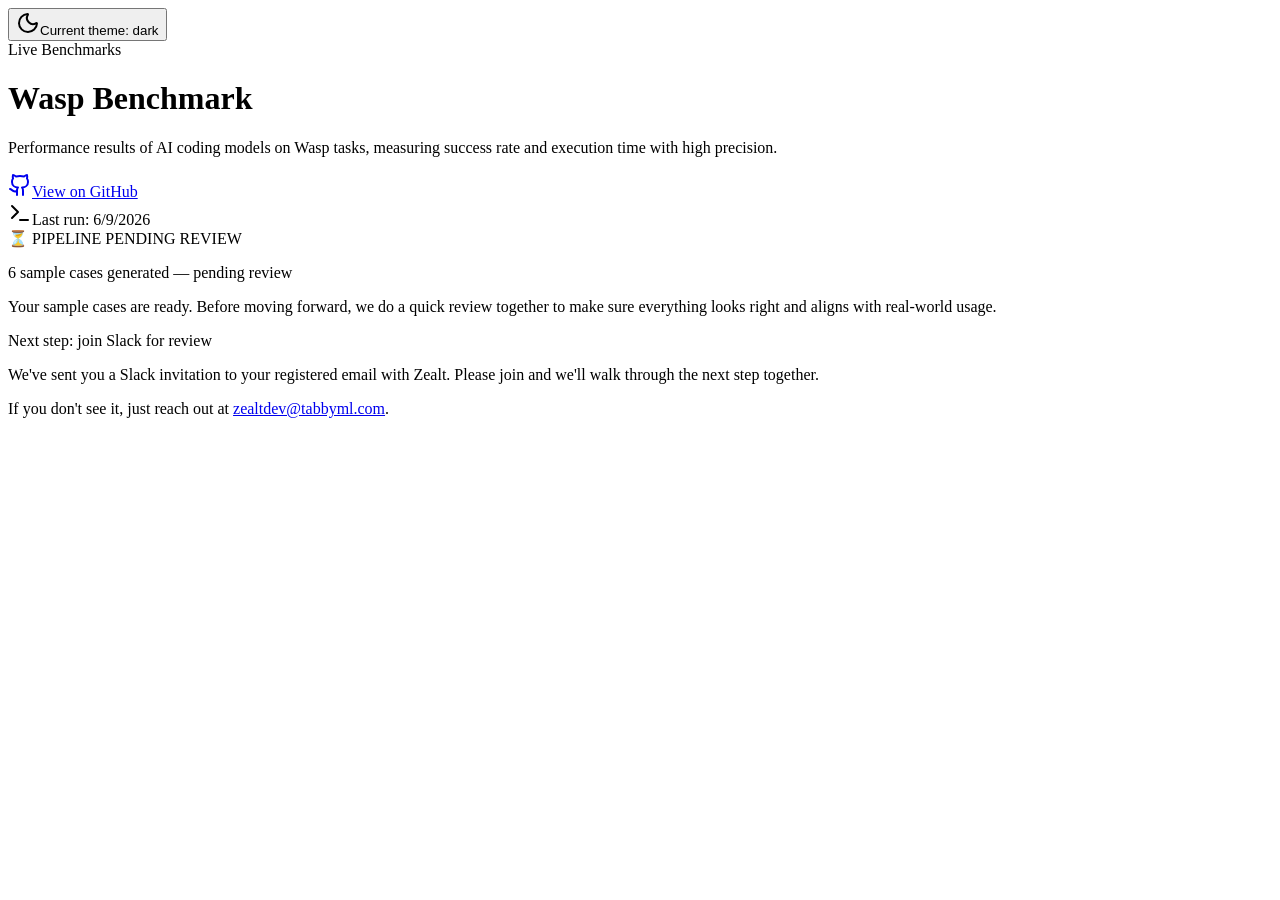
==== commit 2d06d38c: "Deploying to gh-pages from @ test-organization-2026/wasp-benchmark@2d43a0f000f68861a03d835c0d9bfe280" ====
--- a/index.html
+++ b/index.html
@@ -1 +1 @@
-<!DOCTYPE html><!--jgFfBj3mAhxTTeyWdhba9--><html lang="en"><head><meta charSet="utf-8"/><meta name="viewport" content="width=device-width, initial-scale=1"/><link rel="preload" href="/wasp-benchmark/_next/static/media/83afe278b6a6bb3c-s.p.3a6ba036.woff2" as="font" crossorigin="" type="font/woff2"/><link rel="stylesheet" href="/wasp-benchmark/_next/static/chunks/8d80139e6c5729e7.css" data-precedence="next"/><link rel="preload" as="script" fetchPriority="low" href="/wasp-benchmark/_next/static/chunks/0ef3b364bab9d974.js"/><script src="/wasp-benchmark/_next/static/chunks/8454fc88ab67fb98.js" async=""></script><script src="/wasp-benchmark/_next/static/chunks/97a43eea315896e1.js" async=""></script><script src="/wasp-benchmark/_next/static/chunks/25234ff9578e6619.js" async=""></script><script src="/wasp-benchmark/_next/static/chunks/turbopack-b6da307db94c0ec1.js" async=""></script><script src="/wasp-benchmark/_next/static/chunks/ca023ad85cd7aeee.js" async=""></script><script src="/wasp-benchmark/_next/static/chunks/2ad5122eae704b1a.js" async=""></script><script src="/wasp-benchmark/_next/static/chunks/d2c13bb33c4fcd54.js" async=""></script><script src="/wasp-benchmark/_next/static/chunks/c21188132e0e0d48.js" async=""></script><script src="/wasp-benchmark/_next/static/chunks/bde7f83092bf8f04.js" async=""></script><meta name="next-size-adjust" content=""/><title>Wasp Benchmark</title><meta name="description" content="Performance results of AI coding models on Wasp tasks, measuring success rate and execution time with high precision."/><script src="/wasp-benchmark/_next/static/chunks/a6dad97d9634a72d.js" noModule=""></script></head><body class="inter_5972bc34-module__OU16Qa__className antialiased"><div hidden=""><!--$--><!--/$--></div><script>((a,b,c,d,e,f,g,h)=>{let i=document.documentElement,j=["light","dark"];function k(b){var c;(Array.isArray(a)?a:[a]).forEach(a=>{let c="class"===a,d=c&&f?e.map(a=>f[a]||a):e;c?(i.classList.remove(...d),i.classList.add(f&&f[b]?f[b]:b)):i.setAttribute(a,b)}),c=b,h&&j.includes(c)&&(i.style.colorScheme=c)}if(d)k(d);else try{let a=localStorage.getItem(b)||c,d=g&&"system"===a?window.matchMedia("(prefers-color-scheme: dark)").matches?"dark":"light":a;k(d)}catch(a){}})("class","theme","dark",null,["light","dark"],null,true,false)</script><div class="fixed right-4 top-6 z-50 sm:top-8"><button data-slot="button" data-variant="outline" data-size="icon-sm" class="inline-flex shrink-0 items-center justify-center gap-2 text-sm font-medium whitespace-nowrap transition-all outline-none focus-visible:border-ring focus-visible:ring-[3px] focus-visible:ring-ring/50 disabled:pointer-events-none disabled:opacity-50 aria-invalid:border-destructive aria-invalid:ring-destructive/20 dark:aria-invalid:ring-destructive/40 [&amp;_svg]:pointer-events-none [&amp;_svg]:shrink-0 [&amp;_svg:not([class*=&#x27;size-&#x27;])]:size-4 border hover:bg-accent hover:text-accent-foreground dark:border-input dark:bg-input/30 dark:hover:bg-input/50 size-8 cursor-pointer rounded-full border-border/70 bg-background/90 shadow-sm backdrop-blur supports-backdrop-filter:bg-background/70" type="button" aria-label="Switch to light theme"><svg xmlns="http://www.w3.org/2000/svg" width="24" height="24" viewBox="0 0 24 24" fill="none" stroke="currentColor" stroke-width="2" stroke-linecap="round" stroke-linejoin="round" class="lucide lucide-moon h-4 w-4" aria-hidden="true"><path d="M20.985 12.486a9 9 0 1 1-9.473-9.472c.405-.022.617.46.402.803a6 6 0 0 0 8.268 8.268c.344-.215.825-.004.803.401"></path></svg><span class="sr-only">Current theme: <!-- -->dark</span></button></div><div class="min-h-screen bg-background text-foreground font-sans selection:bg-primary/20"><div class="fixed inset-0 -z-10 h-full w-full bg-background bg-[radial-gradient(#2a2a2a_1px,transparent_1px)] [background-size:16px_16px] [mask-image:radial-gradient(ellipse_50%_50%_at_50%_50%,#000_70%,transparent_100%)] opacity-20 dark:opacity-40"></div><div class="container mx-auto px-4 py-16 max-w-6xl"><div class="text-center mb-16 space-y-6"><div class="inline-flex items-center justify-center p-1.5 rounded-full bg-secondary/50 backdrop-blur-sm border border-border mb-4"><span class="flex h-2 w-2 rounded-full bg-emerald-500 mx-2 animate-pulse"></span><span class="text-xs font-medium px-2">Live Benchmarks</span></div><h1 class="text-5xl md:text-7xl font-bold tracking-tight bg-clip-text text-transparent bg-gradient-to-b from-foreground to-foreground/50 pb-2">Wasp Benchmark</h1><p class="text-lg text-muted-foreground max-w-2xl mx-auto leading-relaxed">Performance results of AI coding models on Wasp tasks, measuring success rate and execution time with high precision.</p><div class="flex flex-wrap items-center justify-center gap-x-6 gap-y-3 text-sm text-muted-foreground pt-4"><a href="https://github.com/test-organization-2026/wasp-benchmark" target="_blank" rel="noopener noreferrer" class="flex w-full sm:w-auto items-center justify-center gap-2 hover:text-primary transition-colors"><svg xmlns="http://www.w3.org/2000/svg" width="24" height="24" viewBox="0 0 24 24" fill="none" stroke="currentColor" stroke-width="2" stroke-linecap="round" stroke-linejoin="round" class="lucide lucide-github w-4 h-4" aria-hidden="true"><path d="M15 22v-4a4.8 4.8 0 0 0-1-3.5c3 0 6-2 6-5.5.08-1.25-.27-2.48-1-3.5.28-1.15.28-2.35 0-3.5 0 0-1 0-3 1.5-2.64-.5-5.36-.5-8 0C6 2 5 2 5 2c-.3 1.15-.3 2.35 0 3.5A5.403 5.403 0 0 0 4 9c0 3.5 3 5.5 6 5.5-.39.49-.68 1.05-.85 1.65-.17.6-.22 1.23-.15 1.85v4"></path><path d="M9 18c-4.51 2-5-2-7-2"></path></svg><span>View on GitHub</span></a><div class="hidden h-4 w-px bg-border sm:block"></div><span class="flex w-full sm:w-auto items-center justify-center gap-2"><svg xmlns="http://www.w3.org/2000/svg" width="24" height="24" viewBox="0 0 24 24" fill="none" stroke="currentColor" stroke-width="2" stroke-linecap="round" stroke-linejoin="round" class="lucide lucide-terminal w-4 h-4" aria-hidden="true"><path d="M12 19h8"></path><path d="m4 17 6-6-6-6"></path></svg><span>Last run: <!-- -->4/2/2026</span></span></div></div><div class="relative overflow-hidden rounded-2xl border border-primary/30 bg-gradient-to-br from-primary/10 via-card/90 to-background/90 px-5 pb-10 pt-6 text-center shadow-[0_0_0_1px_hsl(var(--primary)/0.18),0_28px_72px_-32px_hsl(var(--foreground)/0.45)] backdrop-blur-sm sm:px-8 sm:pb-14 sm:pt-8"><div class="pointer-events-none absolute -right-16 -top-16 h-36 w-36 rounded-full bg-primary/20 blur-3xl sm:-right-14 sm:-top-14 sm:h-40 sm:w-40"></div><div class="pointer-events-none absolute -left-20 bottom-0 h-32 w-32 rounded-full bg-foreground/10 blur-3xl sm:h-36 sm:w-36"></div><div class="relative mx-auto mb-8 inline-flex items-center rounded-full border border-primary/40 bg-primary/15 px-3 py-1 text-xs font-semibold tracking-[0.12em] text-foreground sm:text-sm sm:tracking-[0.16em]">⏳ PIPELINE PENDING REVIEW</div><p class="relative mx-auto max-w-2xl px-4 text-center text-lg font-semibold tracking-wide text-foreground sm:px-5 sm:text-xl">0<!-- --> sample cases generated — pending review</p><p class="relative mx-auto mt-2 max-w-2xl px-4 text-left text-sm leading-relaxed text-muted-foreground sm:px-5">Your sample cases are ready. Before moving forward, we do a quick review together to make sure everything looks right and aligns with real-world usage.</p><div class="relative mx-auto mt-8 max-w-2xl rounded-xl bg-primary/10 px-4 py-4 text-left sm:px-5"><p class="text-base font-semibold text-foreground sm:text-lg text-center">Next step: join Slack for review</p><p class="mt-1 text-sm leading-relaxed text-muted-foreground">We&#x27;ve sent you a Slack invitation to your registered email with Zealt. Please join and we&#x27;ll walk through the next step together.</p><p class="mt-3 text-xs text-muted-foreground">If you don&#x27;t see it, just reach out at<!-- --> <a href="mailto:zealtdev@tabbyml.com" class="font-normal text-foreground underline decoration-primary/60 underline-offset-4 hover:text-primary transition-colors">zealtdev@tabbyml.com</a>.</p></div></div></div></div><!--$--><!--/$--><script src="/wasp-benchmark/_next/static/chunks/0ef3b364bab9d974.js" id="_R_" async=""></script><script>(self.__next_f=self.__next_f||[]).push([0])</script><script>self.__next_f.push([1,"1:\"$Sreact.fragment\"\n2:I[47618,[\"/wasp-benchmark/_next/static/chunks/ca023ad85cd7aeee.js\",\"/wasp-benchmark/_next/static/chunks/2ad5122eae704b1a.js\"],\"AppQueryProvider\"]\n3:I[20416,[\"/wasp-benchmark/_next/static/chunks/ca023ad85cd7aeee.js\",\"/wasp-benchmark/_next/static/chunks/2ad5122eae704b1a.js\"],\"ThemeProvider\"]\n4:I[63155,[\"/wasp-benchmark/_next/static/chunks/ca023ad85cd7aeee.js\",\"/wasp-benchmark/_next/static/chunks/2ad5122eae704b1a.js\"],\"ThemeToggle\"]\n5:I[36064,[\"/wasp-benchmark/_next/static/chunks/d2c13bb33c4fcd54.js\",\"/wasp-benchmark/_next/static/chunks/c21188132e0e0d48.js\"],\"default\"]\n6:I[81497,[\"/wasp-benchmark/_next/static/chunks/d2c13bb33c4fcd54.js\",\"/wasp-benchmark/_next/static/chunks/c21188132e0e0d48.js\"],\"default\"]\nc:I[9986,[\"/wasp-benchmark/_next/static/chunks/d2c13bb33c4fcd54.js\",\"/wasp-benchmark/_next/static/chunks/c21188132e0e0d48.js\"],\"default\"]\n:HL[\"/wasp-benchmark/_next/static/chunks/8d80139e6c5729e7.css\",\"style\"]\n:HL[\"/wasp-benchmark/_next/static/media/83afe278b6a6bb3c-s.p.3a6ba036.woff2\",\"font\",{\"crossOrigin\":\"\",\"type\":\"font/woff2\"}]\n"])</script><script>self.__next_f.push([1,"0:{\"P\":null,\"b\":\"jgFfBj3mAhxTTeyWdhba9\",\"c\":[\"\",\"\"],\"q\":\"\",\"i\":false,\"f\":[[[\"\",{\"children\":[\"(home)\",{\"children\":[\"__PAGE__\",{}]}]},\"$undefined\",\"$undefined\",true],[[\"$\",\"$1\",\"c\",{\"children\":[[[\"$\",\"link\",\"0\",{\"rel\":\"stylesheet\",\"href\":\"/wasp-benchmark/_next/static/chunks/8d80139e6c5729e7.css\",\"precedence\":\"next\",\"crossOrigin\":\"$undefined\",\"nonce\":\"$undefined\"}],[\"$\",\"script\",\"script-0\",{\"src\":\"/wasp-benchmark/_next/static/chunks/ca023ad85cd7aeee.js\",\"async\":true,\"nonce\":\"$undefined\"}],[\"$\",\"script\",\"script-1\",{\"src\":\"/wasp-benchmark/_next/static/chunks/2ad5122eae704b1a.js\",\"async\":true,\"nonce\":\"$undefined\"}]],[\"$\",\"html\",null,{\"lang\":\"en\",\"suppressHydrationWarning\":true,\"children\":[\"$\",\"body\",null,{\"className\":\"inter_5972bc34-module__OU16Qa__className antialiased\",\"children\":[\"$\",\"$L2\",null,{\"children\":[\"$\",\"$L3\",null,{\"defaultTheme\":\"dark\",\"children\":[[\"$\",\"div\",null,{\"className\":\"fixed right-4 top-6 z-50 sm:top-8\",\"children\":[\"$\",\"$L4\",null,{}]}],[\"$\",\"$L5\",null,{\"parallelRouterKey\":\"children\",\"error\":\"$undefined\",\"errorStyles\":\"$undefined\",\"errorScripts\":\"$undefined\",\"template\":[\"$\",\"$L6\",null,{}],\"templateStyles\":\"$undefined\",\"templateScripts\":\"$undefined\",\"notFound\":[[[\"$\",\"title\",null,{\"children\":\"404: This page could not be found.\"}],[\"$\",\"div\",null,{\"style\":{\"fontFamily\":\"system-ui,\\\"Segoe UI\\\",Roboto,Helvetica,Arial,sans-serif,\\\"Apple Color Emoji\\\",\\\"Segoe UI Emoji\\\"\",\"height\":\"100vh\",\"textAlign\":\"center\",\"display\":\"flex\",\"flexDirection\":\"column\",\"alignItems\":\"center\",\"justifyContent\":\"center\"},\"children\":[\"$\",\"div\",null,{\"children\":[[\"$\",\"style\",null,{\"dangerouslySetInnerHTML\":{\"__html\":\"body{color:#000;background:#fff;margin:0}.next-error-h1{border-right:1px solid rgba(0,0,0,.3)}@media (prefers-color-scheme:dark){body{color:#fff;background:#000}.next-error-h1{border-right:1px solid rgba(255,255,255,.3)}}\"}}],[\"$\",\"h1\",null,{\"className\":\"next-error-h1\",\"style\":{\"display\":\"inline-block\",\"margin\":\"0 20px 0 0\",\"padding\":\"0 23px 0 0\",\"fontSize\":24,\"fontWeight\":500,\"verticalAlign\":\"top\",\"lineHeight\":\"49px\"},\"children\":404}],[\"$\",\"div\",null,{\"style\":{\"display\":\"inline-block\"},\"children\":[\"$\",\"h2\",null,{\"style\":{\"fontSize\":14,\"fontWeight\":400,\"lineHeight\":\"49px\",\"margin\":0},\"children\":\"This page could not be found.\"}]}]]}]}]],[]],\"forbidden\":\"$undefined\",\"unauthorized\":\"$undefined\"}]]}]}]}]}]]}],{\"children\":[[\"$\",\"$1\",\"c\",{\"children\":[null,[\"$\",\"$L5\",null,{\"parallelRouterKey\":\"children\",\"error\":\"$undefined\",\"errorStyles\":\"$undefined\",\"errorScripts\":\"$undefined\",\"template\":[\"$\",\"$L6\",null,{}],\"templateStyles\":\"$undefined\",\"templateScripts\":\"$undefined\",\"notFound\":[[[\"$\",\"title\",null,{\"children\":\"404: This page could not be found.\"}],[\"$\",\"div\",null,{\"style\":\"$0:f:0:1:0:props:children:1:props:children:props:children:props:children:props:children:1:props:notFound:0:1:props:style\",\"children\":[\"$\",\"div\",null,{\"children\":[[\"$\",\"style\",null,{\"dangerouslySetInnerHTML\":{\"__html\":\"body{color:#000;background:#fff;margin:0}.next-error-h1{border-right:1px solid rgba(0,0,0,.3)}@media (prefers-color-scheme:dark){body{color:#fff;background:#000}.next-error-h1{border-right:1px solid rgba(255,255,255,.3)}}\"}}],[\"$\",\"h1\",null,{\"className\":\"next-error-h1\",\"style\":\"$0:f:0:1:0:props:children:1:props:children:props:children:props:children:props:children:1:props:notFound:0:1:props:children:props:children:1:props:style\",\"children\":404}],[\"$\",\"div\",null,{\"style\":\"$0:f:0:1:0:props:children:1:props:children:props:children:props:children:props:children:1:props:notFound:0:1:props:children:props:children:2:props:style\",\"children\":[\"$\",\"h2\",null,{\"style\":\"$0:f:0:1:0:props:children:1:props:children:props:children:props:children:props:children:1:props:notFound:0:1:props:children:props:children:2:props:children:props:style\",\"children\":\"This page could not be found.\"}]}]]}]}]],[]],\"forbidden\":\"$undefined\",\"unauthorized\":\"$undefined\"}]]}],{\"children\":[[\"$\",\"$1\",\"c\",{\"children\":[[\"$\",\"div\",null,{\"className\":\"min-h-screen bg-background text-foreground font-sans selection:bg-primary/20\",\"children\":[[\"$\",\"div\",null,{\"className\":\"fixed inset-0 -z-10 h-full w-full bg-background bg-[radial-gradient(#2a2a2a_1px,transparent_1px)] [background-size:16px_16px] [mask-image:radial-gradient(ellipse_50%_50%_at_50%_50%,#000_70%,transparent_100%)] opacity-20 dark:opacity-40\"}],[\"$\",\"div\",null,{\"className\":\"container mx-auto px-4 py-16 max-w-6xl\",\"children\":[[\"$\",\"div\",null,{\"className\":\"text-center mb-16 space-y-6\",\"children\":[[\"$\",\"div\",null,{\"className\":\"inline-flex items-center justify-center p-1.5 rounded-full bg-secondary/50 backdrop-blur-sm border border-border mb-4\",\"children\":[[\"$\",\"span\",null,{\"className\":\"flex h-2 w-2 rounded-full bg-emerald-500 mx-2 animate-pulse\"}],[\"$\",\"span\",null,{\"className\":\"text-xs font-medium px-2\",\"children\":\"Live Benchmarks\"}]]}],[\"$\",\"h1\",null,{\"className\":\"text-5xl md:text-7xl font-bold tracking-tight bg-clip-text text-transparent bg-gradient-to-b from-foreground to-foreground/50 pb-2\",\"children\":\"Wasp Benchmark\"}],[\"$\",\"p\",null,{\"className\":\"text-lg text-muted-foreground max-w-2xl mx-auto leading-relaxed\",\"children\":\"Performance results of AI coding models on Wasp tasks, measuring success rate and execution time with high precision.\"}],\"$L7\"]}],\"$L8\"]}]]}],[\"$L9\"],\"$La\"]}],{},null,false,false]},null,false,false]},null,false,false],\"$Lb\",false]],\"m\":\"$undefined\",\"G\":[\"$c\",[]],\"S\":true}\n"])</script><script>self.__next_f.push([1,"d:I[75049,[\"/wasp-benchmark/_next/static/chunks/d2c13bb33c4fcd54.js\",\"/wasp-benchmark/_next/static/chunks/c21188132e0e0d48.js\"],\"OutletBoundary\"]\ne:\"$Sreact.suspense\"\n10:I[75049,[\"/wasp-benchmark/_next/static/chunks/d2c13bb33c4fcd54.js\",\"/wasp-benchmark/_next/static/chunks/c21188132e0e0d48.js\"],\"ViewportBoundary\"]\n12:I[75049,[\"/wasp-benchmark/_next/static/chunks/d2c13bb33c4fcd54.js\",\"/wasp-benchmark/_next/static/chunks/c21188132e0e0d48.js\"],\"MetadataBoundary\"]\n"])</script><script>self.__next_f.push([1,"7:[\"$\",\"div\",null,{\"className\":\"flex flex-wrap items-center justify-center gap-x-6 gap-y-3 text-sm text-muted-foreground pt-4\",\"children\":[[\"$\",\"a\",null,{\"href\":\"https://github.com/test-organization-2026/wasp-benchmark\",\"target\":\"_blank\",\"rel\":\"noopener noreferrer\",\"className\":\"flex w-full sm:w-auto items-center justify-center gap-2 hover:text-primary transition-colors\",\"children\":[[\"$\",\"svg\",null,{\"ref\":\"$undefined\",\"xmlns\":\"http://www.w3.org/2000/svg\",\"width\":24,\"height\":24,\"viewBox\":\"0 0 24 24\",\"fill\":\"none\",\"stroke\":\"currentColor\",\"strokeWidth\":2,\"strokeLinecap\":\"round\",\"strokeLinejoin\":\"round\",\"className\":\"lucide lucide-github w-4 h-4\",\"aria-hidden\":\"true\",\"children\":[[\"$\",\"path\",\"tonef\",{\"d\":\"M15 22v-4a4.8 4.8 0 0 0-1-3.5c3 0 6-2 6-5.5.08-1.25-.27-2.48-1-3.5.28-1.15.28-2.35 0-3.5 0 0-1 0-3 1.5-2.64-.5-5.36-.5-8 0C6 2 5 2 5 2c-.3 1.15-.3 2.35 0 3.5A5.403 5.403 0 0 0 4 9c0 3.5 3 5.5 6 5.5-.39.49-.68 1.05-.85 1.65-.17.6-.22 1.23-.15 1.85v4\"}],[\"$\",\"path\",\"9comsn\",{\"d\":\"M9 18c-4.51 2-5-2-7-2\"}],\"$undefined\"]}],[\"$\",\"span\",null,{\"children\":\"View on GitHub\"}]]}],false,[\"$\",\"div\",null,{\"className\":\"hidden h-4 w-px bg-border sm:block\"}],[\"$\",\"span\",null,{\"className\":\"flex w-full sm:w-auto items-center justify-center gap-2\",\"children\":[[\"$\",\"svg\",null,{\"ref\":\"$undefined\",\"xmlns\":\"http://www.w3.org/2000/svg\",\"width\":24,\"height\":24,\"viewBox\":\"0 0 24 24\",\"fill\":\"none\",\"stroke\":\"currentColor\",\"strokeWidth\":2,\"strokeLinecap\":\"round\",\"strokeLinejoin\":\"round\",\"className\":\"lucide lucide-terminal w-4 h-4\",\"aria-hidden\":\"true\",\"children\":[[\"$\",\"path\",\"baeox8\",{\"d\":\"M12 19h8\"}],[\"$\",\"path\",\"1yngyt\",{\"d\":\"m4 17 6-6-6-6\"}],\"$undefined\"]}],[\"$\",\"span\",null,{\"children\":[\"Last run: \",\"4/2/2026\"]}]]}]]}]\n"])</script><script>self.__next_f.push([1,"8:[\"$\",\"div\",null,{\"className\":\"relative overflow-hidden rounded-2xl border border-primary/30 bg-gradient-to-br from-primary/10 via-card/90 to-background/90 px-5 pb-10 pt-6 text-center shadow-[0_0_0_1px_hsl(var(--primary)/0.18),0_28px_72px_-32px_hsl(var(--foreground)/0.45)] backdrop-blur-sm sm:px-8 sm:pb-14 sm:pt-8\",\"children\":[[\"$\",\"div\",null,{\"className\":\"pointer-events-none absolute -right-16 -top-16 h-36 w-36 rounded-full bg-primary/20 blur-3xl sm:-right-14 sm:-top-14 sm:h-40 sm:w-40\"}],[\"$\",\"div\",null,{\"className\":\"pointer-events-none absolute -left-20 bottom-0 h-32 w-32 rounded-full bg-foreground/10 blur-3xl sm:h-36 sm:w-36\"}],[\"$\",\"div\",null,{\"className\":\"relative mx-auto mb-8 inline-flex items-center rounded-full border border-primary/40 bg-primary/15 px-3 py-1 text-xs font-semibold tracking-[0.12em] text-foreground sm:text-sm sm:tracking-[0.16em]\",\"children\":\"⏳ PIPELINE PENDING REVIEW\"}],[\"$\",\"p\",null,{\"className\":\"relative mx-auto max-w-2xl px-4 text-center text-lg font-semibold tracking-wide text-foreground sm:px-5 sm:text-xl\",\"children\":[0,\" sample cases generated — pending review\"]}],[\"$\",\"p\",null,{\"className\":\"relative mx-auto mt-2 max-w-2xl px-4 text-left text-sm leading-relaxed text-muted-foreground sm:px-5\",\"children\":\"Your sample cases are ready. Before moving forward, we do a quick review together to make sure everything looks right and aligns with real-world usage.\"}],[\"$\",\"div\",null,{\"className\":\"relative mx-auto mt-8 max-w-2xl rounded-xl bg-primary/10 px-4 py-4 text-left sm:px-5\",\"children\":[[\"$\",\"p\",null,{\"className\":\"text-base font-semibold text-foreground sm:text-lg text-center\",\"children\":\"Next step: join Slack for review\"}],[\"$\",\"p\",null,{\"className\":\"mt-1 text-sm leading-relaxed text-muted-foreground\",\"children\":\"We've sent you a Slack invitation to your registered email with Zealt. Please join and we'll walk through the next step together.\"}],[\"$\",\"p\",null,{\"className\":\"mt-3 text-xs text-muted-foreground\",\"children\":[\"If you don't see it, just reach out at\",\" \",[\"$\",\"a\",null,{\"href\":\"mailto:zealtdev@tabbyml.com\",\"className\":\"font-normal text-foreground underline decoration-primary/60 underline-offset-4 hover:text-primary transition-colors\",\"children\":\"zealtdev@tabbyml.com\"}],\".\"]}]]}]]}]\n"])</script><script>self.__next_f.push([1,"9:[\"$\",\"script\",\"script-0\",{\"src\":\"/wasp-benchmark/_next/static/chunks/bde7f83092bf8f04.js\",\"async\":true,\"nonce\":\"$undefined\"}]\na:[\"$\",\"$Ld\",null,{\"children\":[\"$\",\"$e\",null,{\"name\":\"Next.MetadataOutlet\",\"children\":\"$@f\"}]}]\nb:[\"$\",\"$1\",\"h\",{\"children\":[null,[\"$\",\"$L10\",null,{\"children\":\"$L11\"}],[\"$\",\"div\",null,{\"hidden\":true,\"children\":[\"$\",\"$L12\",null,{\"children\":[\"$\",\"$e\",null,{\"name\":\"Next.Metadata\",\"children\":\"$L13\"}]}]}],[\"$\",\"meta\",null,{\"name\":\"next-size-adjust\",\"content\":\"\"}]]}]\n"])</script><script>self.__next_f.push([1,"11:[[\"$\",\"meta\",\"0\",{\"charSet\":\"utf-8\"}],[\"$\",\"meta\",\"1\",{\"name\":\"viewport\",\"content\":\"width=device-width, initial-scale=1\"}]]\n"])</script><script>self.__next_f.push([1,"f:null\n13:[[\"$\",\"title\",\"0\",{\"children\":\"Wasp Benchmark\"}],[\"$\",\"meta\",\"1\",{\"name\":\"description\",\"content\":\"Performance results of AI coding models on Wasp tasks, measuring success rate and execution time with high precision.\"}]]\n"])</script></body></html>+<!DOCTYPE html><!--oRcfesraKm_OOB0WLxtDN--><html lang="en"><head><meta charSet="utf-8"/><meta name="viewport" content="width=device-width, initial-scale=1"/><link rel="preload" href="/wasp-benchmark/_next/static/media/83afe278b6a6bb3c-s.p.3a6ba036.woff2" as="font" crossorigin="" type="font/woff2"/><link rel="stylesheet" href="/wasp-benchmark/_next/static/chunks/29c80e0ec759ef35.css" data-precedence="next"/><link rel="preload" as="script" fetchPriority="low" href="/wasp-benchmark/_next/static/chunks/0ef3b364bab9d974.js"/><script src="/wasp-benchmark/_next/static/chunks/8454fc88ab67fb98.js" async=""></script><script src="/wasp-benchmark/_next/static/chunks/97a43eea315896e1.js" async=""></script><script src="/wasp-benchmark/_next/static/chunks/25234ff9578e6619.js" async=""></script><script src="/wasp-benchmark/_next/static/chunks/turbopack-b6da307db94c0ec1.js" async=""></script><script src="/wasp-benchmark/_next/static/chunks/babff0e7418ab052.js" async=""></script><script src="/wasp-benchmark/_next/static/chunks/3ecbb78a8ff87549.js" async=""></script><script src="/wasp-benchmark/_next/static/chunks/d2c13bb33c4fcd54.js" async=""></script><script src="/wasp-benchmark/_next/static/chunks/c21188132e0e0d48.js" async=""></script><script src="/wasp-benchmark/_next/static/chunks/5fb8618f47c1bb06.js" async=""></script><meta name="next-size-adjust" content=""/><title>Wasp Benchmark</title><meta name="description" content="Performance results of AI coding models on Wasp tasks, measuring success rate and execution time with high precision."/><script src="/wasp-benchmark/_next/static/chunks/a6dad97d9634a72d.js" noModule=""></script></head><body class="inter_5972bc34-module__OU16Qa__className antialiased"><div hidden=""><!--$--><!--/$--></div><script>((a,b,c,d,e,f,g,h)=>{let i=document.documentElement,j=["light","dark"];function k(b){var c;(Array.isArray(a)?a:[a]).forEach(a=>{let c="class"===a,d=c&&f?e.map(a=>f[a]||a):e;c?(i.classList.remove(...d),i.classList.add(f&&f[b]?f[b]:b)):i.setAttribute(a,b)}),c=b,h&&j.includes(c)&&(i.style.colorScheme=c)}if(d)k(d);else try{let a=localStorage.getItem(b)||c,d=g&&"system"===a?window.matchMedia("(prefers-color-scheme: dark)").matches?"dark":"light":a;k(d)}catch(a){}})("class","theme","dark",null,["light","dark"],null,true,false)</script><div class="fixed right-4 top-6 z-50 sm:top-8"><button data-slot="button" data-variant="outline" data-size="icon-sm" class="inline-flex shrink-0 items-center justify-center gap-2 text-sm font-medium whitespace-nowrap transition-all outline-none focus-visible:border-ring focus-visible:ring-[3px] focus-visible:ring-ring/50 disabled:pointer-events-none disabled:opacity-50 aria-invalid:border-destructive aria-invalid:ring-destructive/20 dark:aria-invalid:ring-destructive/40 [&amp;_svg]:pointer-events-none [&amp;_svg]:shrink-0 [&amp;_svg:not([class*=&#x27;size-&#x27;])]:size-4 border hover:bg-accent hover:text-accent-foreground dark:border-input dark:bg-input/30 dark:hover:bg-input/50 size-8 cursor-pointer rounded-full border-border/70 bg-background/90 shadow-sm backdrop-blur supports-backdrop-filter:bg-background/70" type="button" aria-label="Switch to light theme"><svg xmlns="http://www.w3.org/2000/svg" width="24" height="24" viewBox="0 0 24 24" fill="none" stroke="currentColor" stroke-width="2" stroke-linecap="round" stroke-linejoin="round" class="lucide lucide-moon h-4 w-4" aria-hidden="true"><path d="M20.985 12.486a9 9 0 1 1-9.473-9.472c.405-.022.617.46.402.803a6 6 0 0 0 8.268 8.268c.344-.215.825-.004.803.401"></path></svg><span class="sr-only">Current theme: <!-- -->dark</span></button></div><div class="min-h-screen bg-background text-foreground font-sans selection:bg-primary/20"><div class="fixed inset-0 -z-10 h-full w-full bg-background bg-[radial-gradient(#2a2a2a_1px,transparent_1px)] [background-size:16px_16px] [mask-image:radial-gradient(ellipse_50%_50%_at_50%_50%,#000_70%,transparent_100%)] opacity-20 dark:opacity-40"></div><div class="container mx-auto px-4 py-16 max-w-6xl"><div class="text-center mb-16 space-y-6"><div class="inline-flex items-center justify-center p-1.5 rounded-full bg-secondary/50 backdrop-blur-sm border border-border mb-4"><span class="flex h-2 w-2 rounded-full bg-emerald-500 mx-2 animate-pulse"></span><span class="text-xs font-medium px-2">Live Benchmarks</span></div><h1 class="text-5xl md:text-7xl font-bold tracking-tight bg-clip-text text-transparent bg-gradient-to-b from-foreground to-foreground/50 pb-2">Wasp Benchmark</h1><p class="text-lg text-muted-foreground max-w-2xl mx-auto leading-relaxed">Performance results of AI coding models on Wasp tasks, measuring success rate and execution time with high precision.</p><div class="flex flex-wrap items-center justify-center gap-x-6 gap-y-3 text-sm text-muted-foreground pt-4"><a href="https://github.com/test-organization-2026/wasp-benchmark" target="_blank" rel="noopener noreferrer" class="flex w-full sm:w-auto items-center justify-center gap-2 hover:text-primary transition-colors"><svg xmlns="http://www.w3.org/2000/svg" width="24" height="24" viewBox="0 0 24 24" fill="none" stroke="currentColor" stroke-width="2" stroke-linecap="round" stroke-linejoin="round" class="lucide lucide-github w-4 h-4" aria-hidden="true"><path d="M15 22v-4a4.8 4.8 0 0 0-1-3.5c3 0 6-2 6-5.5.08-1.25-.27-2.48-1-3.5.28-1.15.28-2.35 0-3.5 0 0-1 0-3 1.5-2.64-.5-5.36-.5-8 0C6 2 5 2 5 2c-.3 1.15-.3 2.35 0 3.5A5.403 5.403 0 0 0 4 9c0 3.5 3 5.5 6 5.5-.39.49-.68 1.05-.85 1.65-.17.6-.22 1.23-.15 1.85v4"></path><path d="M9 18c-4.51 2-5-2-7-2"></path></svg><span>View on GitHub</span></a><div class="hidden h-4 w-px bg-border sm:block"></div><span class="flex w-full sm:w-auto items-center justify-center gap-2"><svg xmlns="http://www.w3.org/2000/svg" width="24" height="24" viewBox="0 0 24 24" fill="none" stroke="currentColor" stroke-width="2" stroke-linecap="round" stroke-linejoin="round" class="lucide lucide-terminal w-4 h-4" aria-hidden="true"><path d="M12 19h8"></path><path d="m4 17 6-6-6-6"></path></svg><span>Last run: <!-- -->6/9/2026</span></span></div></div><div class="relative overflow-hidden rounded-2xl border border-primary/30 bg-gradient-to-br from-primary/10 via-card/90 to-background/90 px-5 pb-10 pt-6 text-center shadow-[0_0_0_1px_hsl(var(--primary)/0.18),0_28px_72px_-32px_hsl(var(--foreground)/0.45)] backdrop-blur-sm sm:px-8 sm:pb-14 sm:pt-8"><div class="pointer-events-none absolute -right-16 -top-16 h-36 w-36 rounded-full bg-primary/20 blur-3xl sm:-right-14 sm:-top-14 sm:h-40 sm:w-40"></div><div class="pointer-events-none absolute -left-20 bottom-0 h-32 w-32 rounded-full bg-foreground/10 blur-3xl sm:h-36 sm:w-36"></div><div class="relative mx-auto mb-8 inline-flex items-center rounded-full border border-primary/40 bg-primary/15 px-3 py-1 text-xs font-semibold tracking-[0.12em] text-foreground sm:text-sm sm:tracking-[0.16em]">⏳ PIPELINE PENDING REVIEW</div><p class="relative mx-auto max-w-2xl px-4 text-center text-lg font-semibold tracking-wide text-foreground sm:px-5 sm:text-xl">6<!-- --> sample cases generated — pending review</p><p class="relative mx-auto mt-2 max-w-2xl px-4 text-left text-sm leading-relaxed text-muted-foreground sm:px-5">Your sample cases are ready. Before moving forward, we do a quick review together to make sure everything looks right and aligns with real-world usage.</p><div class="relative mx-auto mt-8 max-w-2xl rounded-xl bg-primary/10 px-4 py-4 text-left sm:px-5"><p class="text-base font-semibold text-foreground sm:text-lg text-center">Next step: join Slack for review</p><p class="mt-1 text-sm leading-relaxed text-muted-foreground">We&#x27;ve sent you a Slack invitation to your registered email with Zealt. Please join and we&#x27;ll walk through the next step together.</p><p class="mt-3 text-xs text-muted-foreground">If you don&#x27;t see it, just reach out at<!-- --> <a href="mailto:zealtdev@tabbyml.com" class="font-normal text-foreground underline decoration-primary/60 underline-offset-4 hover:text-primary transition-colors">zealtdev@tabbyml.com</a>.</p></div></div></div></div><!--$--><!--/$--><script src="/wasp-benchmark/_next/static/chunks/0ef3b364bab9d974.js" id="_R_" async=""></script><script>(self.__next_f=self.__next_f||[]).push([0])</script><script>self.__next_f.push([1,"1:\"$Sreact.fragment\"\n2:I[47618,[\"/wasp-benchmark/_next/static/chunks/babff0e7418ab052.js\",\"/wasp-benchmark/_next/static/chunks/3ecbb78a8ff87549.js\"],\"AppQueryProvider\"]\n3:I[20416,[\"/wasp-benchmark/_next/static/chunks/babff0e7418ab052.js\",\"/wasp-benchmark/_next/static/chunks/3ecbb78a8ff87549.js\"],\"ThemeProvider\"]\n4:I[63155,[\"/wasp-benchmark/_next/static/chunks/babff0e7418ab052.js\",\"/wasp-benchmark/_next/static/chunks/3ecbb78a8ff87549.js\"],\"ThemeToggle\"]\n5:I[36064,[\"/wasp-benchmark/_next/static/chunks/d2c13bb33c4fcd54.js\",\"/wasp-benchmark/_next/static/chunks/c21188132e0e0d48.js\"],\"default\"]\n6:I[81497,[\"/wasp-benchmark/_next/static/chunks/d2c13bb33c4fcd54.js\",\"/wasp-benchmark/_next/static/chunks/c21188132e0e0d48.js\"],\"default\"]\nc:I[9986,[\"/wasp-benchmark/_next/static/chunks/d2c13bb33c4fcd54.js\",\"/wasp-benchmark/_next/static/chunks/c21188132e0e0d48.js\"],\"default\"]\n:HL[\"/wasp-benchmark/_next/static/chunks/29c80e0ec759ef35.css\",\"style\"]\n:HL[\"/wasp-benchmark/_next/static/media/83afe278b6a6bb3c-s.p.3a6ba036.woff2\",\"font\",{\"crossOrigin\":\"\",\"type\":\"font/woff2\"}]\n"])</script><script>self.__next_f.push([1,"0:{\"P\":null,\"b\":\"oRcfesraKm_OOB0WLxtDN\",\"c\":[\"\",\"\"],\"q\":\"\",\"i\":false,\"f\":[[[\"\",{\"children\":[\"(home)\",{\"children\":[\"__PAGE__\",{}]}]},\"$undefined\",\"$undefined\",true],[[\"$\",\"$1\",\"c\",{\"children\":[[[\"$\",\"link\",\"0\",{\"rel\":\"stylesheet\",\"href\":\"/wasp-benchmark/_next/static/chunks/29c80e0ec759ef35.css\",\"precedence\":\"next\",\"crossOrigin\":\"$undefined\",\"nonce\":\"$undefined\"}],[\"$\",\"script\",\"script-0\",{\"src\":\"/wasp-benchmark/_next/static/chunks/babff0e7418ab052.js\",\"async\":true,\"nonce\":\"$undefined\"}],[\"$\",\"script\",\"script-1\",{\"src\":\"/wasp-benchmark/_next/static/chunks/3ecbb78a8ff87549.js\",\"async\":true,\"nonce\":\"$undefined\"}]],[\"$\",\"html\",null,{\"lang\":\"en\",\"suppressHydrationWarning\":true,\"children\":[\"$\",\"body\",null,{\"className\":\"inter_5972bc34-module__OU16Qa__className antialiased\",\"children\":[\"$\",\"$L2\",null,{\"children\":[\"$\",\"$L3\",null,{\"defaultTheme\":\"dark\",\"children\":[[\"$\",\"div\",null,{\"className\":\"fixed right-4 top-6 z-50 sm:top-8\",\"children\":[\"$\",\"$L4\",null,{}]}],[\"$\",\"$L5\",null,{\"parallelRouterKey\":\"children\",\"error\":\"$undefined\",\"errorStyles\":\"$undefined\",\"errorScripts\":\"$undefined\",\"template\":[\"$\",\"$L6\",null,{}],\"templateStyles\":\"$undefined\",\"templateScripts\":\"$undefined\",\"notFound\":[[[\"$\",\"title\",null,{\"children\":\"404: This page could not be found.\"}],[\"$\",\"div\",null,{\"style\":{\"fontFamily\":\"system-ui,\\\"Segoe UI\\\",Roboto,Helvetica,Arial,sans-serif,\\\"Apple Color Emoji\\\",\\\"Segoe UI Emoji\\\"\",\"height\":\"100vh\",\"textAlign\":\"center\",\"display\":\"flex\",\"flexDirection\":\"column\",\"alignItems\":\"center\",\"justifyContent\":\"center\"},\"children\":[\"$\",\"div\",null,{\"children\":[[\"$\",\"style\",null,{\"dangerouslySetInnerHTML\":{\"__html\":\"body{color:#000;background:#fff;margin:0}.next-error-h1{border-right:1px solid rgba(0,0,0,.3)}@media (prefers-color-scheme:dark){body{color:#fff;background:#000}.next-error-h1{border-right:1px solid rgba(255,255,255,.3)}}\"}}],[\"$\",\"h1\",null,{\"className\":\"next-error-h1\",\"style\":{\"display\":\"inline-block\",\"margin\":\"0 20px 0 0\",\"padding\":\"0 23px 0 0\",\"fontSize\":24,\"fontWeight\":500,\"verticalAlign\":\"top\",\"lineHeight\":\"49px\"},\"children\":404}],[\"$\",\"div\",null,{\"style\":{\"display\":\"inline-block\"},\"children\":[\"$\",\"h2\",null,{\"style\":{\"fontSize\":14,\"fontWeight\":400,\"lineHeight\":\"49px\",\"margin\":0},\"children\":\"This page could not be found.\"}]}]]}]}]],[]],\"forbidden\":\"$undefined\",\"unauthorized\":\"$undefined\"}]]}]}]}]}]]}],{\"children\":[[\"$\",\"$1\",\"c\",{\"children\":[null,[\"$\",\"$L5\",null,{\"parallelRouterKey\":\"children\",\"error\":\"$undefined\",\"errorStyles\":\"$undefined\",\"errorScripts\":\"$undefined\",\"template\":[\"$\",\"$L6\",null,{}],\"templateStyles\":\"$undefined\",\"templateScripts\":\"$undefined\",\"notFound\":[[[\"$\",\"title\",null,{\"children\":\"404: This page could not be found.\"}],[\"$\",\"div\",null,{\"style\":\"$0:f:0:1:0:props:children:1:props:children:props:children:props:children:props:children:1:props:notFound:0:1:props:style\",\"children\":[\"$\",\"div\",null,{\"children\":[[\"$\",\"style\",null,{\"dangerouslySetInnerHTML\":{\"__html\":\"body{color:#000;background:#fff;margin:0}.next-error-h1{border-right:1px solid rgba(0,0,0,.3)}@media (prefers-color-scheme:dark){body{color:#fff;background:#000}.next-error-h1{border-right:1px solid rgba(255,255,255,.3)}}\"}}],[\"$\",\"h1\",null,{\"className\":\"next-error-h1\",\"style\":\"$0:f:0:1:0:props:children:1:props:children:props:children:props:children:props:children:1:props:notFound:0:1:props:children:props:children:1:props:style\",\"children\":404}],[\"$\",\"div\",null,{\"style\":\"$0:f:0:1:0:props:children:1:props:children:props:children:props:children:props:children:1:props:notFound:0:1:props:children:props:children:2:props:style\",\"children\":[\"$\",\"h2\",null,{\"style\":\"$0:f:0:1:0:props:children:1:props:children:props:children:props:children:props:children:1:props:notFound:0:1:props:children:props:children:2:props:children:props:style\",\"children\":\"This page could not be found.\"}]}]]}]}]],[]],\"forbidden\":\"$undefined\",\"unauthorized\":\"$undefined\"}]]}],{\"children\":[[\"$\",\"$1\",\"c\",{\"children\":[[\"$\",\"div\",null,{\"className\":\"min-h-screen bg-background text-foreground font-sans selection:bg-primary/20\",\"children\":[[\"$\",\"div\",null,{\"className\":\"fixed inset-0 -z-10 h-full w-full bg-background bg-[radial-gradient(#2a2a2a_1px,transparent_1px)] [background-size:16px_16px] [mask-image:radial-gradient(ellipse_50%_50%_at_50%_50%,#000_70%,transparent_100%)] opacity-20 dark:opacity-40\"}],[\"$\",\"div\",null,{\"className\":\"container mx-auto px-4 py-16 max-w-6xl\",\"children\":[[\"$\",\"div\",null,{\"className\":\"text-center mb-16 space-y-6\",\"children\":[[\"$\",\"div\",null,{\"className\":\"inline-flex items-center justify-center p-1.5 rounded-full bg-secondary/50 backdrop-blur-sm border border-border mb-4\",\"children\":[[\"$\",\"span\",null,{\"className\":\"flex h-2 w-2 rounded-full bg-emerald-500 mx-2 animate-pulse\"}],[\"$\",\"span\",null,{\"className\":\"text-xs font-medium px-2\",\"children\":\"Live Benchmarks\"}]]}],[\"$\",\"h1\",null,{\"className\":\"text-5xl md:text-7xl font-bold tracking-tight bg-clip-text text-transparent bg-gradient-to-b from-foreground to-foreground/50 pb-2\",\"children\":\"Wasp Benchmark\"}],[\"$\",\"p\",null,{\"className\":\"text-lg text-muted-foreground max-w-2xl mx-auto leading-relaxed\",\"children\":\"Performance results of AI coding models on Wasp tasks, measuring success rate and execution time with high precision.\"}],\"$L7\"]}],\"$L8\"]}]]}],[\"$L9\"],\"$La\"]}],{},null,false,false]},null,false,false]},null,false,false],\"$Lb\",false]],\"m\":\"$undefined\",\"G\":[\"$c\",[]],\"S\":true}\n"])</script><script>self.__next_f.push([1,"d:I[75049,[\"/wasp-benchmark/_next/static/chunks/d2c13bb33c4fcd54.js\",\"/wasp-benchmark/_next/static/chunks/c21188132e0e0d48.js\"],\"OutletBoundary\"]\ne:\"$Sreact.suspense\"\n10:I[75049,[\"/wasp-benchmark/_next/static/chunks/d2c13bb33c4fcd54.js\",\"/wasp-benchmark/_next/static/chunks/c21188132e0e0d48.js\"],\"ViewportBoundary\"]\n12:I[75049,[\"/wasp-benchmark/_next/static/chunks/d2c13bb33c4fcd54.js\",\"/wasp-benchmark/_next/static/chunks/c21188132e0e0d48.js\"],\"MetadataBoundary\"]\n"])</script><script>self.__next_f.push([1,"7:[\"$\",\"div\",null,{\"className\":\"flex flex-wrap items-center justify-center gap-x-6 gap-y-3 text-sm text-muted-foreground pt-4\",\"children\":[[\"$\",\"a\",null,{\"href\":\"https://github.com/test-organization-2026/wasp-benchmark\",\"target\":\"_blank\",\"rel\":\"noopener noreferrer\",\"className\":\"flex w-full sm:w-auto items-center justify-center gap-2 hover:text-primary transition-colors\",\"children\":[[\"$\",\"svg\",null,{\"ref\":\"$undefined\",\"xmlns\":\"http://www.w3.org/2000/svg\",\"width\":24,\"height\":24,\"viewBox\":\"0 0 24 24\",\"fill\":\"none\",\"stroke\":\"currentColor\",\"strokeWidth\":2,\"strokeLinecap\":\"round\",\"strokeLinejoin\":\"round\",\"className\":\"lucide lucide-github w-4 h-4\",\"aria-hidden\":\"true\",\"children\":[[\"$\",\"path\",\"tonef\",{\"d\":\"M15 22v-4a4.8 4.8 0 0 0-1-3.5c3 0 6-2 6-5.5.08-1.25-.27-2.48-1-3.5.28-1.15.28-2.35 0-3.5 0 0-1 0-3 1.5-2.64-.5-5.36-.5-8 0C6 2 5 2 5 2c-.3 1.15-.3 2.35 0 3.5A5.403 5.403 0 0 0 4 9c0 3.5 3 5.5 6 5.5-.39.49-.68 1.05-.85 1.65-.17.6-.22 1.23-.15 1.85v4\"}],[\"$\",\"path\",\"9comsn\",{\"d\":\"M9 18c-4.51 2-5-2-7-2\"}],\"$undefined\"]}],[\"$\",\"span\",null,{\"children\":\"View on GitHub\"}]]}],false,[\"$\",\"div\",null,{\"className\":\"hidden h-4 w-px bg-border sm:block\"}],[\"$\",\"span\",null,{\"className\":\"flex w-full sm:w-auto items-center justify-center gap-2\",\"children\":[[\"$\",\"svg\",null,{\"ref\":\"$undefined\",\"xmlns\":\"http://www.w3.org/2000/svg\",\"width\":24,\"height\":24,\"viewBox\":\"0 0 24 24\",\"fill\":\"none\",\"stroke\":\"currentColor\",\"strokeWidth\":2,\"strokeLinecap\":\"round\",\"strokeLinejoin\":\"round\",\"className\":\"lucide lucide-terminal w-4 h-4\",\"aria-hidden\":\"true\",\"children\":[[\"$\",\"path\",\"baeox8\",{\"d\":\"M12 19h8\"}],[\"$\",\"path\",\"1yngyt\",{\"d\":\"m4 17 6-6-6-6\"}],\"$undefined\"]}],[\"$\",\"span\",null,{\"children\":[\"Last run: \",\"6/9/2026\"]}]]}]]}]\n"])</script><script>self.__next_f.push([1,"8:[\"$\",\"div\",null,{\"className\":\"relative overflow-hidden rounded-2xl border border-primary/30 bg-gradient-to-br from-primary/10 via-card/90 to-background/90 px-5 pb-10 pt-6 text-center shadow-[0_0_0_1px_hsl(var(--primary)/0.18),0_28px_72px_-32px_hsl(var(--foreground)/0.45)] backdrop-blur-sm sm:px-8 sm:pb-14 sm:pt-8\",\"children\":[[\"$\",\"div\",null,{\"className\":\"pointer-events-none absolute -right-16 -top-16 h-36 w-36 rounded-full bg-primary/20 blur-3xl sm:-right-14 sm:-top-14 sm:h-40 sm:w-40\"}],[\"$\",\"div\",null,{\"className\":\"pointer-events-none absolute -left-20 bottom-0 h-32 w-32 rounded-full bg-foreground/10 blur-3xl sm:h-36 sm:w-36\"}],[\"$\",\"div\",null,{\"className\":\"relative mx-auto mb-8 inline-flex items-center rounded-full border border-primary/40 bg-primary/15 px-3 py-1 text-xs font-semibold tracking-[0.12em] text-foreground sm:text-sm sm:tracking-[0.16em]\",\"children\":\"⏳ PIPELINE PENDING REVIEW\"}],[\"$\",\"p\",null,{\"className\":\"relative mx-auto max-w-2xl px-4 text-center text-lg font-semibold tracking-wide text-foreground sm:px-5 sm:text-xl\",\"children\":[6,\" sample cases generated — pending review\"]}],[\"$\",\"p\",null,{\"className\":\"relative mx-auto mt-2 max-w-2xl px-4 text-left text-sm leading-relaxed text-muted-foreground sm:px-5\",\"children\":\"Your sample cases are ready. Before moving forward, we do a quick review together to make sure everything looks right and aligns with real-world usage.\"}],[\"$\",\"div\",null,{\"className\":\"relative mx-auto mt-8 max-w-2xl rounded-xl bg-primary/10 px-4 py-4 text-left sm:px-5\",\"children\":[[\"$\",\"p\",null,{\"className\":\"text-base font-semibold text-foreground sm:text-lg text-center\",\"children\":\"Next step: join Slack for review\"}],[\"$\",\"p\",null,{\"className\":\"mt-1 text-sm leading-relaxed text-muted-foreground\",\"children\":\"We've sent you a Slack invitation to your registered email with Zealt. Please join and we'll walk through the next step together.\"}],[\"$\",\"p\",null,{\"className\":\"mt-3 text-xs text-muted-foreground\",\"children\":[\"If you don't see it, just reach out at\",\" \",[\"$\",\"a\",null,{\"href\":\"mailto:zealtdev@tabbyml.com\",\"className\":\"font-normal text-foreground underline decoration-primary/60 underline-offset-4 hover:text-primary transition-colors\",\"children\":\"zealtdev@tabbyml.com\"}],\".\"]}]]}]]}]\n"])</script><script>self.__next_f.push([1,"9:[\"$\",\"script\",\"script-0\",{\"src\":\"/wasp-benchmark/_next/static/chunks/5fb8618f47c1bb06.js\",\"async\":true,\"nonce\":\"$undefined\"}]\na:[\"$\",\"$Ld\",null,{\"children\":[\"$\",\"$e\",null,{\"name\":\"Next.MetadataOutlet\",\"children\":\"$@f\"}]}]\nb:[\"$\",\"$1\",\"h\",{\"children\":[null,[\"$\",\"$L10\",null,{\"children\":\"$L11\"}],[\"$\",\"div\",null,{\"hidden\":true,\"children\":[\"$\",\"$L12\",null,{\"children\":[\"$\",\"$e\",null,{\"name\":\"Next.Metadata\",\"children\":\"$L13\"}]}]}],[\"$\",\"meta\",null,{\"name\":\"next-size-adjust\",\"content\":\"\"}]]}]\n"])</script><script>self.__next_f.push([1,"11:[[\"$\",\"meta\",\"0\",{\"charSet\":\"utf-8\"}],[\"$\",\"meta\",\"1\",{\"name\":\"viewport\",\"content\":\"width=device-width, initial-scale=1\"}]]\n"])</script><script>self.__next_f.push([1,"f:null\n13:[[\"$\",\"title\",\"0\",{\"children\":\"Wasp Benchmark\"}],[\"$\",\"meta\",\"1\",{\"name\":\"description\",\"content\":\"Performance results of AI coding models on Wasp tasks, measuring success rate and execution time with high precision.\"}]]\n"])</script></body></html>
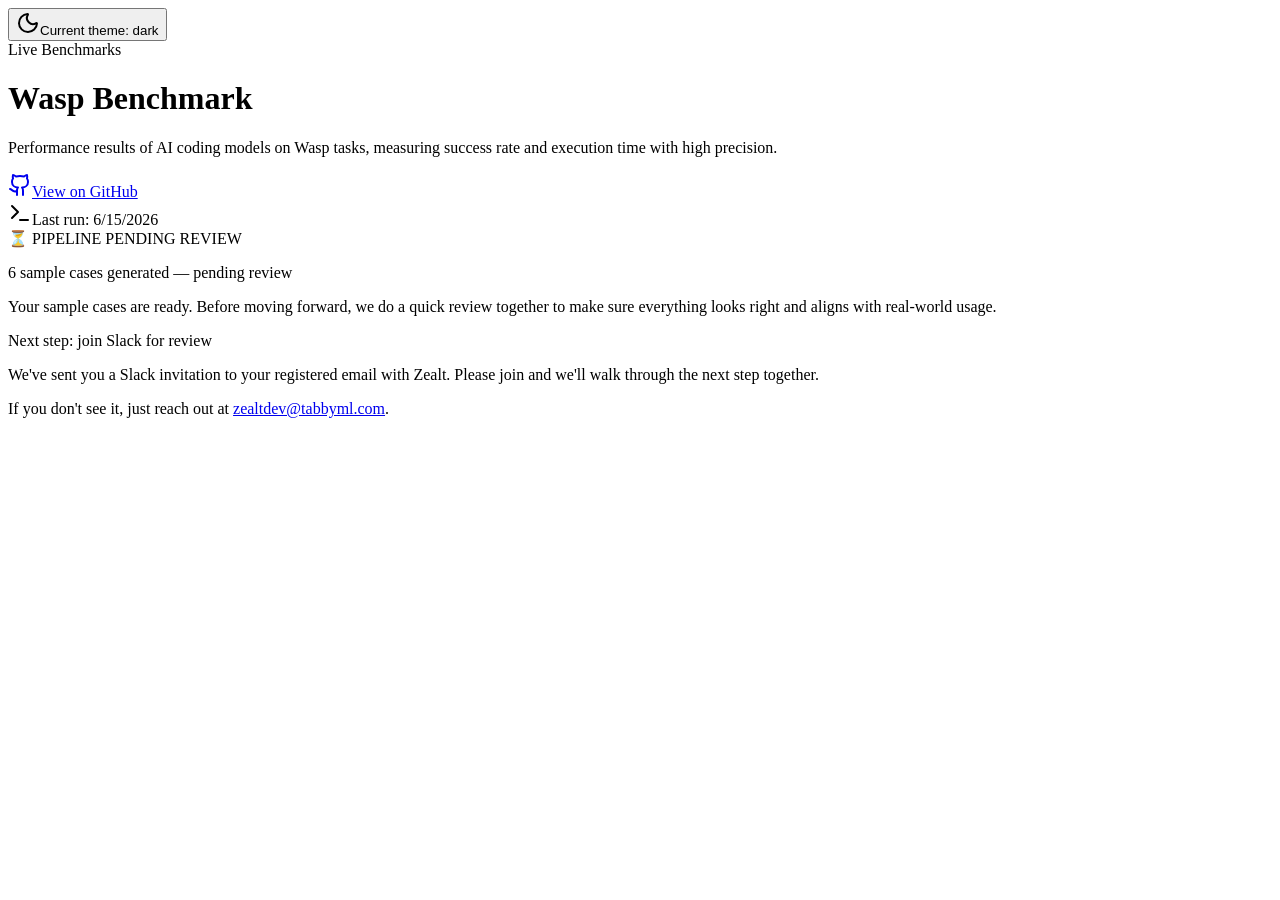
==== commit 82527d80: "Deploying to gh-pages from @ test-organization-2026/wasp-benchmark@c4ec7109ce948e6f7c70f658466d006d6" ====
--- a/index.html
+++ b/index.html
@@ -1 +1 @@
-<!DOCTYPE html><!--oRcfesraKm_OOB0WLxtDN--><html lang="en"><head><meta charSet="utf-8"/><meta name="viewport" content="width=device-width, initial-scale=1"/><link rel="preload" href="/wasp-benchmark/_next/static/media/83afe278b6a6bb3c-s.p.3a6ba036.woff2" as="font" crossorigin="" type="font/woff2"/><link rel="stylesheet" href="/wasp-benchmark/_next/static/chunks/29c80e0ec759ef35.css" data-precedence="next"/><link rel="preload" as="script" fetchPriority="low" href="/wasp-benchmark/_next/static/chunks/0ef3b364bab9d974.js"/><script src="/wasp-benchmark/_next/static/chunks/8454fc88ab67fb98.js" async=""></script><script src="/wasp-benchmark/_next/static/chunks/97a43eea315896e1.js" async=""></script><script src="/wasp-benchmark/_next/static/chunks/25234ff9578e6619.js" async=""></script><script src="/wasp-benchmark/_next/static/chunks/turbopack-b6da307db94c0ec1.js" async=""></script><script src="/wasp-benchmark/_next/static/chunks/babff0e7418ab052.js" async=""></script><script src="/wasp-benchmark/_next/static/chunks/3ecbb78a8ff87549.js" async=""></script><script src="/wasp-benchmark/_next/static/chunks/d2c13bb33c4fcd54.js" async=""></script><script src="/wasp-benchmark/_next/static/chunks/c21188132e0e0d48.js" async=""></script><script src="/wasp-benchmark/_next/static/chunks/5fb8618f47c1bb06.js" async=""></script><meta name="next-size-adjust" content=""/><title>Wasp Benchmark</title><meta name="description" content="Performance results of AI coding models on Wasp tasks, measuring success rate and execution time with high precision."/><script src="/wasp-benchmark/_next/static/chunks/a6dad97d9634a72d.js" noModule=""></script></head><body class="inter_5972bc34-module__OU16Qa__className antialiased"><div hidden=""><!--$--><!--/$--></div><script>((a,b,c,d,e,f,g,h)=>{let i=document.documentElement,j=["light","dark"];function k(b){var c;(Array.isArray(a)?a:[a]).forEach(a=>{let c="class"===a,d=c&&f?e.map(a=>f[a]||a):e;c?(i.classList.remove(...d),i.classList.add(f&&f[b]?f[b]:b)):i.setAttribute(a,b)}),c=b,h&&j.includes(c)&&(i.style.colorScheme=c)}if(d)k(d);else try{let a=localStorage.getItem(b)||c,d=g&&"system"===a?window.matchMedia("(prefers-color-scheme: dark)").matches?"dark":"light":a;k(d)}catch(a){}})("class","theme","dark",null,["light","dark"],null,true,false)</script><div class="fixed right-4 top-6 z-50 sm:top-8"><button data-slot="button" data-variant="outline" data-size="icon-sm" class="inline-flex shrink-0 items-center justify-center gap-2 text-sm font-medium whitespace-nowrap transition-all outline-none focus-visible:border-ring focus-visible:ring-[3px] focus-visible:ring-ring/50 disabled:pointer-events-none disabled:opacity-50 aria-invalid:border-destructive aria-invalid:ring-destructive/20 dark:aria-invalid:ring-destructive/40 [&amp;_svg]:pointer-events-none [&amp;_svg]:shrink-0 [&amp;_svg:not([class*=&#x27;size-&#x27;])]:size-4 border hover:bg-accent hover:text-accent-foreground dark:border-input dark:bg-input/30 dark:hover:bg-input/50 size-8 cursor-pointer rounded-full border-border/70 bg-background/90 shadow-sm backdrop-blur supports-backdrop-filter:bg-background/70" type="button" aria-label="Switch to light theme"><svg xmlns="http://www.w3.org/2000/svg" width="24" height="24" viewBox="0 0 24 24" fill="none" stroke="currentColor" stroke-width="2" stroke-linecap="round" stroke-linejoin="round" class="lucide lucide-moon h-4 w-4" aria-hidden="true"><path d="M20.985 12.486a9 9 0 1 1-9.473-9.472c.405-.022.617.46.402.803a6 6 0 0 0 8.268 8.268c.344-.215.825-.004.803.401"></path></svg><span class="sr-only">Current theme: <!-- -->dark</span></button></div><div class="min-h-screen bg-background text-foreground font-sans selection:bg-primary/20"><div class="fixed inset-0 -z-10 h-full w-full bg-background bg-[radial-gradient(#2a2a2a_1px,transparent_1px)] [background-size:16px_16px] [mask-image:radial-gradient(ellipse_50%_50%_at_50%_50%,#000_70%,transparent_100%)] opacity-20 dark:opacity-40"></div><div class="container mx-auto px-4 py-16 max-w-6xl"><div class="text-center mb-16 space-y-6"><div class="inline-flex items-center justify-center p-1.5 rounded-full bg-secondary/50 backdrop-blur-sm border border-border mb-4"><span class="flex h-2 w-2 rounded-full bg-emerald-500 mx-2 animate-pulse"></span><span class="text-xs font-medium px-2">Live Benchmarks</span></div><h1 class="text-5xl md:text-7xl font-bold tracking-tight bg-clip-text text-transparent bg-gradient-to-b from-foreground to-foreground/50 pb-2">Wasp Benchmark</h1><p class="text-lg text-muted-foreground max-w-2xl mx-auto leading-relaxed">Performance results of AI coding models on Wasp tasks, measuring success rate and execution time with high precision.</p><div class="flex flex-wrap items-center justify-center gap-x-6 gap-y-3 text-sm text-muted-foreground pt-4"><a href="https://github.com/test-organization-2026/wasp-benchmark" target="_blank" rel="noopener noreferrer" class="flex w-full sm:w-auto items-center justify-center gap-2 hover:text-primary transition-colors"><svg xmlns="http://www.w3.org/2000/svg" width="24" height="24" viewBox="0 0 24 24" fill="none" stroke="currentColor" stroke-width="2" stroke-linecap="round" stroke-linejoin="round" class="lucide lucide-github w-4 h-4" aria-hidden="true"><path d="M15 22v-4a4.8 4.8 0 0 0-1-3.5c3 0 6-2 6-5.5.08-1.25-.27-2.48-1-3.5.28-1.15.28-2.35 0-3.5 0 0-1 0-3 1.5-2.64-.5-5.36-.5-8 0C6 2 5 2 5 2c-.3 1.15-.3 2.35 0 3.5A5.403 5.403 0 0 0 4 9c0 3.5 3 5.5 6 5.5-.39.49-.68 1.05-.85 1.65-.17.6-.22 1.23-.15 1.85v4"></path><path d="M9 18c-4.51 2-5-2-7-2"></path></svg><span>View on GitHub</span></a><div class="hidden h-4 w-px bg-border sm:block"></div><span class="flex w-full sm:w-auto items-center justify-center gap-2"><svg xmlns="http://www.w3.org/2000/svg" width="24" height="24" viewBox="0 0 24 24" fill="none" stroke="currentColor" stroke-width="2" stroke-linecap="round" stroke-linejoin="round" class="lucide lucide-terminal w-4 h-4" aria-hidden="true"><path d="M12 19h8"></path><path d="m4 17 6-6-6-6"></path></svg><span>Last run: <!-- -->6/9/2026</span></span></div></div><div class="relative overflow-hidden rounded-2xl border border-primary/30 bg-gradient-to-br from-primary/10 via-card/90 to-background/90 px-5 pb-10 pt-6 text-center shadow-[0_0_0_1px_hsl(var(--primary)/0.18),0_28px_72px_-32px_hsl(var(--foreground)/0.45)] backdrop-blur-sm sm:px-8 sm:pb-14 sm:pt-8"><div class="pointer-events-none absolute -right-16 -top-16 h-36 w-36 rounded-full bg-primary/20 blur-3xl sm:-right-14 sm:-top-14 sm:h-40 sm:w-40"></div><div class="pointer-events-none absolute -left-20 bottom-0 h-32 w-32 rounded-full bg-foreground/10 blur-3xl sm:h-36 sm:w-36"></div><div class="relative mx-auto mb-8 inline-flex items-center rounded-full border border-primary/40 bg-primary/15 px-3 py-1 text-xs font-semibold tracking-[0.12em] text-foreground sm:text-sm sm:tracking-[0.16em]">⏳ PIPELINE PENDING REVIEW</div><p class="relative mx-auto max-w-2xl px-4 text-center text-lg font-semibold tracking-wide text-foreground sm:px-5 sm:text-xl">6<!-- --> sample cases generated — pending review</p><p class="relative mx-auto mt-2 max-w-2xl px-4 text-left text-sm leading-relaxed text-muted-foreground sm:px-5">Your sample cases are ready. Before moving forward, we do a quick review together to make sure everything looks right and aligns with real-world usage.</p><div class="relative mx-auto mt-8 max-w-2xl rounded-xl bg-primary/10 px-4 py-4 text-left sm:px-5"><p class="text-base font-semibold text-foreground sm:text-lg text-center">Next step: join Slack for review</p><p class="mt-1 text-sm leading-relaxed text-muted-foreground">We&#x27;ve sent you a Slack invitation to your registered email with Zealt. Please join and we&#x27;ll walk through the next step together.</p><p class="mt-3 text-xs text-muted-foreground">If you don&#x27;t see it, just reach out at<!-- --> <a href="mailto:zealtdev@tabbyml.com" class="font-normal text-foreground underline decoration-primary/60 underline-offset-4 hover:text-primary transition-colors">zealtdev@tabbyml.com</a>.</p></div></div></div></div><!--$--><!--/$--><script src="/wasp-benchmark/_next/static/chunks/0ef3b364bab9d974.js" id="_R_" async=""></script><script>(self.__next_f=self.__next_f||[]).push([0])</script><script>self.__next_f.push([1,"1:\"$Sreact.fragment\"\n2:I[47618,[\"/wasp-benchmark/_next/static/chunks/babff0e7418ab052.js\",\"/wasp-benchmark/_next/static/chunks/3ecbb78a8ff87549.js\"],\"AppQueryProvider\"]\n3:I[20416,[\"/wasp-benchmark/_next/static/chunks/babff0e7418ab052.js\",\"/wasp-benchmark/_next/static/chunks/3ecbb78a8ff87549.js\"],\"ThemeProvider\"]\n4:I[63155,[\"/wasp-benchmark/_next/static/chunks/babff0e7418ab052.js\",\"/wasp-benchmark/_next/static/chunks/3ecbb78a8ff87549.js\"],\"ThemeToggle\"]\n5:I[36064,[\"/wasp-benchmark/_next/static/chunks/d2c13bb33c4fcd54.js\",\"/wasp-benchmark/_next/static/chunks/c21188132e0e0d48.js\"],\"default\"]\n6:I[81497,[\"/wasp-benchmark/_next/static/chunks/d2c13bb33c4fcd54.js\",\"/wasp-benchmark/_next/static/chunks/c21188132e0e0d48.js\"],\"default\"]\nc:I[9986,[\"/wasp-benchmark/_next/static/chunks/d2c13bb33c4fcd54.js\",\"/wasp-benchmark/_next/static/chunks/c21188132e0e0d48.js\"],\"default\"]\n:HL[\"/wasp-benchmark/_next/static/chunks/29c80e0ec759ef35.css\",\"style\"]\n:HL[\"/wasp-benchmark/_next/static/media/83afe278b6a6bb3c-s.p.3a6ba036.woff2\",\"font\",{\"crossOrigin\":\"\",\"type\":\"font/woff2\"}]\n"])</script><script>self.__next_f.push([1,"0:{\"P\":null,\"b\":\"oRcfesraKm_OOB0WLxtDN\",\"c\":[\"\",\"\"],\"q\":\"\",\"i\":false,\"f\":[[[\"\",{\"children\":[\"(home)\",{\"children\":[\"__PAGE__\",{}]}]},\"$undefined\",\"$undefined\",true],[[\"$\",\"$1\",\"c\",{\"children\":[[[\"$\",\"link\",\"0\",{\"rel\":\"stylesheet\",\"href\":\"/wasp-benchmark/_next/static/chunks/29c80e0ec759ef35.css\",\"precedence\":\"next\",\"crossOrigin\":\"$undefined\",\"nonce\":\"$undefined\"}],[\"$\",\"script\",\"script-0\",{\"src\":\"/wasp-benchmark/_next/static/chunks/babff0e7418ab052.js\",\"async\":true,\"nonce\":\"$undefined\"}],[\"$\",\"script\",\"script-1\",{\"src\":\"/wasp-benchmark/_next/static/chunks/3ecbb78a8ff87549.js\",\"async\":true,\"nonce\":\"$undefined\"}]],[\"$\",\"html\",null,{\"lang\":\"en\",\"suppressHydrationWarning\":true,\"children\":[\"$\",\"body\",null,{\"className\":\"inter_5972bc34-module__OU16Qa__className antialiased\",\"children\":[\"$\",\"$L2\",null,{\"children\":[\"$\",\"$L3\",null,{\"defaultTheme\":\"dark\",\"children\":[[\"$\",\"div\",null,{\"className\":\"fixed right-4 top-6 z-50 sm:top-8\",\"children\":[\"$\",\"$L4\",null,{}]}],[\"$\",\"$L5\",null,{\"parallelRouterKey\":\"children\",\"error\":\"$undefined\",\"errorStyles\":\"$undefined\",\"errorScripts\":\"$undefined\",\"template\":[\"$\",\"$L6\",null,{}],\"templateStyles\":\"$undefined\",\"templateScripts\":\"$undefined\",\"notFound\":[[[\"$\",\"title\",null,{\"children\":\"404: This page could not be found.\"}],[\"$\",\"div\",null,{\"style\":{\"fontFamily\":\"system-ui,\\\"Segoe UI\\\",Roboto,Helvetica,Arial,sans-serif,\\\"Apple Color Emoji\\\",\\\"Segoe UI Emoji\\\"\",\"height\":\"100vh\",\"textAlign\":\"center\",\"display\":\"flex\",\"flexDirection\":\"column\",\"alignItems\":\"center\",\"justifyContent\":\"center\"},\"children\":[\"$\",\"div\",null,{\"children\":[[\"$\",\"style\",null,{\"dangerouslySetInnerHTML\":{\"__html\":\"body{color:#000;background:#fff;margin:0}.next-error-h1{border-right:1px solid rgba(0,0,0,.3)}@media (prefers-color-scheme:dark){body{color:#fff;background:#000}.next-error-h1{border-right:1px solid rgba(255,255,255,.3)}}\"}}],[\"$\",\"h1\",null,{\"className\":\"next-error-h1\",\"style\":{\"display\":\"inline-block\",\"margin\":\"0 20px 0 0\",\"padding\":\"0 23px 0 0\",\"fontSize\":24,\"fontWeight\":500,\"verticalAlign\":\"top\",\"lineHeight\":\"49px\"},\"children\":404}],[\"$\",\"div\",null,{\"style\":{\"display\":\"inline-block\"},\"children\":[\"$\",\"h2\",null,{\"style\":{\"fontSize\":14,\"fontWeight\":400,\"lineHeight\":\"49px\",\"margin\":0},\"children\":\"This page could not be found.\"}]}]]}]}]],[]],\"forbidden\":\"$undefined\",\"unauthorized\":\"$undefined\"}]]}]}]}]}]]}],{\"children\":[[\"$\",\"$1\",\"c\",{\"children\":[null,[\"$\",\"$L5\",null,{\"parallelRouterKey\":\"children\",\"error\":\"$undefined\",\"errorStyles\":\"$undefined\",\"errorScripts\":\"$undefined\",\"template\":[\"$\",\"$L6\",null,{}],\"templateStyles\":\"$undefined\",\"templateScripts\":\"$undefined\",\"notFound\":[[[\"$\",\"title\",null,{\"children\":\"404: This page could not be found.\"}],[\"$\",\"div\",null,{\"style\":\"$0:f:0:1:0:props:children:1:props:children:props:children:props:children:props:children:1:props:notFound:0:1:props:style\",\"children\":[\"$\",\"div\",null,{\"children\":[[\"$\",\"style\",null,{\"dangerouslySetInnerHTML\":{\"__html\":\"body{color:#000;background:#fff;margin:0}.next-error-h1{border-right:1px solid rgba(0,0,0,.3)}@media (prefers-color-scheme:dark){body{color:#fff;background:#000}.next-error-h1{border-right:1px solid rgba(255,255,255,.3)}}\"}}],[\"$\",\"h1\",null,{\"className\":\"next-error-h1\",\"style\":\"$0:f:0:1:0:props:children:1:props:children:props:children:props:children:props:children:1:props:notFound:0:1:props:children:props:children:1:props:style\",\"children\":404}],[\"$\",\"div\",null,{\"style\":\"$0:f:0:1:0:props:children:1:props:children:props:children:props:children:props:children:1:props:notFound:0:1:props:children:props:children:2:props:style\",\"children\":[\"$\",\"h2\",null,{\"style\":\"$0:f:0:1:0:props:children:1:props:children:props:children:props:children:props:children:1:props:notFound:0:1:props:children:props:children:2:props:children:props:style\",\"children\":\"This page could not be found.\"}]}]]}]}]],[]],\"forbidden\":\"$undefined\",\"unauthorized\":\"$undefined\"}]]}],{\"children\":[[\"$\",\"$1\",\"c\",{\"children\":[[\"$\",\"div\",null,{\"className\":\"min-h-screen bg-background text-foreground font-sans selection:bg-primary/20\",\"children\":[[\"$\",\"div\",null,{\"className\":\"fixed inset-0 -z-10 h-full w-full bg-background bg-[radial-gradient(#2a2a2a_1px,transparent_1px)] [background-size:16px_16px] [mask-image:radial-gradient(ellipse_50%_50%_at_50%_50%,#000_70%,transparent_100%)] opacity-20 dark:opacity-40\"}],[\"$\",\"div\",null,{\"className\":\"container mx-auto px-4 py-16 max-w-6xl\",\"children\":[[\"$\",\"div\",null,{\"className\":\"text-center mb-16 space-y-6\",\"children\":[[\"$\",\"div\",null,{\"className\":\"inline-flex items-center justify-center p-1.5 rounded-full bg-secondary/50 backdrop-blur-sm border border-border mb-4\",\"children\":[[\"$\",\"span\",null,{\"className\":\"flex h-2 w-2 rounded-full bg-emerald-500 mx-2 animate-pulse\"}],[\"$\",\"span\",null,{\"className\":\"text-xs font-medium px-2\",\"children\":\"Live Benchmarks\"}]]}],[\"$\",\"h1\",null,{\"className\":\"text-5xl md:text-7xl font-bold tracking-tight bg-clip-text text-transparent bg-gradient-to-b from-foreground to-foreground/50 pb-2\",\"children\":\"Wasp Benchmark\"}],[\"$\",\"p\",null,{\"className\":\"text-lg text-muted-foreground max-w-2xl mx-auto leading-relaxed\",\"children\":\"Performance results of AI coding models on Wasp tasks, measuring success rate and execution time with high precision.\"}],\"$L7\"]}],\"$L8\"]}]]}],[\"$L9\"],\"$La\"]}],{},null,false,false]},null,false,false]},null,false,false],\"$Lb\",false]],\"m\":\"$undefined\",\"G\":[\"$c\",[]],\"S\":true}\n"])</script><script>self.__next_f.push([1,"d:I[75049,[\"/wasp-benchmark/_next/static/chunks/d2c13bb33c4fcd54.js\",\"/wasp-benchmark/_next/static/chunks/c21188132e0e0d48.js\"],\"OutletBoundary\"]\ne:\"$Sreact.suspense\"\n10:I[75049,[\"/wasp-benchmark/_next/static/chunks/d2c13bb33c4fcd54.js\",\"/wasp-benchmark/_next/static/chunks/c21188132e0e0d48.js\"],\"ViewportBoundary\"]\n12:I[75049,[\"/wasp-benchmark/_next/static/chunks/d2c13bb33c4fcd54.js\",\"/wasp-benchmark/_next/static/chunks/c21188132e0e0d48.js\"],\"MetadataBoundary\"]\n"])</script><script>self.__next_f.push([1,"7:[\"$\",\"div\",null,{\"className\":\"flex flex-wrap items-center justify-center gap-x-6 gap-y-3 text-sm text-muted-foreground pt-4\",\"children\":[[\"$\",\"a\",null,{\"href\":\"https://github.com/test-organization-2026/wasp-benchmark\",\"target\":\"_blank\",\"rel\":\"noopener noreferrer\",\"className\":\"flex w-full sm:w-auto items-center justify-center gap-2 hover:text-primary transition-colors\",\"children\":[[\"$\",\"svg\",null,{\"ref\":\"$undefined\",\"xmlns\":\"http://www.w3.org/2000/svg\",\"width\":24,\"height\":24,\"viewBox\":\"0 0 24 24\",\"fill\":\"none\",\"stroke\":\"currentColor\",\"strokeWidth\":2,\"strokeLinecap\":\"round\",\"strokeLinejoin\":\"round\",\"className\":\"lucide lucide-github w-4 h-4\",\"aria-hidden\":\"true\",\"children\":[[\"$\",\"path\",\"tonef\",{\"d\":\"M15 22v-4a4.8 4.8 0 0 0-1-3.5c3 0 6-2 6-5.5.08-1.25-.27-2.48-1-3.5.28-1.15.28-2.35 0-3.5 0 0-1 0-3 1.5-2.64-.5-5.36-.5-8 0C6 2 5 2 5 2c-.3 1.15-.3 2.35 0 3.5A5.403 5.403 0 0 0 4 9c0 3.5 3 5.5 6 5.5-.39.49-.68 1.05-.85 1.65-.17.6-.22 1.23-.15 1.85v4\"}],[\"$\",\"path\",\"9comsn\",{\"d\":\"M9 18c-4.51 2-5-2-7-2\"}],\"$undefined\"]}],[\"$\",\"span\",null,{\"children\":\"View on GitHub\"}]]}],false,[\"$\",\"div\",null,{\"className\":\"hidden h-4 w-px bg-border sm:block\"}],[\"$\",\"span\",null,{\"className\":\"flex w-full sm:w-auto items-center justify-center gap-2\",\"children\":[[\"$\",\"svg\",null,{\"ref\":\"$undefined\",\"xmlns\":\"http://www.w3.org/2000/svg\",\"width\":24,\"height\":24,\"viewBox\":\"0 0 24 24\",\"fill\":\"none\",\"stroke\":\"currentColor\",\"strokeWidth\":2,\"strokeLinecap\":\"round\",\"strokeLinejoin\":\"round\",\"className\":\"lucide lucide-terminal w-4 h-4\",\"aria-hidden\":\"true\",\"children\":[[\"$\",\"path\",\"baeox8\",{\"d\":\"M12 19h8\"}],[\"$\",\"path\",\"1yngyt\",{\"d\":\"m4 17 6-6-6-6\"}],\"$undefined\"]}],[\"$\",\"span\",null,{\"children\":[\"Last run: \",\"6/9/2026\"]}]]}]]}]\n"])</script><script>self.__next_f.push([1,"8:[\"$\",\"div\",null,{\"className\":\"relative overflow-hidden rounded-2xl border border-primary/30 bg-gradient-to-br from-primary/10 via-card/90 to-background/90 px-5 pb-10 pt-6 text-center shadow-[0_0_0_1px_hsl(var(--primary)/0.18),0_28px_72px_-32px_hsl(var(--foreground)/0.45)] backdrop-blur-sm sm:px-8 sm:pb-14 sm:pt-8\",\"children\":[[\"$\",\"div\",null,{\"className\":\"pointer-events-none absolute -right-16 -top-16 h-36 w-36 rounded-full bg-primary/20 blur-3xl sm:-right-14 sm:-top-14 sm:h-40 sm:w-40\"}],[\"$\",\"div\",null,{\"className\":\"pointer-events-none absolute -left-20 bottom-0 h-32 w-32 rounded-full bg-foreground/10 blur-3xl sm:h-36 sm:w-36\"}],[\"$\",\"div\",null,{\"className\":\"relative mx-auto mb-8 inline-flex items-center rounded-full border border-primary/40 bg-primary/15 px-3 py-1 text-xs font-semibold tracking-[0.12em] text-foreground sm:text-sm sm:tracking-[0.16em]\",\"children\":\"⏳ PIPELINE PENDING REVIEW\"}],[\"$\",\"p\",null,{\"className\":\"relative mx-auto max-w-2xl px-4 text-center text-lg font-semibold tracking-wide text-foreground sm:px-5 sm:text-xl\",\"children\":[6,\" sample cases generated — pending review\"]}],[\"$\",\"p\",null,{\"className\":\"relative mx-auto mt-2 max-w-2xl px-4 text-left text-sm leading-relaxed text-muted-foreground sm:px-5\",\"children\":\"Your sample cases are ready. Before moving forward, we do a quick review together to make sure everything looks right and aligns with real-world usage.\"}],[\"$\",\"div\",null,{\"className\":\"relative mx-auto mt-8 max-w-2xl rounded-xl bg-primary/10 px-4 py-4 text-left sm:px-5\",\"children\":[[\"$\",\"p\",null,{\"className\":\"text-base font-semibold text-foreground sm:text-lg text-center\",\"children\":\"Next step: join Slack for review\"}],[\"$\",\"p\",null,{\"className\":\"mt-1 text-sm leading-relaxed text-muted-foreground\",\"children\":\"We've sent you a Slack invitation to your registered email with Zealt. Please join and we'll walk through the next step together.\"}],[\"$\",\"p\",null,{\"className\":\"mt-3 text-xs text-muted-foreground\",\"children\":[\"If you don't see it, just reach out at\",\" \",[\"$\",\"a\",null,{\"href\":\"mailto:zealtdev@tabbyml.com\",\"className\":\"font-normal text-foreground underline decoration-primary/60 underline-offset-4 hover:text-primary transition-colors\",\"children\":\"zealtdev@tabbyml.com\"}],\".\"]}]]}]]}]\n"])</script><script>self.__next_f.push([1,"9:[\"$\",\"script\",\"script-0\",{\"src\":\"/wasp-benchmark/_next/static/chunks/5fb8618f47c1bb06.js\",\"async\":true,\"nonce\":\"$undefined\"}]\na:[\"$\",\"$Ld\",null,{\"children\":[\"$\",\"$e\",null,{\"name\":\"Next.MetadataOutlet\",\"children\":\"$@f\"}]}]\nb:[\"$\",\"$1\",\"h\",{\"children\":[null,[\"$\",\"$L10\",null,{\"children\":\"$L11\"}],[\"$\",\"div\",null,{\"hidden\":true,\"children\":[\"$\",\"$L12\",null,{\"children\":[\"$\",\"$e\",null,{\"name\":\"Next.Metadata\",\"children\":\"$L13\"}]}]}],[\"$\",\"meta\",null,{\"name\":\"next-size-adjust\",\"content\":\"\"}]]}]\n"])</script><script>self.__next_f.push([1,"11:[[\"$\",\"meta\",\"0\",{\"charSet\":\"utf-8\"}],[\"$\",\"meta\",\"1\",{\"name\":\"viewport\",\"content\":\"width=device-width, initial-scale=1\"}]]\n"])</script><script>self.__next_f.push([1,"f:null\n13:[[\"$\",\"title\",\"0\",{\"children\":\"Wasp Benchmark\"}],[\"$\",\"meta\",\"1\",{\"name\":\"description\",\"content\":\"Performance results of AI coding models on Wasp tasks, measuring success rate and execution time with high precision.\"}]]\n"])</script></body></html>+<!DOCTYPE html><!--qoQBndwet99buWDK_wq9z--><html lang="en"><head><meta charSet="utf-8"/><meta name="viewport" content="width=device-width, initial-scale=1"/><link rel="preload" href="/wasp-benchmark/_next/static/media/83afe278b6a6bb3c-s.p.3a6ba036.woff2" as="font" crossorigin="" type="font/woff2"/><link rel="stylesheet" href="/wasp-benchmark/_next/static/chunks/29c80e0ec759ef35.css" data-precedence="next"/><link rel="preload" as="script" fetchPriority="low" href="/wasp-benchmark/_next/static/chunks/0ef3b364bab9d974.js"/><script src="/wasp-benchmark/_next/static/chunks/8454fc88ab67fb98.js" async=""></script><script src="/wasp-benchmark/_next/static/chunks/97a43eea315896e1.js" async=""></script><script src="/wasp-benchmark/_next/static/chunks/25234ff9578e6619.js" async=""></script><script src="/wasp-benchmark/_next/static/chunks/turbopack-b6da307db94c0ec1.js" async=""></script><script src="/wasp-benchmark/_next/static/chunks/babff0e7418ab052.js" async=""></script><script src="/wasp-benchmark/_next/static/chunks/3ecbb78a8ff87549.js" async=""></script><script src="/wasp-benchmark/_next/static/chunks/d2c13bb33c4fcd54.js" async=""></script><script src="/wasp-benchmark/_next/static/chunks/c21188132e0e0d48.js" async=""></script><script src="/wasp-benchmark/_next/static/chunks/5fb8618f47c1bb06.js" async=""></script><meta name="next-size-adjust" content=""/><title>Wasp Benchmark</title><meta name="description" content="Performance results of AI coding models on Wasp tasks, measuring success rate and execution time with high precision."/><script src="/wasp-benchmark/_next/static/chunks/a6dad97d9634a72d.js" noModule=""></script></head><body class="inter_5972bc34-module__OU16Qa__className antialiased"><div hidden=""><!--$--><!--/$--></div><script>((a,b,c,d,e,f,g,h)=>{let i=document.documentElement,j=["light","dark"];function k(b){var c;(Array.isArray(a)?a:[a]).forEach(a=>{let c="class"===a,d=c&&f?e.map(a=>f[a]||a):e;c?(i.classList.remove(...d),i.classList.add(f&&f[b]?f[b]:b)):i.setAttribute(a,b)}),c=b,h&&j.includes(c)&&(i.style.colorScheme=c)}if(d)k(d);else try{let a=localStorage.getItem(b)||c,d=g&&"system"===a?window.matchMedia("(prefers-color-scheme: dark)").matches?"dark":"light":a;k(d)}catch(a){}})("class","theme","dark",null,["light","dark"],null,true,false)</script><div class="fixed right-4 top-6 z-50 sm:top-8"><button data-slot="button" data-variant="outline" data-size="icon-sm" class="inline-flex shrink-0 items-center justify-center gap-2 text-sm font-medium whitespace-nowrap transition-all outline-none focus-visible:border-ring focus-visible:ring-[3px] focus-visible:ring-ring/50 disabled:pointer-events-none disabled:opacity-50 aria-invalid:border-destructive aria-invalid:ring-destructive/20 dark:aria-invalid:ring-destructive/40 [&amp;_svg]:pointer-events-none [&amp;_svg]:shrink-0 [&amp;_svg:not([class*=&#x27;size-&#x27;])]:size-4 border hover:bg-accent hover:text-accent-foreground dark:border-input dark:bg-input/30 dark:hover:bg-input/50 size-8 cursor-pointer rounded-full border-border/70 bg-background/90 shadow-sm backdrop-blur supports-backdrop-filter:bg-background/70" type="button" aria-label="Switch to light theme"><svg xmlns="http://www.w3.org/2000/svg" width="24" height="24" viewBox="0 0 24 24" fill="none" stroke="currentColor" stroke-width="2" stroke-linecap="round" stroke-linejoin="round" class="lucide lucide-moon h-4 w-4" aria-hidden="true"><path d="M20.985 12.486a9 9 0 1 1-9.473-9.472c.405-.022.617.46.402.803a6 6 0 0 0 8.268 8.268c.344-.215.825-.004.803.401"></path></svg><span class="sr-only">Current theme: <!-- -->dark</span></button></div><div class="min-h-screen bg-background text-foreground font-sans selection:bg-primary/20"><div class="fixed inset-0 -z-10 h-full w-full bg-background bg-[radial-gradient(#2a2a2a_1px,transparent_1px)] [background-size:16px_16px] [mask-image:radial-gradient(ellipse_50%_50%_at_50%_50%,#000_70%,transparent_100%)] opacity-20 dark:opacity-40"></div><div class="container mx-auto px-4 py-16 max-w-6xl"><div class="text-center mb-16 space-y-6"><div class="inline-flex items-center justify-center p-1.5 rounded-full bg-secondary/50 backdrop-blur-sm border border-border mb-4"><span class="flex h-2 w-2 rounded-full bg-emerald-500 mx-2 animate-pulse"></span><span class="text-xs font-medium px-2">Live Benchmarks</span></div><h1 class="text-5xl md:text-7xl font-bold tracking-tight bg-clip-text text-transparent bg-gradient-to-b from-foreground to-foreground/50 pb-2">Wasp Benchmark</h1><p class="text-lg text-muted-foreground max-w-2xl mx-auto leading-relaxed">Performance results of AI coding models on Wasp tasks, measuring success rate and execution time with high precision.</p><div class="flex flex-wrap items-center justify-center gap-x-6 gap-y-3 text-sm text-muted-foreground pt-4"><a href="https://github.com/test-organization-2026/wasp-benchmark" target="_blank" rel="noopener noreferrer" class="flex w-full sm:w-auto items-center justify-center gap-2 hover:text-primary transition-colors"><svg xmlns="http://www.w3.org/2000/svg" width="24" height="24" viewBox="0 0 24 24" fill="none" stroke="currentColor" stroke-width="2" stroke-linecap="round" stroke-linejoin="round" class="lucide lucide-github w-4 h-4" aria-hidden="true"><path d="M15 22v-4a4.8 4.8 0 0 0-1-3.5c3 0 6-2 6-5.5.08-1.25-.27-2.48-1-3.5.28-1.15.28-2.35 0-3.5 0 0-1 0-3 1.5-2.64-.5-5.36-.5-8 0C6 2 5 2 5 2c-.3 1.15-.3 2.35 0 3.5A5.403 5.403 0 0 0 4 9c0 3.5 3 5.5 6 5.5-.39.49-.68 1.05-.85 1.65-.17.6-.22 1.23-.15 1.85v4"></path><path d="M9 18c-4.51 2-5-2-7-2"></path></svg><span>View on GitHub</span></a><div class="hidden h-4 w-px bg-border sm:block"></div><span class="flex w-full sm:w-auto items-center justify-center gap-2"><svg xmlns="http://www.w3.org/2000/svg" width="24" height="24" viewBox="0 0 24 24" fill="none" stroke="currentColor" stroke-width="2" stroke-linecap="round" stroke-linejoin="round" class="lucide lucide-terminal w-4 h-4" aria-hidden="true"><path d="M12 19h8"></path><path d="m4 17 6-6-6-6"></path></svg><span>Last run: <!-- -->6/15/2026</span></span></div></div><div class="relative overflow-hidden rounded-2xl border border-primary/30 bg-gradient-to-br from-primary/10 via-card/90 to-background/90 px-5 pb-10 pt-6 text-center shadow-[0_0_0_1px_hsl(var(--primary)/0.18),0_28px_72px_-32px_hsl(var(--foreground)/0.45)] backdrop-blur-sm sm:px-8 sm:pb-14 sm:pt-8"><div class="pointer-events-none absolute -right-16 -top-16 h-36 w-36 rounded-full bg-primary/20 blur-3xl sm:-right-14 sm:-top-14 sm:h-40 sm:w-40"></div><div class="pointer-events-none absolute -left-20 bottom-0 h-32 w-32 rounded-full bg-foreground/10 blur-3xl sm:h-36 sm:w-36"></div><div class="relative mx-auto mb-8 inline-flex items-center rounded-full border border-primary/40 bg-primary/15 px-3 py-1 text-xs font-semibold tracking-[0.12em] text-foreground sm:text-sm sm:tracking-[0.16em]">⏳ PIPELINE PENDING REVIEW</div><p class="relative mx-auto max-w-2xl px-4 text-center text-lg font-semibold tracking-wide text-foreground sm:px-5 sm:text-xl">6<!-- --> sample cases generated — pending review</p><p class="relative mx-auto mt-2 max-w-2xl px-4 text-left text-sm leading-relaxed text-muted-foreground sm:px-5">Your sample cases are ready. Before moving forward, we do a quick review together to make sure everything looks right and aligns with real-world usage.</p><div class="relative mx-auto mt-8 max-w-2xl rounded-xl bg-primary/10 px-4 py-4 text-left sm:px-5"><p class="text-base font-semibold text-foreground sm:text-lg text-center">Next step: join Slack for review</p><p class="mt-1 text-sm leading-relaxed text-muted-foreground">We&#x27;ve sent you a Slack invitation to your registered email with Zealt. Please join and we&#x27;ll walk through the next step together.</p><p class="mt-3 text-xs text-muted-foreground">If you don&#x27;t see it, just reach out at<!-- --> <a href="mailto:zealtdev@tabbyml.com" class="font-normal text-foreground underline decoration-primary/60 underline-offset-4 hover:text-primary transition-colors">zealtdev@tabbyml.com</a>.</p></div></div></div></div><!--$--><!--/$--><script src="/wasp-benchmark/_next/static/chunks/0ef3b364bab9d974.js" id="_R_" async=""></script><script>(self.__next_f=self.__next_f||[]).push([0])</script><script>self.__next_f.push([1,"1:\"$Sreact.fragment\"\n2:I[47618,[\"/wasp-benchmark/_next/static/chunks/babff0e7418ab052.js\",\"/wasp-benchmark/_next/static/chunks/3ecbb78a8ff87549.js\"],\"AppQueryProvider\"]\n3:I[20416,[\"/wasp-benchmark/_next/static/chunks/babff0e7418ab052.js\",\"/wasp-benchmark/_next/static/chunks/3ecbb78a8ff87549.js\"],\"ThemeProvider\"]\n4:I[63155,[\"/wasp-benchmark/_next/static/chunks/babff0e7418ab052.js\",\"/wasp-benchmark/_next/static/chunks/3ecbb78a8ff87549.js\"],\"ThemeToggle\"]\n5:I[36064,[\"/wasp-benchmark/_next/static/chunks/d2c13bb33c4fcd54.js\",\"/wasp-benchmark/_next/static/chunks/c21188132e0e0d48.js\"],\"default\"]\n6:I[81497,[\"/wasp-benchmark/_next/static/chunks/d2c13bb33c4fcd54.js\",\"/wasp-benchmark/_next/static/chunks/c21188132e0e0d48.js\"],\"default\"]\nc:I[9986,[\"/wasp-benchmark/_next/static/chunks/d2c13bb33c4fcd54.js\",\"/wasp-benchmark/_next/static/chunks/c21188132e0e0d48.js\"],\"default\"]\n:HL[\"/wasp-benchmark/_next/static/chunks/29c80e0ec759ef35.css\",\"style\"]\n:HL[\"/wasp-benchmark/_next/static/media/83afe278b6a6bb3c-s.p.3a6ba036.woff2\",\"font\",{\"crossOrigin\":\"\",\"type\":\"font/woff2\"}]\n"])</script><script>self.__next_f.push([1,"0:{\"P\":null,\"b\":\"qoQBndwet99buWDK-wq9z\",\"c\":[\"\",\"\"],\"q\":\"\",\"i\":false,\"f\":[[[\"\",{\"children\":[\"(home)\",{\"children\":[\"__PAGE__\",{}]}]},\"$undefined\",\"$undefined\",true],[[\"$\",\"$1\",\"c\",{\"children\":[[[\"$\",\"link\",\"0\",{\"rel\":\"stylesheet\",\"href\":\"/wasp-benchmark/_next/static/chunks/29c80e0ec759ef35.css\",\"precedence\":\"next\",\"crossOrigin\":\"$undefined\",\"nonce\":\"$undefined\"}],[\"$\",\"script\",\"script-0\",{\"src\":\"/wasp-benchmark/_next/static/chunks/babff0e7418ab052.js\",\"async\":true,\"nonce\":\"$undefined\"}],[\"$\",\"script\",\"script-1\",{\"src\":\"/wasp-benchmark/_next/static/chunks/3ecbb78a8ff87549.js\",\"async\":true,\"nonce\":\"$undefined\"}]],[\"$\",\"html\",null,{\"lang\":\"en\",\"suppressHydrationWarning\":true,\"children\":[\"$\",\"body\",null,{\"className\":\"inter_5972bc34-module__OU16Qa__className antialiased\",\"children\":[\"$\",\"$L2\",null,{\"children\":[\"$\",\"$L3\",null,{\"defaultTheme\":\"dark\",\"children\":[[\"$\",\"div\",null,{\"className\":\"fixed right-4 top-6 z-50 sm:top-8\",\"children\":[\"$\",\"$L4\",null,{}]}],[\"$\",\"$L5\",null,{\"parallelRouterKey\":\"children\",\"error\":\"$undefined\",\"errorStyles\":\"$undefined\",\"errorScripts\":\"$undefined\",\"template\":[\"$\",\"$L6\",null,{}],\"templateStyles\":\"$undefined\",\"templateScripts\":\"$undefined\",\"notFound\":[[[\"$\",\"title\",null,{\"children\":\"404: This page could not be found.\"}],[\"$\",\"div\",null,{\"style\":{\"fontFamily\":\"system-ui,\\\"Segoe UI\\\",Roboto,Helvetica,Arial,sans-serif,\\\"Apple Color Emoji\\\",\\\"Segoe UI Emoji\\\"\",\"height\":\"100vh\",\"textAlign\":\"center\",\"display\":\"flex\",\"flexDirection\":\"column\",\"alignItems\":\"center\",\"justifyContent\":\"center\"},\"children\":[\"$\",\"div\",null,{\"children\":[[\"$\",\"style\",null,{\"dangerouslySetInnerHTML\":{\"__html\":\"body{color:#000;background:#fff;margin:0}.next-error-h1{border-right:1px solid rgba(0,0,0,.3)}@media (prefers-color-scheme:dark){body{color:#fff;background:#000}.next-error-h1{border-right:1px solid rgba(255,255,255,.3)}}\"}}],[\"$\",\"h1\",null,{\"className\":\"next-error-h1\",\"style\":{\"display\":\"inline-block\",\"margin\":\"0 20px 0 0\",\"padding\":\"0 23px 0 0\",\"fontSize\":24,\"fontWeight\":500,\"verticalAlign\":\"top\",\"lineHeight\":\"49px\"},\"children\":404}],[\"$\",\"div\",null,{\"style\":{\"display\":\"inline-block\"},\"children\":[\"$\",\"h2\",null,{\"style\":{\"fontSize\":14,\"fontWeight\":400,\"lineHeight\":\"49px\",\"margin\":0},\"children\":\"This page could not be found.\"}]}]]}]}]],[]],\"forbidden\":\"$undefined\",\"unauthorized\":\"$undefined\"}]]}]}]}]}]]}],{\"children\":[[\"$\",\"$1\",\"c\",{\"children\":[null,[\"$\",\"$L5\",null,{\"parallelRouterKey\":\"children\",\"error\":\"$undefined\",\"errorStyles\":\"$undefined\",\"errorScripts\":\"$undefined\",\"template\":[\"$\",\"$L6\",null,{}],\"templateStyles\":\"$undefined\",\"templateScripts\":\"$undefined\",\"notFound\":[[[\"$\",\"title\",null,{\"children\":\"404: This page could not be found.\"}],[\"$\",\"div\",null,{\"style\":\"$0:f:0:1:0:props:children:1:props:children:props:children:props:children:props:children:1:props:notFound:0:1:props:style\",\"children\":[\"$\",\"div\",null,{\"children\":[[\"$\",\"style\",null,{\"dangerouslySetInnerHTML\":{\"__html\":\"body{color:#000;background:#fff;margin:0}.next-error-h1{border-right:1px solid rgba(0,0,0,.3)}@media (prefers-color-scheme:dark){body{color:#fff;background:#000}.next-error-h1{border-right:1px solid rgba(255,255,255,.3)}}\"}}],[\"$\",\"h1\",null,{\"className\":\"next-error-h1\",\"style\":\"$0:f:0:1:0:props:children:1:props:children:props:children:props:children:props:children:1:props:notFound:0:1:props:children:props:children:1:props:style\",\"children\":404}],[\"$\",\"div\",null,{\"style\":\"$0:f:0:1:0:props:children:1:props:children:props:children:props:children:props:children:1:props:notFound:0:1:props:children:props:children:2:props:style\",\"children\":[\"$\",\"h2\",null,{\"style\":\"$0:f:0:1:0:props:children:1:props:children:props:children:props:children:props:children:1:props:notFound:0:1:props:children:props:children:2:props:children:props:style\",\"children\":\"This page could not be found.\"}]}]]}]}]],[]],\"forbidden\":\"$undefined\",\"unauthorized\":\"$undefined\"}]]}],{\"children\":[[\"$\",\"$1\",\"c\",{\"children\":[[\"$\",\"div\",null,{\"className\":\"min-h-screen bg-background text-foreground font-sans selection:bg-primary/20\",\"children\":[[\"$\",\"div\",null,{\"className\":\"fixed inset-0 -z-10 h-full w-full bg-background bg-[radial-gradient(#2a2a2a_1px,transparent_1px)] [background-size:16px_16px] [mask-image:radial-gradient(ellipse_50%_50%_at_50%_50%,#000_70%,transparent_100%)] opacity-20 dark:opacity-40\"}],[\"$\",\"div\",null,{\"className\":\"container mx-auto px-4 py-16 max-w-6xl\",\"children\":[[\"$\",\"div\",null,{\"className\":\"text-center mb-16 space-y-6\",\"children\":[[\"$\",\"div\",null,{\"className\":\"inline-flex items-center justify-center p-1.5 rounded-full bg-secondary/50 backdrop-blur-sm border border-border mb-4\",\"children\":[[\"$\",\"span\",null,{\"className\":\"flex h-2 w-2 rounded-full bg-emerald-500 mx-2 animate-pulse\"}],[\"$\",\"span\",null,{\"className\":\"text-xs font-medium px-2\",\"children\":\"Live Benchmarks\"}]]}],[\"$\",\"h1\",null,{\"className\":\"text-5xl md:text-7xl font-bold tracking-tight bg-clip-text text-transparent bg-gradient-to-b from-foreground to-foreground/50 pb-2\",\"children\":\"Wasp Benchmark\"}],[\"$\",\"p\",null,{\"className\":\"text-lg text-muted-foreground max-w-2xl mx-auto leading-relaxed\",\"children\":\"Performance results of AI coding models on Wasp tasks, measuring success rate and execution time with high precision.\"}],\"$L7\"]}],\"$L8\"]}]]}],[\"$L9\"],\"$La\"]}],{},null,false,false]},null,false,false]},null,false,false],\"$Lb\",false]],\"m\":\"$undefined\",\"G\":[\"$c\",[]],\"S\":true}\n"])</script><script>self.__next_f.push([1,"d:I[75049,[\"/wasp-benchmark/_next/static/chunks/d2c13bb33c4fcd54.js\",\"/wasp-benchmark/_next/static/chunks/c21188132e0e0d48.js\"],\"OutletBoundary\"]\ne:\"$Sreact.suspense\"\n10:I[75049,[\"/wasp-benchmark/_next/static/chunks/d2c13bb33c4fcd54.js\",\"/wasp-benchmark/_next/static/chunks/c21188132e0e0d48.js\"],\"ViewportBoundary\"]\n12:I[75049,[\"/wasp-benchmark/_next/static/chunks/d2c13bb33c4fcd54.js\",\"/wasp-benchmark/_next/static/chunks/c21188132e0e0d48.js\"],\"MetadataBoundary\"]\n"])</script><script>self.__next_f.push([1,"7:[\"$\",\"div\",null,{\"className\":\"flex flex-wrap items-center justify-center gap-x-6 gap-y-3 text-sm text-muted-foreground pt-4\",\"children\":[[\"$\",\"a\",null,{\"href\":\"https://github.com/test-organization-2026/wasp-benchmark\",\"target\":\"_blank\",\"rel\":\"noopener noreferrer\",\"className\":\"flex w-full sm:w-auto items-center justify-center gap-2 hover:text-primary transition-colors\",\"children\":[[\"$\",\"svg\",null,{\"ref\":\"$undefined\",\"xmlns\":\"http://www.w3.org/2000/svg\",\"width\":24,\"height\":24,\"viewBox\":\"0 0 24 24\",\"fill\":\"none\",\"stroke\":\"currentColor\",\"strokeWidth\":2,\"strokeLinecap\":\"round\",\"strokeLinejoin\":\"round\",\"className\":\"lucide lucide-github w-4 h-4\",\"aria-hidden\":\"true\",\"children\":[[\"$\",\"path\",\"tonef\",{\"d\":\"M15 22v-4a4.8 4.8 0 0 0-1-3.5c3 0 6-2 6-5.5.08-1.25-.27-2.48-1-3.5.28-1.15.28-2.35 0-3.5 0 0-1 0-3 1.5-2.64-.5-5.36-.5-8 0C6 2 5 2 5 2c-.3 1.15-.3 2.35 0 3.5A5.403 5.403 0 0 0 4 9c0 3.5 3 5.5 6 5.5-.39.49-.68 1.05-.85 1.65-.17.6-.22 1.23-.15 1.85v4\"}],[\"$\",\"path\",\"9comsn\",{\"d\":\"M9 18c-4.51 2-5-2-7-2\"}],\"$undefined\"]}],[\"$\",\"span\",null,{\"children\":\"View on GitHub\"}]]}],false,[\"$\",\"div\",null,{\"className\":\"hidden h-4 w-px bg-border sm:block\"}],[\"$\",\"span\",null,{\"className\":\"flex w-full sm:w-auto items-center justify-center gap-2\",\"children\":[[\"$\",\"svg\",null,{\"ref\":\"$undefined\",\"xmlns\":\"http://www.w3.org/2000/svg\",\"width\":24,\"height\":24,\"viewBox\":\"0 0 24 24\",\"fill\":\"none\",\"stroke\":\"currentColor\",\"strokeWidth\":2,\"strokeLinecap\":\"round\",\"strokeLinejoin\":\"round\",\"className\":\"lucide lucide-terminal w-4 h-4\",\"aria-hidden\":\"true\",\"children\":[[\"$\",\"path\",\"baeox8\",{\"d\":\"M12 19h8\"}],[\"$\",\"path\",\"1yngyt\",{\"d\":\"m4 17 6-6-6-6\"}],\"$undefined\"]}],[\"$\",\"span\",null,{\"children\":[\"Last run: \",\"6/15/2026\"]}]]}]]}]\n"])</script><script>self.__next_f.push([1,"8:[\"$\",\"div\",null,{\"className\":\"relative overflow-hidden rounded-2xl border border-primary/30 bg-gradient-to-br from-primary/10 via-card/90 to-background/90 px-5 pb-10 pt-6 text-center shadow-[0_0_0_1px_hsl(var(--primary)/0.18),0_28px_72px_-32px_hsl(var(--foreground)/0.45)] backdrop-blur-sm sm:px-8 sm:pb-14 sm:pt-8\",\"children\":[[\"$\",\"div\",null,{\"className\":\"pointer-events-none absolute -right-16 -top-16 h-36 w-36 rounded-full bg-primary/20 blur-3xl sm:-right-14 sm:-top-14 sm:h-40 sm:w-40\"}],[\"$\",\"div\",null,{\"className\":\"pointer-events-none absolute -left-20 bottom-0 h-32 w-32 rounded-full bg-foreground/10 blur-3xl sm:h-36 sm:w-36\"}],[\"$\",\"div\",null,{\"className\":\"relative mx-auto mb-8 inline-flex items-center rounded-full border border-primary/40 bg-primary/15 px-3 py-1 text-xs font-semibold tracking-[0.12em] text-foreground sm:text-sm sm:tracking-[0.16em]\",\"children\":\"⏳ PIPELINE PENDING REVIEW\"}],[\"$\",\"p\",null,{\"className\":\"relative mx-auto max-w-2xl px-4 text-center text-lg font-semibold tracking-wide text-foreground sm:px-5 sm:text-xl\",\"children\":[6,\" sample cases generated — pending review\"]}],[\"$\",\"p\",null,{\"className\":\"relative mx-auto mt-2 max-w-2xl px-4 text-left text-sm leading-relaxed text-muted-foreground sm:px-5\",\"children\":\"Your sample cases are ready. Before moving forward, we do a quick review together to make sure everything looks right and aligns with real-world usage.\"}],[\"$\",\"div\",null,{\"className\":\"relative mx-auto mt-8 max-w-2xl rounded-xl bg-primary/10 px-4 py-4 text-left sm:px-5\",\"children\":[[\"$\",\"p\",null,{\"className\":\"text-base font-semibold text-foreground sm:text-lg text-center\",\"children\":\"Next step: join Slack for review\"}],[\"$\",\"p\",null,{\"className\":\"mt-1 text-sm leading-relaxed text-muted-foreground\",\"children\":\"We've sent you a Slack invitation to your registered email with Zealt. Please join and we'll walk through the next step together.\"}],[\"$\",\"p\",null,{\"className\":\"mt-3 text-xs text-muted-foreground\",\"children\":[\"If you don't see it, just reach out at\",\" \",[\"$\",\"a\",null,{\"href\":\"mailto:zealtdev@tabbyml.com\",\"className\":\"font-normal text-foreground underline decoration-primary/60 underline-offset-4 hover:text-primary transition-colors\",\"children\":\"zealtdev@tabbyml.com\"}],\".\"]}]]}]]}]\n"])</script><script>self.__next_f.push([1,"9:[\"$\",\"script\",\"script-0\",{\"src\":\"/wasp-benchmark/_next/static/chunks/5fb8618f47c1bb06.js\",\"async\":true,\"nonce\":\"$undefined\"}]\na:[\"$\",\"$Ld\",null,{\"children\":[\"$\",\"$e\",null,{\"name\":\"Next.MetadataOutlet\",\"children\":\"$@f\"}]}]\nb:[\"$\",\"$1\",\"h\",{\"children\":[null,[\"$\",\"$L10\",null,{\"children\":\"$L11\"}],[\"$\",\"div\",null,{\"hidden\":true,\"children\":[\"$\",\"$L12\",null,{\"children\":[\"$\",\"$e\",null,{\"name\":\"Next.Metadata\",\"children\":\"$L13\"}]}]}],[\"$\",\"meta\",null,{\"name\":\"next-size-adjust\",\"content\":\"\"}]]}]\n"])</script><script>self.__next_f.push([1,"11:[[\"$\",\"meta\",\"0\",{\"charSet\":\"utf-8\"}],[\"$\",\"meta\",\"1\",{\"name\":\"viewport\",\"content\":\"width=device-width, initial-scale=1\"}]]\n"])</script><script>self.__next_f.push([1,"f:null\n13:[[\"$\",\"title\",\"0\",{\"children\":\"Wasp Benchmark\"}],[\"$\",\"meta\",\"1\",{\"name\":\"description\",\"content\":\"Performance results of AI coding models on Wasp tasks, measuring success rate and execution time with high precision.\"}]]\n"])</script></body></html>
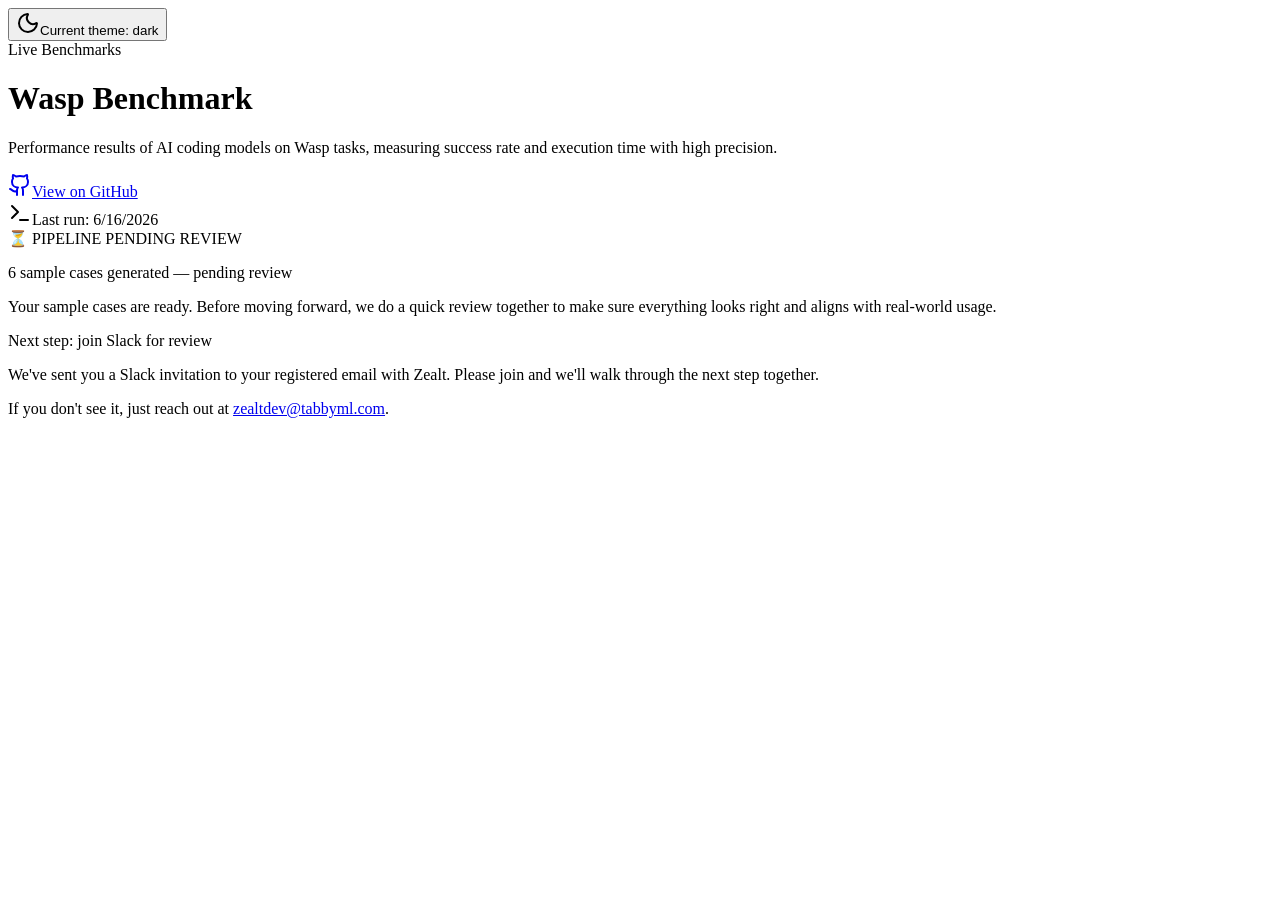
==== commit 6a3fe72d: "Deploying to gh-pages from @ test-organization-2026/wasp-benchmark@f7df78f362d5d5caf85844ceeba1d7d23" ====
--- a/index.html
+++ b/index.html
@@ -1 +1 @@
-<!DOCTYPE html><!--qoQBndwet99buWDK_wq9z--><html lang="en"><head><meta charSet="utf-8"/><meta name="viewport" content="width=device-width, initial-scale=1"/><link rel="preload" href="/wasp-benchmark/_next/static/media/83afe278b6a6bb3c-s.p.3a6ba036.woff2" as="font" crossorigin="" type="font/woff2"/><link rel="stylesheet" href="/wasp-benchmark/_next/static/chunks/29c80e0ec759ef35.css" data-precedence="next"/><link rel="preload" as="script" fetchPriority="low" href="/wasp-benchmark/_next/static/chunks/0ef3b364bab9d974.js"/><script src="/wasp-benchmark/_next/static/chunks/8454fc88ab67fb98.js" async=""></script><script src="/wasp-benchmark/_next/static/chunks/97a43eea315896e1.js" async=""></script><script src="/wasp-benchmark/_next/static/chunks/25234ff9578e6619.js" async=""></script><script src="/wasp-benchmark/_next/static/chunks/turbopack-b6da307db94c0ec1.js" async=""></script><script src="/wasp-benchmark/_next/static/chunks/babff0e7418ab052.js" async=""></script><script src="/wasp-benchmark/_next/static/chunks/3ecbb78a8ff87549.js" async=""></script><script src="/wasp-benchmark/_next/static/chunks/d2c13bb33c4fcd54.js" async=""></script><script src="/wasp-benchmark/_next/static/chunks/c21188132e0e0d48.js" async=""></script><script src="/wasp-benchmark/_next/static/chunks/5fb8618f47c1bb06.js" async=""></script><meta name="next-size-adjust" content=""/><title>Wasp Benchmark</title><meta name="description" content="Performance results of AI coding models on Wasp tasks, measuring success rate and execution time with high precision."/><script src="/wasp-benchmark/_next/static/chunks/a6dad97d9634a72d.js" noModule=""></script></head><body class="inter_5972bc34-module__OU16Qa__className antialiased"><div hidden=""><!--$--><!--/$--></div><script>((a,b,c,d,e,f,g,h)=>{let i=document.documentElement,j=["light","dark"];function k(b){var c;(Array.isArray(a)?a:[a]).forEach(a=>{let c="class"===a,d=c&&f?e.map(a=>f[a]||a):e;c?(i.classList.remove(...d),i.classList.add(f&&f[b]?f[b]:b)):i.setAttribute(a,b)}),c=b,h&&j.includes(c)&&(i.style.colorScheme=c)}if(d)k(d);else try{let a=localStorage.getItem(b)||c,d=g&&"system"===a?window.matchMedia("(prefers-color-scheme: dark)").matches?"dark":"light":a;k(d)}catch(a){}})("class","theme","dark",null,["light","dark"],null,true,false)</script><div class="fixed right-4 top-6 z-50 sm:top-8"><button data-slot="button" data-variant="outline" data-size="icon-sm" class="inline-flex shrink-0 items-center justify-center gap-2 text-sm font-medium whitespace-nowrap transition-all outline-none focus-visible:border-ring focus-visible:ring-[3px] focus-visible:ring-ring/50 disabled:pointer-events-none disabled:opacity-50 aria-invalid:border-destructive aria-invalid:ring-destructive/20 dark:aria-invalid:ring-destructive/40 [&amp;_svg]:pointer-events-none [&amp;_svg]:shrink-0 [&amp;_svg:not([class*=&#x27;size-&#x27;])]:size-4 border hover:bg-accent hover:text-accent-foreground dark:border-input dark:bg-input/30 dark:hover:bg-input/50 size-8 cursor-pointer rounded-full border-border/70 bg-background/90 shadow-sm backdrop-blur supports-backdrop-filter:bg-background/70" type="button" aria-label="Switch to light theme"><svg xmlns="http://www.w3.org/2000/svg" width="24" height="24" viewBox="0 0 24 24" fill="none" stroke="currentColor" stroke-width="2" stroke-linecap="round" stroke-linejoin="round" class="lucide lucide-moon h-4 w-4" aria-hidden="true"><path d="M20.985 12.486a9 9 0 1 1-9.473-9.472c.405-.022.617.46.402.803a6 6 0 0 0 8.268 8.268c.344-.215.825-.004.803.401"></path></svg><span class="sr-only">Current theme: <!-- -->dark</span></button></div><div class="min-h-screen bg-background text-foreground font-sans selection:bg-primary/20"><div class="fixed inset-0 -z-10 h-full w-full bg-background bg-[radial-gradient(#2a2a2a_1px,transparent_1px)] [background-size:16px_16px] [mask-image:radial-gradient(ellipse_50%_50%_at_50%_50%,#000_70%,transparent_100%)] opacity-20 dark:opacity-40"></div><div class="container mx-auto px-4 py-16 max-w-6xl"><div class="text-center mb-16 space-y-6"><div class="inline-flex items-center justify-center p-1.5 rounded-full bg-secondary/50 backdrop-blur-sm border border-border mb-4"><span class="flex h-2 w-2 rounded-full bg-emerald-500 mx-2 animate-pulse"></span><span class="text-xs font-medium px-2">Live Benchmarks</span></div><h1 class="text-5xl md:text-7xl font-bold tracking-tight bg-clip-text text-transparent bg-gradient-to-b from-foreground to-foreground/50 pb-2">Wasp Benchmark</h1><p class="text-lg text-muted-foreground max-w-2xl mx-auto leading-relaxed">Performance results of AI coding models on Wasp tasks, measuring success rate and execution time with high precision.</p><div class="flex flex-wrap items-center justify-center gap-x-6 gap-y-3 text-sm text-muted-foreground pt-4"><a href="https://github.com/test-organization-2026/wasp-benchmark" target="_blank" rel="noopener noreferrer" class="flex w-full sm:w-auto items-center justify-center gap-2 hover:text-primary transition-colors"><svg xmlns="http://www.w3.org/2000/svg" width="24" height="24" viewBox="0 0 24 24" fill="none" stroke="currentColor" stroke-width="2" stroke-linecap="round" stroke-linejoin="round" class="lucide lucide-github w-4 h-4" aria-hidden="true"><path d="M15 22v-4a4.8 4.8 0 0 0-1-3.5c3 0 6-2 6-5.5.08-1.25-.27-2.48-1-3.5.28-1.15.28-2.35 0-3.5 0 0-1 0-3 1.5-2.64-.5-5.36-.5-8 0C6 2 5 2 5 2c-.3 1.15-.3 2.35 0 3.5A5.403 5.403 0 0 0 4 9c0 3.5 3 5.5 6 5.5-.39.49-.68 1.05-.85 1.65-.17.6-.22 1.23-.15 1.85v4"></path><path d="M9 18c-4.51 2-5-2-7-2"></path></svg><span>View on GitHub</span></a><div class="hidden h-4 w-px bg-border sm:block"></div><span class="flex w-full sm:w-auto items-center justify-center gap-2"><svg xmlns="http://www.w3.org/2000/svg" width="24" height="24" viewBox="0 0 24 24" fill="none" stroke="currentColor" stroke-width="2" stroke-linecap="round" stroke-linejoin="round" class="lucide lucide-terminal w-4 h-4" aria-hidden="true"><path d="M12 19h8"></path><path d="m4 17 6-6-6-6"></path></svg><span>Last run: <!-- -->6/15/2026</span></span></div></div><div class="relative overflow-hidden rounded-2xl border border-primary/30 bg-gradient-to-br from-primary/10 via-card/90 to-background/90 px-5 pb-10 pt-6 text-center shadow-[0_0_0_1px_hsl(var(--primary)/0.18),0_28px_72px_-32px_hsl(var(--foreground)/0.45)] backdrop-blur-sm sm:px-8 sm:pb-14 sm:pt-8"><div class="pointer-events-none absolute -right-16 -top-16 h-36 w-36 rounded-full bg-primary/20 blur-3xl sm:-right-14 sm:-top-14 sm:h-40 sm:w-40"></div><div class="pointer-events-none absolute -left-20 bottom-0 h-32 w-32 rounded-full bg-foreground/10 blur-3xl sm:h-36 sm:w-36"></div><div class="relative mx-auto mb-8 inline-flex items-center rounded-full border border-primary/40 bg-primary/15 px-3 py-1 text-xs font-semibold tracking-[0.12em] text-foreground sm:text-sm sm:tracking-[0.16em]">⏳ PIPELINE PENDING REVIEW</div><p class="relative mx-auto max-w-2xl px-4 text-center text-lg font-semibold tracking-wide text-foreground sm:px-5 sm:text-xl">6<!-- --> sample cases generated — pending review</p><p class="relative mx-auto mt-2 max-w-2xl px-4 text-left text-sm leading-relaxed text-muted-foreground sm:px-5">Your sample cases are ready. Before moving forward, we do a quick review together to make sure everything looks right and aligns with real-world usage.</p><div class="relative mx-auto mt-8 max-w-2xl rounded-xl bg-primary/10 px-4 py-4 text-left sm:px-5"><p class="text-base font-semibold text-foreground sm:text-lg text-center">Next step: join Slack for review</p><p class="mt-1 text-sm leading-relaxed text-muted-foreground">We&#x27;ve sent you a Slack invitation to your registered email with Zealt. Please join and we&#x27;ll walk through the next step together.</p><p class="mt-3 text-xs text-muted-foreground">If you don&#x27;t see it, just reach out at<!-- --> <a href="mailto:zealtdev@tabbyml.com" class="font-normal text-foreground underline decoration-primary/60 underline-offset-4 hover:text-primary transition-colors">zealtdev@tabbyml.com</a>.</p></div></div></div></div><!--$--><!--/$--><script src="/wasp-benchmark/_next/static/chunks/0ef3b364bab9d974.js" id="_R_" async=""></script><script>(self.__next_f=self.__next_f||[]).push([0])</script><script>self.__next_f.push([1,"1:\"$Sreact.fragment\"\n2:I[47618,[\"/wasp-benchmark/_next/static/chunks/babff0e7418ab052.js\",\"/wasp-benchmark/_next/static/chunks/3ecbb78a8ff87549.js\"],\"AppQueryProvider\"]\n3:I[20416,[\"/wasp-benchmark/_next/static/chunks/babff0e7418ab052.js\",\"/wasp-benchmark/_next/static/chunks/3ecbb78a8ff87549.js\"],\"ThemeProvider\"]\n4:I[63155,[\"/wasp-benchmark/_next/static/chunks/babff0e7418ab052.js\",\"/wasp-benchmark/_next/static/chunks/3ecbb78a8ff87549.js\"],\"ThemeToggle\"]\n5:I[36064,[\"/wasp-benchmark/_next/static/chunks/d2c13bb33c4fcd54.js\",\"/wasp-benchmark/_next/static/chunks/c21188132e0e0d48.js\"],\"default\"]\n6:I[81497,[\"/wasp-benchmark/_next/static/chunks/d2c13bb33c4fcd54.js\",\"/wasp-benchmark/_next/static/chunks/c21188132e0e0d48.js\"],\"default\"]\nc:I[9986,[\"/wasp-benchmark/_next/static/chunks/d2c13bb33c4fcd54.js\",\"/wasp-benchmark/_next/static/chunks/c21188132e0e0d48.js\"],\"default\"]\n:HL[\"/wasp-benchmark/_next/static/chunks/29c80e0ec759ef35.css\",\"style\"]\n:HL[\"/wasp-benchmark/_next/static/media/83afe278b6a6bb3c-s.p.3a6ba036.woff2\",\"font\",{\"crossOrigin\":\"\",\"type\":\"font/woff2\"}]\n"])</script><script>self.__next_f.push([1,"0:{\"P\":null,\"b\":\"qoQBndwet99buWDK-wq9z\",\"c\":[\"\",\"\"],\"q\":\"\",\"i\":false,\"f\":[[[\"\",{\"children\":[\"(home)\",{\"children\":[\"__PAGE__\",{}]}]},\"$undefined\",\"$undefined\",true],[[\"$\",\"$1\",\"c\",{\"children\":[[[\"$\",\"link\",\"0\",{\"rel\":\"stylesheet\",\"href\":\"/wasp-benchmark/_next/static/chunks/29c80e0ec759ef35.css\",\"precedence\":\"next\",\"crossOrigin\":\"$undefined\",\"nonce\":\"$undefined\"}],[\"$\",\"script\",\"script-0\",{\"src\":\"/wasp-benchmark/_next/static/chunks/babff0e7418ab052.js\",\"async\":true,\"nonce\":\"$undefined\"}],[\"$\",\"script\",\"script-1\",{\"src\":\"/wasp-benchmark/_next/static/chunks/3ecbb78a8ff87549.js\",\"async\":true,\"nonce\":\"$undefined\"}]],[\"$\",\"html\",null,{\"lang\":\"en\",\"suppressHydrationWarning\":true,\"children\":[\"$\",\"body\",null,{\"className\":\"inter_5972bc34-module__OU16Qa__className antialiased\",\"children\":[\"$\",\"$L2\",null,{\"children\":[\"$\",\"$L3\",null,{\"defaultTheme\":\"dark\",\"children\":[[\"$\",\"div\",null,{\"className\":\"fixed right-4 top-6 z-50 sm:top-8\",\"children\":[\"$\",\"$L4\",null,{}]}],[\"$\",\"$L5\",null,{\"parallelRouterKey\":\"children\",\"error\":\"$undefined\",\"errorStyles\":\"$undefined\",\"errorScripts\":\"$undefined\",\"template\":[\"$\",\"$L6\",null,{}],\"templateStyles\":\"$undefined\",\"templateScripts\":\"$undefined\",\"notFound\":[[[\"$\",\"title\",null,{\"children\":\"404: This page could not be found.\"}],[\"$\",\"div\",null,{\"style\":{\"fontFamily\":\"system-ui,\\\"Segoe UI\\\",Roboto,Helvetica,Arial,sans-serif,\\\"Apple Color Emoji\\\",\\\"Segoe UI Emoji\\\"\",\"height\":\"100vh\",\"textAlign\":\"center\",\"display\":\"flex\",\"flexDirection\":\"column\",\"alignItems\":\"center\",\"justifyContent\":\"center\"},\"children\":[\"$\",\"div\",null,{\"children\":[[\"$\",\"style\",null,{\"dangerouslySetInnerHTML\":{\"__html\":\"body{color:#000;background:#fff;margin:0}.next-error-h1{border-right:1px solid rgba(0,0,0,.3)}@media (prefers-color-scheme:dark){body{color:#fff;background:#000}.next-error-h1{border-right:1px solid rgba(255,255,255,.3)}}\"}}],[\"$\",\"h1\",null,{\"className\":\"next-error-h1\",\"style\":{\"display\":\"inline-block\",\"margin\":\"0 20px 0 0\",\"padding\":\"0 23px 0 0\",\"fontSize\":24,\"fontWeight\":500,\"verticalAlign\":\"top\",\"lineHeight\":\"49px\"},\"children\":404}],[\"$\",\"div\",null,{\"style\":{\"display\":\"inline-block\"},\"children\":[\"$\",\"h2\",null,{\"style\":{\"fontSize\":14,\"fontWeight\":400,\"lineHeight\":\"49px\",\"margin\":0},\"children\":\"This page could not be found.\"}]}]]}]}]],[]],\"forbidden\":\"$undefined\",\"unauthorized\":\"$undefined\"}]]}]}]}]}]]}],{\"children\":[[\"$\",\"$1\",\"c\",{\"children\":[null,[\"$\",\"$L5\",null,{\"parallelRouterKey\":\"children\",\"error\":\"$undefined\",\"errorStyles\":\"$undefined\",\"errorScripts\":\"$undefined\",\"template\":[\"$\",\"$L6\",null,{}],\"templateStyles\":\"$undefined\",\"templateScripts\":\"$undefined\",\"notFound\":[[[\"$\",\"title\",null,{\"children\":\"404: This page could not be found.\"}],[\"$\",\"div\",null,{\"style\":\"$0:f:0:1:0:props:children:1:props:children:props:children:props:children:props:children:1:props:notFound:0:1:props:style\",\"children\":[\"$\",\"div\",null,{\"children\":[[\"$\",\"style\",null,{\"dangerouslySetInnerHTML\":{\"__html\":\"body{color:#000;background:#fff;margin:0}.next-error-h1{border-right:1px solid rgba(0,0,0,.3)}@media (prefers-color-scheme:dark){body{color:#fff;background:#000}.next-error-h1{border-right:1px solid rgba(255,255,255,.3)}}\"}}],[\"$\",\"h1\",null,{\"className\":\"next-error-h1\",\"style\":\"$0:f:0:1:0:props:children:1:props:children:props:children:props:children:props:children:1:props:notFound:0:1:props:children:props:children:1:props:style\",\"children\":404}],[\"$\",\"div\",null,{\"style\":\"$0:f:0:1:0:props:children:1:props:children:props:children:props:children:props:children:1:props:notFound:0:1:props:children:props:children:2:props:style\",\"children\":[\"$\",\"h2\",null,{\"style\":\"$0:f:0:1:0:props:children:1:props:children:props:children:props:children:props:children:1:props:notFound:0:1:props:children:props:children:2:props:children:props:style\",\"children\":\"This page could not be found.\"}]}]]}]}]],[]],\"forbidden\":\"$undefined\",\"unauthorized\":\"$undefined\"}]]}],{\"children\":[[\"$\",\"$1\",\"c\",{\"children\":[[\"$\",\"div\",null,{\"className\":\"min-h-screen bg-background text-foreground font-sans selection:bg-primary/20\",\"children\":[[\"$\",\"div\",null,{\"className\":\"fixed inset-0 -z-10 h-full w-full bg-background bg-[radial-gradient(#2a2a2a_1px,transparent_1px)] [background-size:16px_16px] [mask-image:radial-gradient(ellipse_50%_50%_at_50%_50%,#000_70%,transparent_100%)] opacity-20 dark:opacity-40\"}],[\"$\",\"div\",null,{\"className\":\"container mx-auto px-4 py-16 max-w-6xl\",\"children\":[[\"$\",\"div\",null,{\"className\":\"text-center mb-16 space-y-6\",\"children\":[[\"$\",\"div\",null,{\"className\":\"inline-flex items-center justify-center p-1.5 rounded-full bg-secondary/50 backdrop-blur-sm border border-border mb-4\",\"children\":[[\"$\",\"span\",null,{\"className\":\"flex h-2 w-2 rounded-full bg-emerald-500 mx-2 animate-pulse\"}],[\"$\",\"span\",null,{\"className\":\"text-xs font-medium px-2\",\"children\":\"Live Benchmarks\"}]]}],[\"$\",\"h1\",null,{\"className\":\"text-5xl md:text-7xl font-bold tracking-tight bg-clip-text text-transparent bg-gradient-to-b from-foreground to-foreground/50 pb-2\",\"children\":\"Wasp Benchmark\"}],[\"$\",\"p\",null,{\"className\":\"text-lg text-muted-foreground max-w-2xl mx-auto leading-relaxed\",\"children\":\"Performance results of AI coding models on Wasp tasks, measuring success rate and execution time with high precision.\"}],\"$L7\"]}],\"$L8\"]}]]}],[\"$L9\"],\"$La\"]}],{},null,false,false]},null,false,false]},null,false,false],\"$Lb\",false]],\"m\":\"$undefined\",\"G\":[\"$c\",[]],\"S\":true}\n"])</script><script>self.__next_f.push([1,"d:I[75049,[\"/wasp-benchmark/_next/static/chunks/d2c13bb33c4fcd54.js\",\"/wasp-benchmark/_next/static/chunks/c21188132e0e0d48.js\"],\"OutletBoundary\"]\ne:\"$Sreact.suspense\"\n10:I[75049,[\"/wasp-benchmark/_next/static/chunks/d2c13bb33c4fcd54.js\",\"/wasp-benchmark/_next/static/chunks/c21188132e0e0d48.js\"],\"ViewportBoundary\"]\n12:I[75049,[\"/wasp-benchmark/_next/static/chunks/d2c13bb33c4fcd54.js\",\"/wasp-benchmark/_next/static/chunks/c21188132e0e0d48.js\"],\"MetadataBoundary\"]\n"])</script><script>self.__next_f.push([1,"7:[\"$\",\"div\",null,{\"className\":\"flex flex-wrap items-center justify-center gap-x-6 gap-y-3 text-sm text-muted-foreground pt-4\",\"children\":[[\"$\",\"a\",null,{\"href\":\"https://github.com/test-organization-2026/wasp-benchmark\",\"target\":\"_blank\",\"rel\":\"noopener noreferrer\",\"className\":\"flex w-full sm:w-auto items-center justify-center gap-2 hover:text-primary transition-colors\",\"children\":[[\"$\",\"svg\",null,{\"ref\":\"$undefined\",\"xmlns\":\"http://www.w3.org/2000/svg\",\"width\":24,\"height\":24,\"viewBox\":\"0 0 24 24\",\"fill\":\"none\",\"stroke\":\"currentColor\",\"strokeWidth\":2,\"strokeLinecap\":\"round\",\"strokeLinejoin\":\"round\",\"className\":\"lucide lucide-github w-4 h-4\",\"aria-hidden\":\"true\",\"children\":[[\"$\",\"path\",\"tonef\",{\"d\":\"M15 22v-4a4.8 4.8 0 0 0-1-3.5c3 0 6-2 6-5.5.08-1.25-.27-2.48-1-3.5.28-1.15.28-2.35 0-3.5 0 0-1 0-3 1.5-2.64-.5-5.36-.5-8 0C6 2 5 2 5 2c-.3 1.15-.3 2.35 0 3.5A5.403 5.403 0 0 0 4 9c0 3.5 3 5.5 6 5.5-.39.49-.68 1.05-.85 1.65-.17.6-.22 1.23-.15 1.85v4\"}],[\"$\",\"path\",\"9comsn\",{\"d\":\"M9 18c-4.51 2-5-2-7-2\"}],\"$undefined\"]}],[\"$\",\"span\",null,{\"children\":\"View on GitHub\"}]]}],false,[\"$\",\"div\",null,{\"className\":\"hidden h-4 w-px bg-border sm:block\"}],[\"$\",\"span\",null,{\"className\":\"flex w-full sm:w-auto items-center justify-center gap-2\",\"children\":[[\"$\",\"svg\",null,{\"ref\":\"$undefined\",\"xmlns\":\"http://www.w3.org/2000/svg\",\"width\":24,\"height\":24,\"viewBox\":\"0 0 24 24\",\"fill\":\"none\",\"stroke\":\"currentColor\",\"strokeWidth\":2,\"strokeLinecap\":\"round\",\"strokeLinejoin\":\"round\",\"className\":\"lucide lucide-terminal w-4 h-4\",\"aria-hidden\":\"true\",\"children\":[[\"$\",\"path\",\"baeox8\",{\"d\":\"M12 19h8\"}],[\"$\",\"path\",\"1yngyt\",{\"d\":\"m4 17 6-6-6-6\"}],\"$undefined\"]}],[\"$\",\"span\",null,{\"children\":[\"Last run: \",\"6/15/2026\"]}]]}]]}]\n"])</script><script>self.__next_f.push([1,"8:[\"$\",\"div\",null,{\"className\":\"relative overflow-hidden rounded-2xl border border-primary/30 bg-gradient-to-br from-primary/10 via-card/90 to-background/90 px-5 pb-10 pt-6 text-center shadow-[0_0_0_1px_hsl(var(--primary)/0.18),0_28px_72px_-32px_hsl(var(--foreground)/0.45)] backdrop-blur-sm sm:px-8 sm:pb-14 sm:pt-8\",\"children\":[[\"$\",\"div\",null,{\"className\":\"pointer-events-none absolute -right-16 -top-16 h-36 w-36 rounded-full bg-primary/20 blur-3xl sm:-right-14 sm:-top-14 sm:h-40 sm:w-40\"}],[\"$\",\"div\",null,{\"className\":\"pointer-events-none absolute -left-20 bottom-0 h-32 w-32 rounded-full bg-foreground/10 blur-3xl sm:h-36 sm:w-36\"}],[\"$\",\"div\",null,{\"className\":\"relative mx-auto mb-8 inline-flex items-center rounded-full border border-primary/40 bg-primary/15 px-3 py-1 text-xs font-semibold tracking-[0.12em] text-foreground sm:text-sm sm:tracking-[0.16em]\",\"children\":\"⏳ PIPELINE PENDING REVIEW\"}],[\"$\",\"p\",null,{\"className\":\"relative mx-auto max-w-2xl px-4 text-center text-lg font-semibold tracking-wide text-foreground sm:px-5 sm:text-xl\",\"children\":[6,\" sample cases generated — pending review\"]}],[\"$\",\"p\",null,{\"className\":\"relative mx-auto mt-2 max-w-2xl px-4 text-left text-sm leading-relaxed text-muted-foreground sm:px-5\",\"children\":\"Your sample cases are ready. Before moving forward, we do a quick review together to make sure everything looks right and aligns with real-world usage.\"}],[\"$\",\"div\",null,{\"className\":\"relative mx-auto mt-8 max-w-2xl rounded-xl bg-primary/10 px-4 py-4 text-left sm:px-5\",\"children\":[[\"$\",\"p\",null,{\"className\":\"text-base font-semibold text-foreground sm:text-lg text-center\",\"children\":\"Next step: join Slack for review\"}],[\"$\",\"p\",null,{\"className\":\"mt-1 text-sm leading-relaxed text-muted-foreground\",\"children\":\"We've sent you a Slack invitation to your registered email with Zealt. Please join and we'll walk through the next step together.\"}],[\"$\",\"p\",null,{\"className\":\"mt-3 text-xs text-muted-foreground\",\"children\":[\"If you don't see it, just reach out at\",\" \",[\"$\",\"a\",null,{\"href\":\"mailto:zealtdev@tabbyml.com\",\"className\":\"font-normal text-foreground underline decoration-primary/60 underline-offset-4 hover:text-primary transition-colors\",\"children\":\"zealtdev@tabbyml.com\"}],\".\"]}]]}]]}]\n"])</script><script>self.__next_f.push([1,"9:[\"$\",\"script\",\"script-0\",{\"src\":\"/wasp-benchmark/_next/static/chunks/5fb8618f47c1bb06.js\",\"async\":true,\"nonce\":\"$undefined\"}]\na:[\"$\",\"$Ld\",null,{\"children\":[\"$\",\"$e\",null,{\"name\":\"Next.MetadataOutlet\",\"children\":\"$@f\"}]}]\nb:[\"$\",\"$1\",\"h\",{\"children\":[null,[\"$\",\"$L10\",null,{\"children\":\"$L11\"}],[\"$\",\"div\",null,{\"hidden\":true,\"children\":[\"$\",\"$L12\",null,{\"children\":[\"$\",\"$e\",null,{\"name\":\"Next.Metadata\",\"children\":\"$L13\"}]}]}],[\"$\",\"meta\",null,{\"name\":\"next-size-adjust\",\"content\":\"\"}]]}]\n"])</script><script>self.__next_f.push([1,"11:[[\"$\",\"meta\",\"0\",{\"charSet\":\"utf-8\"}],[\"$\",\"meta\",\"1\",{\"name\":\"viewport\",\"content\":\"width=device-width, initial-scale=1\"}]]\n"])</script><script>self.__next_f.push([1,"f:null\n13:[[\"$\",\"title\",\"0\",{\"children\":\"Wasp Benchmark\"}],[\"$\",\"meta\",\"1\",{\"name\":\"description\",\"content\":\"Performance results of AI coding models on Wasp tasks, measuring success rate and execution time with high precision.\"}]]\n"])</script></body></html>+<!DOCTYPE html><!--ETJQ8sS0CFGTz4I4PWPnt--><html lang="en"><head><meta charSet="utf-8"/><meta name="viewport" content="width=device-width, initial-scale=1"/><link rel="preload" href="/wasp-benchmark/_next/static/media/83afe278b6a6bb3c-s.p.3a6ba036.woff2" as="font" crossorigin="" type="font/woff2"/><link rel="stylesheet" href="/wasp-benchmark/_next/static/chunks/29c80e0ec759ef35.css" data-precedence="next"/><link rel="preload" as="script" fetchPriority="low" href="/wasp-benchmark/_next/static/chunks/0ef3b364bab9d974.js"/><script src="/wasp-benchmark/_next/static/chunks/8454fc88ab67fb98.js" async=""></script><script src="/wasp-benchmark/_next/static/chunks/97a43eea315896e1.js" async=""></script><script src="/wasp-benchmark/_next/static/chunks/25234ff9578e6619.js" async=""></script><script src="/wasp-benchmark/_next/static/chunks/turbopack-b6da307db94c0ec1.js" async=""></script><script src="/wasp-benchmark/_next/static/chunks/babff0e7418ab052.js" async=""></script><script src="/wasp-benchmark/_next/static/chunks/3ecbb78a8ff87549.js" async=""></script><script src="/wasp-benchmark/_next/static/chunks/d2c13bb33c4fcd54.js" async=""></script><script src="/wasp-benchmark/_next/static/chunks/c21188132e0e0d48.js" async=""></script><script src="/wasp-benchmark/_next/static/chunks/5fb8618f47c1bb06.js" async=""></script><meta name="next-size-adjust" content=""/><title>Wasp Benchmark</title><meta name="description" content="Performance results of AI coding models on Wasp tasks, measuring success rate and execution time with high precision."/><script src="/wasp-benchmark/_next/static/chunks/a6dad97d9634a72d.js" noModule=""></script></head><body class="inter_5972bc34-module__OU16Qa__className antialiased"><div hidden=""><!--$--><!--/$--></div><script>((a,b,c,d,e,f,g,h)=>{let i=document.documentElement,j=["light","dark"];function k(b){var c;(Array.isArray(a)?a:[a]).forEach(a=>{let c="class"===a,d=c&&f?e.map(a=>f[a]||a):e;c?(i.classList.remove(...d),i.classList.add(f&&f[b]?f[b]:b)):i.setAttribute(a,b)}),c=b,h&&j.includes(c)&&(i.style.colorScheme=c)}if(d)k(d);else try{let a=localStorage.getItem(b)||c,d=g&&"system"===a?window.matchMedia("(prefers-color-scheme: dark)").matches?"dark":"light":a;k(d)}catch(a){}})("class","theme","dark",null,["light","dark"],null,true,false)</script><div class="fixed right-4 top-6 z-50 sm:top-8"><button data-slot="button" data-variant="outline" data-size="icon-sm" class="inline-flex shrink-0 items-center justify-center gap-2 text-sm font-medium whitespace-nowrap transition-all outline-none focus-visible:border-ring focus-visible:ring-[3px] focus-visible:ring-ring/50 disabled:pointer-events-none disabled:opacity-50 aria-invalid:border-destructive aria-invalid:ring-destructive/20 dark:aria-invalid:ring-destructive/40 [&amp;_svg]:pointer-events-none [&amp;_svg]:shrink-0 [&amp;_svg:not([class*=&#x27;size-&#x27;])]:size-4 border hover:bg-accent hover:text-accent-foreground dark:border-input dark:bg-input/30 dark:hover:bg-input/50 size-8 cursor-pointer rounded-full border-border/70 bg-background/90 shadow-sm backdrop-blur supports-backdrop-filter:bg-background/70" type="button" aria-label="Switch to light theme"><svg xmlns="http://www.w3.org/2000/svg" width="24" height="24" viewBox="0 0 24 24" fill="none" stroke="currentColor" stroke-width="2" stroke-linecap="round" stroke-linejoin="round" class="lucide lucide-moon h-4 w-4" aria-hidden="true"><path d="M20.985 12.486a9 9 0 1 1-9.473-9.472c.405-.022.617.46.402.803a6 6 0 0 0 8.268 8.268c.344-.215.825-.004.803.401"></path></svg><span class="sr-only">Current theme: <!-- -->dark</span></button></div><div class="min-h-screen bg-background text-foreground font-sans selection:bg-primary/20"><div class="fixed inset-0 -z-10 h-full w-full bg-background bg-[radial-gradient(#2a2a2a_1px,transparent_1px)] [background-size:16px_16px] [mask-image:radial-gradient(ellipse_50%_50%_at_50%_50%,#000_70%,transparent_100%)] opacity-20 dark:opacity-40"></div><div class="container mx-auto px-4 py-16 max-w-6xl"><div class="text-center mb-16 space-y-6"><div class="inline-flex items-center justify-center p-1.5 rounded-full bg-secondary/50 backdrop-blur-sm border border-border mb-4"><span class="flex h-2 w-2 rounded-full bg-emerald-500 mx-2 animate-pulse"></span><span class="text-xs font-medium px-2">Live Benchmarks</span></div><h1 class="text-5xl md:text-7xl font-bold tracking-tight bg-clip-text text-transparent bg-gradient-to-b from-foreground to-foreground/50 pb-2">Wasp Benchmark</h1><p class="text-lg text-muted-foreground max-w-2xl mx-auto leading-relaxed">Performance results of AI coding models on Wasp tasks, measuring success rate and execution time with high precision.</p><div class="flex flex-wrap items-center justify-center gap-x-6 gap-y-3 text-sm text-muted-foreground pt-4"><a href="https://github.com/test-organization-2026/wasp-benchmark" target="_blank" rel="noopener noreferrer" class="flex w-full sm:w-auto items-center justify-center gap-2 hover:text-primary transition-colors"><svg xmlns="http://www.w3.org/2000/svg" width="24" height="24" viewBox="0 0 24 24" fill="none" stroke="currentColor" stroke-width="2" stroke-linecap="round" stroke-linejoin="round" class="lucide lucide-github w-4 h-4" aria-hidden="true"><path d="M15 22v-4a4.8 4.8 0 0 0-1-3.5c3 0 6-2 6-5.5.08-1.25-.27-2.48-1-3.5.28-1.15.28-2.35 0-3.5 0 0-1 0-3 1.5-2.64-.5-5.36-.5-8 0C6 2 5 2 5 2c-.3 1.15-.3 2.35 0 3.5A5.403 5.403 0 0 0 4 9c0 3.5 3 5.5 6 5.5-.39.49-.68 1.05-.85 1.65-.17.6-.22 1.23-.15 1.85v4"></path><path d="M9 18c-4.51 2-5-2-7-2"></path></svg><span>View on GitHub</span></a><div class="hidden h-4 w-px bg-border sm:block"></div><span class="flex w-full sm:w-auto items-center justify-center gap-2"><svg xmlns="http://www.w3.org/2000/svg" width="24" height="24" viewBox="0 0 24 24" fill="none" stroke="currentColor" stroke-width="2" stroke-linecap="round" stroke-linejoin="round" class="lucide lucide-terminal w-4 h-4" aria-hidden="true"><path d="M12 19h8"></path><path d="m4 17 6-6-6-6"></path></svg><span>Last run: <!-- -->6/16/2026</span></span></div></div><div class="relative overflow-hidden rounded-2xl border border-primary/30 bg-gradient-to-br from-primary/10 via-card/90 to-background/90 px-5 pb-10 pt-6 text-center shadow-[0_0_0_1px_hsl(var(--primary)/0.18),0_28px_72px_-32px_hsl(var(--foreground)/0.45)] backdrop-blur-sm sm:px-8 sm:pb-14 sm:pt-8"><div class="pointer-events-none absolute -right-16 -top-16 h-36 w-36 rounded-full bg-primary/20 blur-3xl sm:-right-14 sm:-top-14 sm:h-40 sm:w-40"></div><div class="pointer-events-none absolute -left-20 bottom-0 h-32 w-32 rounded-full bg-foreground/10 blur-3xl sm:h-36 sm:w-36"></div><div class="relative mx-auto mb-8 inline-flex items-center rounded-full border border-primary/40 bg-primary/15 px-3 py-1 text-xs font-semibold tracking-[0.12em] text-foreground sm:text-sm sm:tracking-[0.16em]">⏳ PIPELINE PENDING REVIEW</div><p class="relative mx-auto max-w-2xl px-4 text-center text-lg font-semibold tracking-wide text-foreground sm:px-5 sm:text-xl">6<!-- --> sample cases generated — pending review</p><p class="relative mx-auto mt-2 max-w-2xl px-4 text-left text-sm leading-relaxed text-muted-foreground sm:px-5">Your sample cases are ready. Before moving forward, we do a quick review together to make sure everything looks right and aligns with real-world usage.</p><div class="relative mx-auto mt-8 max-w-2xl rounded-xl bg-primary/10 px-4 py-4 text-left sm:px-5"><p class="text-base font-semibold text-foreground sm:text-lg text-center">Next step: join Slack for review</p><p class="mt-1 text-sm leading-relaxed text-muted-foreground">We&#x27;ve sent you a Slack invitation to your registered email with Zealt. Please join and we&#x27;ll walk through the next step together.</p><p class="mt-3 text-xs text-muted-foreground">If you don&#x27;t see it, just reach out at<!-- --> <a href="mailto:zealtdev@tabbyml.com" class="font-normal text-foreground underline decoration-primary/60 underline-offset-4 hover:text-primary transition-colors">zealtdev@tabbyml.com</a>.</p></div></div></div></div><!--$--><!--/$--><script src="/wasp-benchmark/_next/static/chunks/0ef3b364bab9d974.js" id="_R_" async=""></script><script>(self.__next_f=self.__next_f||[]).push([0])</script><script>self.__next_f.push([1,"1:\"$Sreact.fragment\"\n2:I[47618,[\"/wasp-benchmark/_next/static/chunks/babff0e7418ab052.js\",\"/wasp-benchmark/_next/static/chunks/3ecbb78a8ff87549.js\"],\"AppQueryProvider\"]\n3:I[20416,[\"/wasp-benchmark/_next/static/chunks/babff0e7418ab052.js\",\"/wasp-benchmark/_next/static/chunks/3ecbb78a8ff87549.js\"],\"ThemeProvider\"]\n4:I[63155,[\"/wasp-benchmark/_next/static/chunks/babff0e7418ab052.js\",\"/wasp-benchmark/_next/static/chunks/3ecbb78a8ff87549.js\"],\"ThemeToggle\"]\n5:I[36064,[\"/wasp-benchmark/_next/static/chunks/d2c13bb33c4fcd54.js\",\"/wasp-benchmark/_next/static/chunks/c21188132e0e0d48.js\"],\"default\"]\n6:I[81497,[\"/wasp-benchmark/_next/static/chunks/d2c13bb33c4fcd54.js\",\"/wasp-benchmark/_next/static/chunks/c21188132e0e0d48.js\"],\"default\"]\nc:I[9986,[\"/wasp-benchmark/_next/static/chunks/d2c13bb33c4fcd54.js\",\"/wasp-benchmark/_next/static/chunks/c21188132e0e0d48.js\"],\"default\"]\n:HL[\"/wasp-benchmark/_next/static/chunks/29c80e0ec759ef35.css\",\"style\"]\n:HL[\"/wasp-benchmark/_next/static/media/83afe278b6a6bb3c-s.p.3a6ba036.woff2\",\"font\",{\"crossOrigin\":\"\",\"type\":\"font/woff2\"}]\n"])</script><script>self.__next_f.push([1,"0:{\"P\":null,\"b\":\"ETJQ8sS0CFGTz4I4PWPnt\",\"c\":[\"\",\"\"],\"q\":\"\",\"i\":false,\"f\":[[[\"\",{\"children\":[\"(home)\",{\"children\":[\"__PAGE__\",{}]}]},\"$undefined\",\"$undefined\",true],[[\"$\",\"$1\",\"c\",{\"children\":[[[\"$\",\"link\",\"0\",{\"rel\":\"stylesheet\",\"href\":\"/wasp-benchmark/_next/static/chunks/29c80e0ec759ef35.css\",\"precedence\":\"next\",\"crossOrigin\":\"$undefined\",\"nonce\":\"$undefined\"}],[\"$\",\"script\",\"script-0\",{\"src\":\"/wasp-benchmark/_next/static/chunks/babff0e7418ab052.js\",\"async\":true,\"nonce\":\"$undefined\"}],[\"$\",\"script\",\"script-1\",{\"src\":\"/wasp-benchmark/_next/static/chunks/3ecbb78a8ff87549.js\",\"async\":true,\"nonce\":\"$undefined\"}]],[\"$\",\"html\",null,{\"lang\":\"en\",\"suppressHydrationWarning\":true,\"children\":[\"$\",\"body\",null,{\"className\":\"inter_5972bc34-module__OU16Qa__className antialiased\",\"children\":[\"$\",\"$L2\",null,{\"children\":[\"$\",\"$L3\",null,{\"defaultTheme\":\"dark\",\"children\":[[\"$\",\"div\",null,{\"className\":\"fixed right-4 top-6 z-50 sm:top-8\",\"children\":[\"$\",\"$L4\",null,{}]}],[\"$\",\"$L5\",null,{\"parallelRouterKey\":\"children\",\"error\":\"$undefined\",\"errorStyles\":\"$undefined\",\"errorScripts\":\"$undefined\",\"template\":[\"$\",\"$L6\",null,{}],\"templateStyles\":\"$undefined\",\"templateScripts\":\"$undefined\",\"notFound\":[[[\"$\",\"title\",null,{\"children\":\"404: This page could not be found.\"}],[\"$\",\"div\",null,{\"style\":{\"fontFamily\":\"system-ui,\\\"Segoe UI\\\",Roboto,Helvetica,Arial,sans-serif,\\\"Apple Color Emoji\\\",\\\"Segoe UI Emoji\\\"\",\"height\":\"100vh\",\"textAlign\":\"center\",\"display\":\"flex\",\"flexDirection\":\"column\",\"alignItems\":\"center\",\"justifyContent\":\"center\"},\"children\":[\"$\",\"div\",null,{\"children\":[[\"$\",\"style\",null,{\"dangerouslySetInnerHTML\":{\"__html\":\"body{color:#000;background:#fff;margin:0}.next-error-h1{border-right:1px solid rgba(0,0,0,.3)}@media (prefers-color-scheme:dark){body{color:#fff;background:#000}.next-error-h1{border-right:1px solid rgba(255,255,255,.3)}}\"}}],[\"$\",\"h1\",null,{\"className\":\"next-error-h1\",\"style\":{\"display\":\"inline-block\",\"margin\":\"0 20px 0 0\",\"padding\":\"0 23px 0 0\",\"fontSize\":24,\"fontWeight\":500,\"verticalAlign\":\"top\",\"lineHeight\":\"49px\"},\"children\":404}],[\"$\",\"div\",null,{\"style\":{\"display\":\"inline-block\"},\"children\":[\"$\",\"h2\",null,{\"style\":{\"fontSize\":14,\"fontWeight\":400,\"lineHeight\":\"49px\",\"margin\":0},\"children\":\"This page could not be found.\"}]}]]}]}]],[]],\"forbidden\":\"$undefined\",\"unauthorized\":\"$undefined\"}]]}]}]}]}]]}],{\"children\":[[\"$\",\"$1\",\"c\",{\"children\":[null,[\"$\",\"$L5\",null,{\"parallelRouterKey\":\"children\",\"error\":\"$undefined\",\"errorStyles\":\"$undefined\",\"errorScripts\":\"$undefined\",\"template\":[\"$\",\"$L6\",null,{}],\"templateStyles\":\"$undefined\",\"templateScripts\":\"$undefined\",\"notFound\":[[[\"$\",\"title\",null,{\"children\":\"404: This page could not be found.\"}],[\"$\",\"div\",null,{\"style\":\"$0:f:0:1:0:props:children:1:props:children:props:children:props:children:props:children:1:props:notFound:0:1:props:style\",\"children\":[\"$\",\"div\",null,{\"children\":[[\"$\",\"style\",null,{\"dangerouslySetInnerHTML\":{\"__html\":\"body{color:#000;background:#fff;margin:0}.next-error-h1{border-right:1px solid rgba(0,0,0,.3)}@media (prefers-color-scheme:dark){body{color:#fff;background:#000}.next-error-h1{border-right:1px solid rgba(255,255,255,.3)}}\"}}],[\"$\",\"h1\",null,{\"className\":\"next-error-h1\",\"style\":\"$0:f:0:1:0:props:children:1:props:children:props:children:props:children:props:children:1:props:notFound:0:1:props:children:props:children:1:props:style\",\"children\":404}],[\"$\",\"div\",null,{\"style\":\"$0:f:0:1:0:props:children:1:props:children:props:children:props:children:props:children:1:props:notFound:0:1:props:children:props:children:2:props:style\",\"children\":[\"$\",\"h2\",null,{\"style\":\"$0:f:0:1:0:props:children:1:props:children:props:children:props:children:props:children:1:props:notFound:0:1:props:children:props:children:2:props:children:props:style\",\"children\":\"This page could not be found.\"}]}]]}]}]],[]],\"forbidden\":\"$undefined\",\"unauthorized\":\"$undefined\"}]]}],{\"children\":[[\"$\",\"$1\",\"c\",{\"children\":[[\"$\",\"div\",null,{\"className\":\"min-h-screen bg-background text-foreground font-sans selection:bg-primary/20\",\"children\":[[\"$\",\"div\",null,{\"className\":\"fixed inset-0 -z-10 h-full w-full bg-background bg-[radial-gradient(#2a2a2a_1px,transparent_1px)] [background-size:16px_16px] [mask-image:radial-gradient(ellipse_50%_50%_at_50%_50%,#000_70%,transparent_100%)] opacity-20 dark:opacity-40\"}],[\"$\",\"div\",null,{\"className\":\"container mx-auto px-4 py-16 max-w-6xl\",\"children\":[[\"$\",\"div\",null,{\"className\":\"text-center mb-16 space-y-6\",\"children\":[[\"$\",\"div\",null,{\"className\":\"inline-flex items-center justify-center p-1.5 rounded-full bg-secondary/50 backdrop-blur-sm border border-border mb-4\",\"children\":[[\"$\",\"span\",null,{\"className\":\"flex h-2 w-2 rounded-full bg-emerald-500 mx-2 animate-pulse\"}],[\"$\",\"span\",null,{\"className\":\"text-xs font-medium px-2\",\"children\":\"Live Benchmarks\"}]]}],[\"$\",\"h1\",null,{\"className\":\"text-5xl md:text-7xl font-bold tracking-tight bg-clip-text text-transparent bg-gradient-to-b from-foreground to-foreground/50 pb-2\",\"children\":\"Wasp Benchmark\"}],[\"$\",\"p\",null,{\"className\":\"text-lg text-muted-foreground max-w-2xl mx-auto leading-relaxed\",\"children\":\"Performance results of AI coding models on Wasp tasks, measuring success rate and execution time with high precision.\"}],\"$L7\"]}],\"$L8\"]}]]}],[\"$L9\"],\"$La\"]}],{},null,false,false]},null,false,false]},null,false,false],\"$Lb\",false]],\"m\":\"$undefined\",\"G\":[\"$c\",[]],\"S\":true}\n"])</script><script>self.__next_f.push([1,"d:I[75049,[\"/wasp-benchmark/_next/static/chunks/d2c13bb33c4fcd54.js\",\"/wasp-benchmark/_next/static/chunks/c21188132e0e0d48.js\"],\"OutletBoundary\"]\ne:\"$Sreact.suspense\"\n10:I[75049,[\"/wasp-benchmark/_next/static/chunks/d2c13bb33c4fcd54.js\",\"/wasp-benchmark/_next/static/chunks/c21188132e0e0d48.js\"],\"ViewportBoundary\"]\n12:I[75049,[\"/wasp-benchmark/_next/static/chunks/d2c13bb33c4fcd54.js\",\"/wasp-benchmark/_next/static/chunks/c21188132e0e0d48.js\"],\"MetadataBoundary\"]\n"])</script><script>self.__next_f.push([1,"7:[\"$\",\"div\",null,{\"className\":\"flex flex-wrap items-center justify-center gap-x-6 gap-y-3 text-sm text-muted-foreground pt-4\",\"children\":[[\"$\",\"a\",null,{\"href\":\"https://github.com/test-organization-2026/wasp-benchmark\",\"target\":\"_blank\",\"rel\":\"noopener noreferrer\",\"className\":\"flex w-full sm:w-auto items-center justify-center gap-2 hover:text-primary transition-colors\",\"children\":[[\"$\",\"svg\",null,{\"ref\":\"$undefined\",\"xmlns\":\"http://www.w3.org/2000/svg\",\"width\":24,\"height\":24,\"viewBox\":\"0 0 24 24\",\"fill\":\"none\",\"stroke\":\"currentColor\",\"strokeWidth\":2,\"strokeLinecap\":\"round\",\"strokeLinejoin\":\"round\",\"className\":\"lucide lucide-github w-4 h-4\",\"aria-hidden\":\"true\",\"children\":[[\"$\",\"path\",\"tonef\",{\"d\":\"M15 22v-4a4.8 4.8 0 0 0-1-3.5c3 0 6-2 6-5.5.08-1.25-.27-2.48-1-3.5.28-1.15.28-2.35 0-3.5 0 0-1 0-3 1.5-2.64-.5-5.36-.5-8 0C6 2 5 2 5 2c-.3 1.15-.3 2.35 0 3.5A5.403 5.403 0 0 0 4 9c0 3.5 3 5.5 6 5.5-.39.49-.68 1.05-.85 1.65-.17.6-.22 1.23-.15 1.85v4\"}],[\"$\",\"path\",\"9comsn\",{\"d\":\"M9 18c-4.51 2-5-2-7-2\"}],\"$undefined\"]}],[\"$\",\"span\",null,{\"children\":\"View on GitHub\"}]]}],false,[\"$\",\"div\",null,{\"className\":\"hidden h-4 w-px bg-border sm:block\"}],[\"$\",\"span\",null,{\"className\":\"flex w-full sm:w-auto items-center justify-center gap-2\",\"children\":[[\"$\",\"svg\",null,{\"ref\":\"$undefined\",\"xmlns\":\"http://www.w3.org/2000/svg\",\"width\":24,\"height\":24,\"viewBox\":\"0 0 24 24\",\"fill\":\"none\",\"stroke\":\"currentColor\",\"strokeWidth\":2,\"strokeLinecap\":\"round\",\"strokeLinejoin\":\"round\",\"className\":\"lucide lucide-terminal w-4 h-4\",\"aria-hidden\":\"true\",\"children\":[[\"$\",\"path\",\"baeox8\",{\"d\":\"M12 19h8\"}],[\"$\",\"path\",\"1yngyt\",{\"d\":\"m4 17 6-6-6-6\"}],\"$undefined\"]}],[\"$\",\"span\",null,{\"children\":[\"Last run: \",\"6/16/2026\"]}]]}]]}]\n"])</script><script>self.__next_f.push([1,"8:[\"$\",\"div\",null,{\"className\":\"relative overflow-hidden rounded-2xl border border-primary/30 bg-gradient-to-br from-primary/10 via-card/90 to-background/90 px-5 pb-10 pt-6 text-center shadow-[0_0_0_1px_hsl(var(--primary)/0.18),0_28px_72px_-32px_hsl(var(--foreground)/0.45)] backdrop-blur-sm sm:px-8 sm:pb-14 sm:pt-8\",\"children\":[[\"$\",\"div\",null,{\"className\":\"pointer-events-none absolute -right-16 -top-16 h-36 w-36 rounded-full bg-primary/20 blur-3xl sm:-right-14 sm:-top-14 sm:h-40 sm:w-40\"}],[\"$\",\"div\",null,{\"className\":\"pointer-events-none absolute -left-20 bottom-0 h-32 w-32 rounded-full bg-foreground/10 blur-3xl sm:h-36 sm:w-36\"}],[\"$\",\"div\",null,{\"className\":\"relative mx-auto mb-8 inline-flex items-center rounded-full border border-primary/40 bg-primary/15 px-3 py-1 text-xs font-semibold tracking-[0.12em] text-foreground sm:text-sm sm:tracking-[0.16em]\",\"children\":\"⏳ PIPELINE PENDING REVIEW\"}],[\"$\",\"p\",null,{\"className\":\"relative mx-auto max-w-2xl px-4 text-center text-lg font-semibold tracking-wide text-foreground sm:px-5 sm:text-xl\",\"children\":[6,\" sample cases generated — pending review\"]}],[\"$\",\"p\",null,{\"className\":\"relative mx-auto mt-2 max-w-2xl px-4 text-left text-sm leading-relaxed text-muted-foreground sm:px-5\",\"children\":\"Your sample cases are ready. Before moving forward, we do a quick review together to make sure everything looks right and aligns with real-world usage.\"}],[\"$\",\"div\",null,{\"className\":\"relative mx-auto mt-8 max-w-2xl rounded-xl bg-primary/10 px-4 py-4 text-left sm:px-5\",\"children\":[[\"$\",\"p\",null,{\"className\":\"text-base font-semibold text-foreground sm:text-lg text-center\",\"children\":\"Next step: join Slack for review\"}],[\"$\",\"p\",null,{\"className\":\"mt-1 text-sm leading-relaxed text-muted-foreground\",\"children\":\"We've sent you a Slack invitation to your registered email with Zealt. Please join and we'll walk through the next step together.\"}],[\"$\",\"p\",null,{\"className\":\"mt-3 text-xs text-muted-foreground\",\"children\":[\"If you don't see it, just reach out at\",\" \",[\"$\",\"a\",null,{\"href\":\"mailto:zealtdev@tabbyml.com\",\"className\":\"font-normal text-foreground underline decoration-primary/60 underline-offset-4 hover:text-primary transition-colors\",\"children\":\"zealtdev@tabbyml.com\"}],\".\"]}]]}]]}]\n"])</script><script>self.__next_f.push([1,"9:[\"$\",\"script\",\"script-0\",{\"src\":\"/wasp-benchmark/_next/static/chunks/5fb8618f47c1bb06.js\",\"async\":true,\"nonce\":\"$undefined\"}]\na:[\"$\",\"$Ld\",null,{\"children\":[\"$\",\"$e\",null,{\"name\":\"Next.MetadataOutlet\",\"children\":\"$@f\"}]}]\nb:[\"$\",\"$1\",\"h\",{\"children\":[null,[\"$\",\"$L10\",null,{\"children\":\"$L11\"}],[\"$\",\"div\",null,{\"hidden\":true,\"children\":[\"$\",\"$L12\",null,{\"children\":[\"$\",\"$e\",null,{\"name\":\"Next.Metadata\",\"children\":\"$L13\"}]}]}],[\"$\",\"meta\",null,{\"name\":\"next-size-adjust\",\"content\":\"\"}]]}]\n"])</script><script>self.__next_f.push([1,"11:[[\"$\",\"meta\",\"0\",{\"charSet\":\"utf-8\"}],[\"$\",\"meta\",\"1\",{\"name\":\"viewport\",\"content\":\"width=device-width, initial-scale=1\"}]]\n"])</script><script>self.__next_f.push([1,"f:null\n13:[[\"$\",\"title\",\"0\",{\"children\":\"Wasp Benchmark\"}],[\"$\",\"meta\",\"1\",{\"name\":\"description\",\"content\":\"Performance results of AI coding models on Wasp tasks, measuring success rate and execution time with high precision.\"}]]\n"])</script></body></html>
